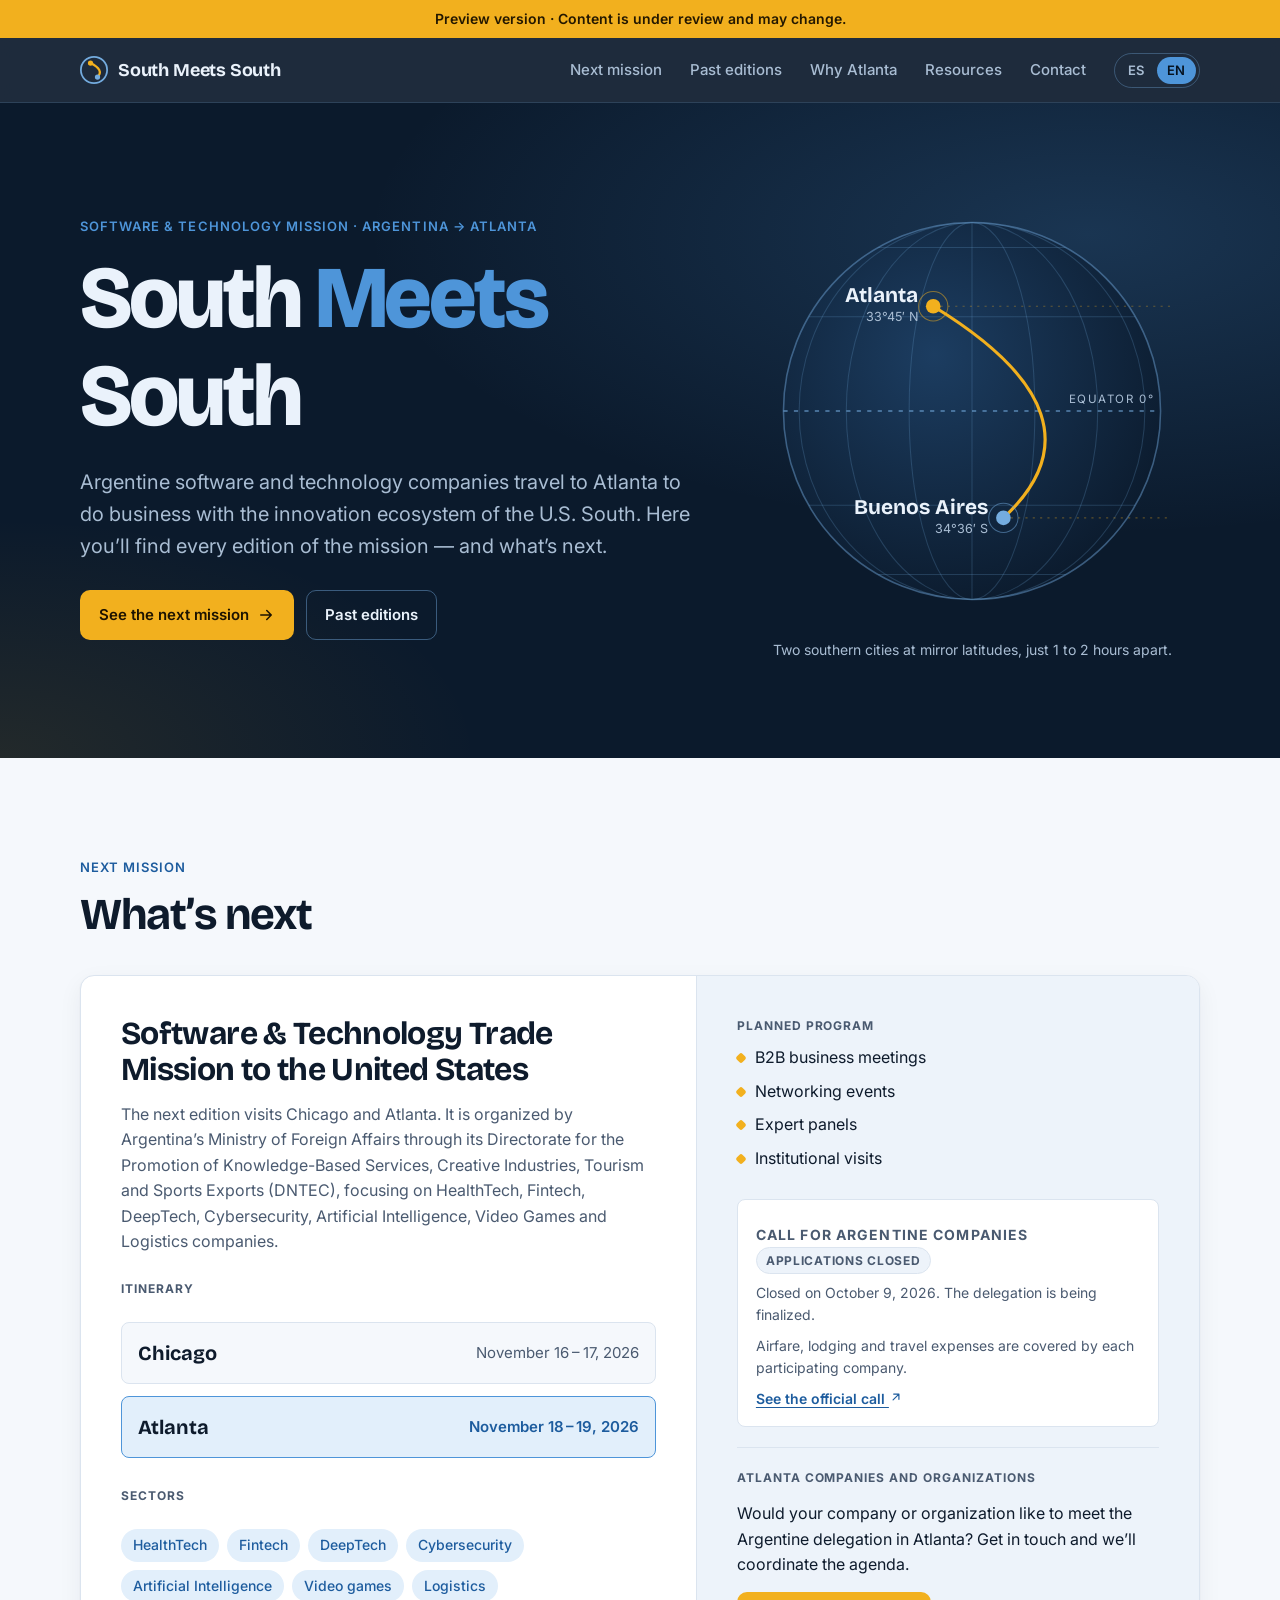
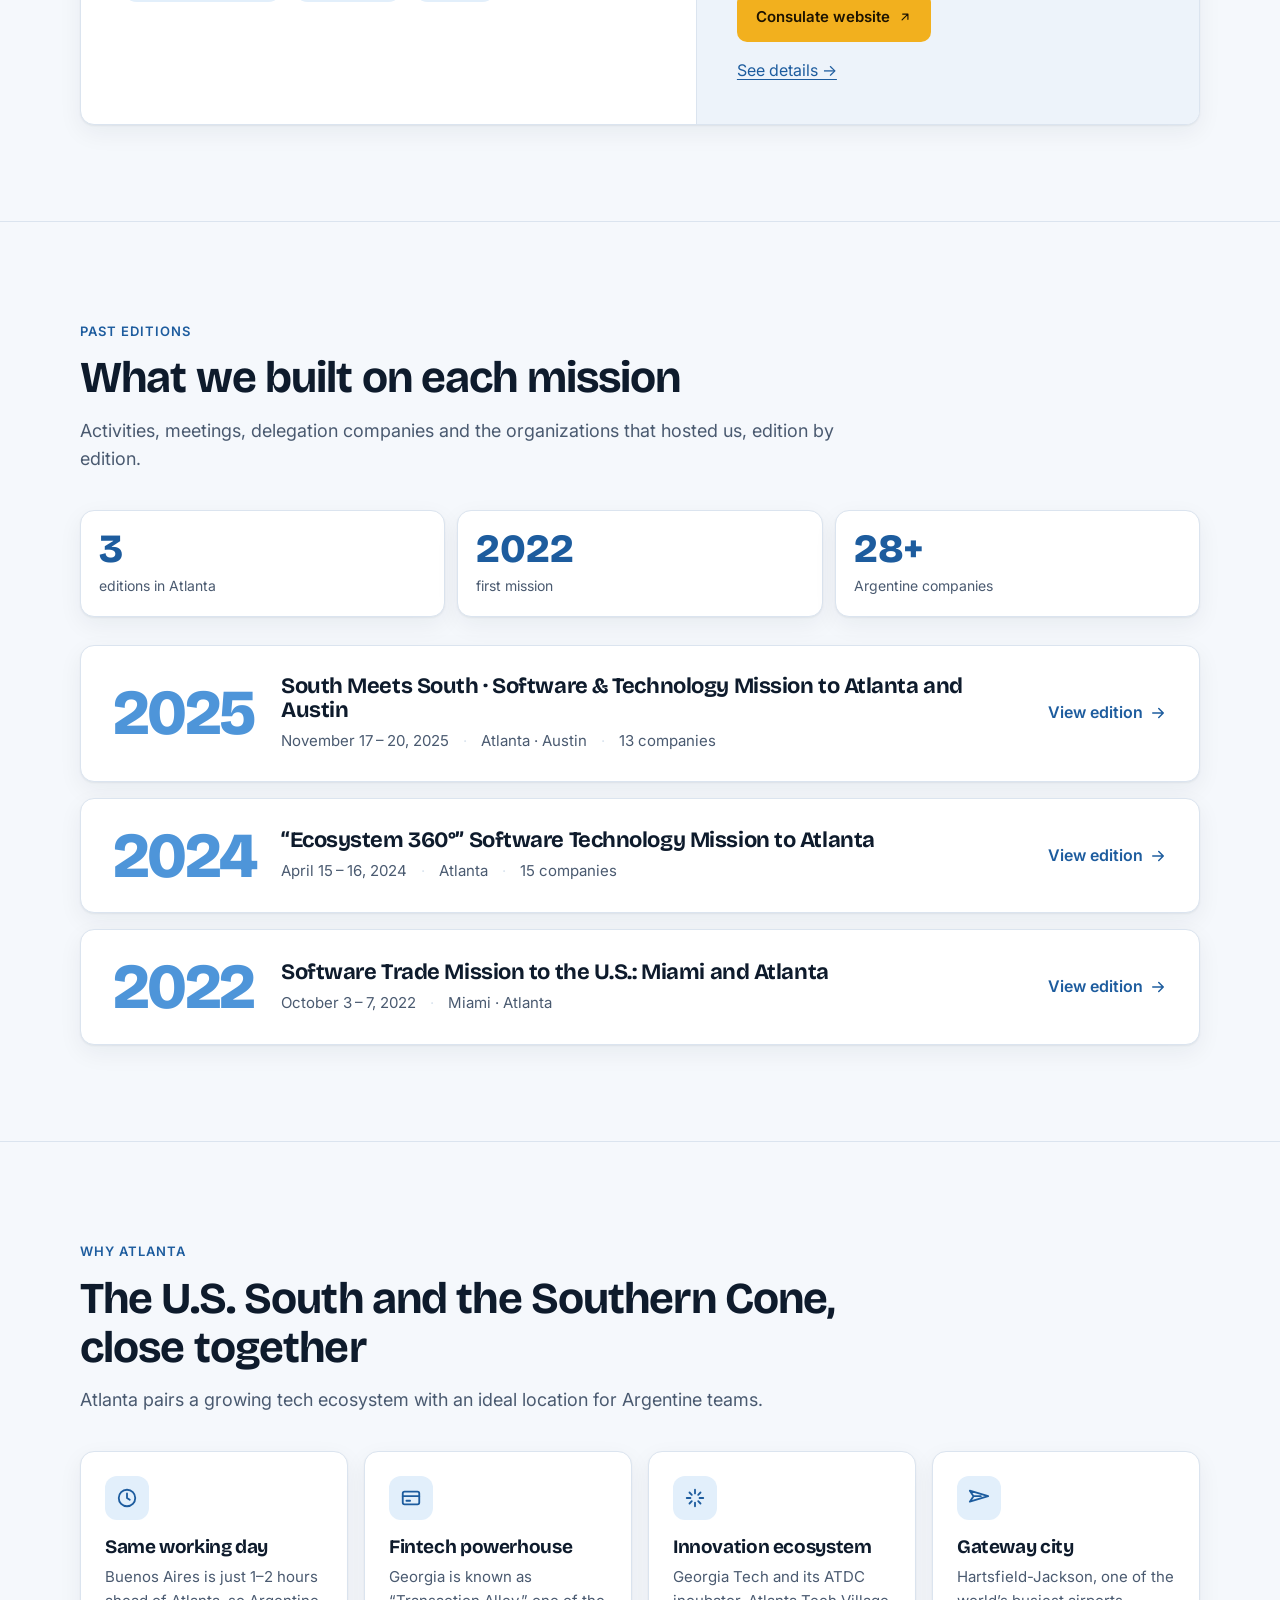
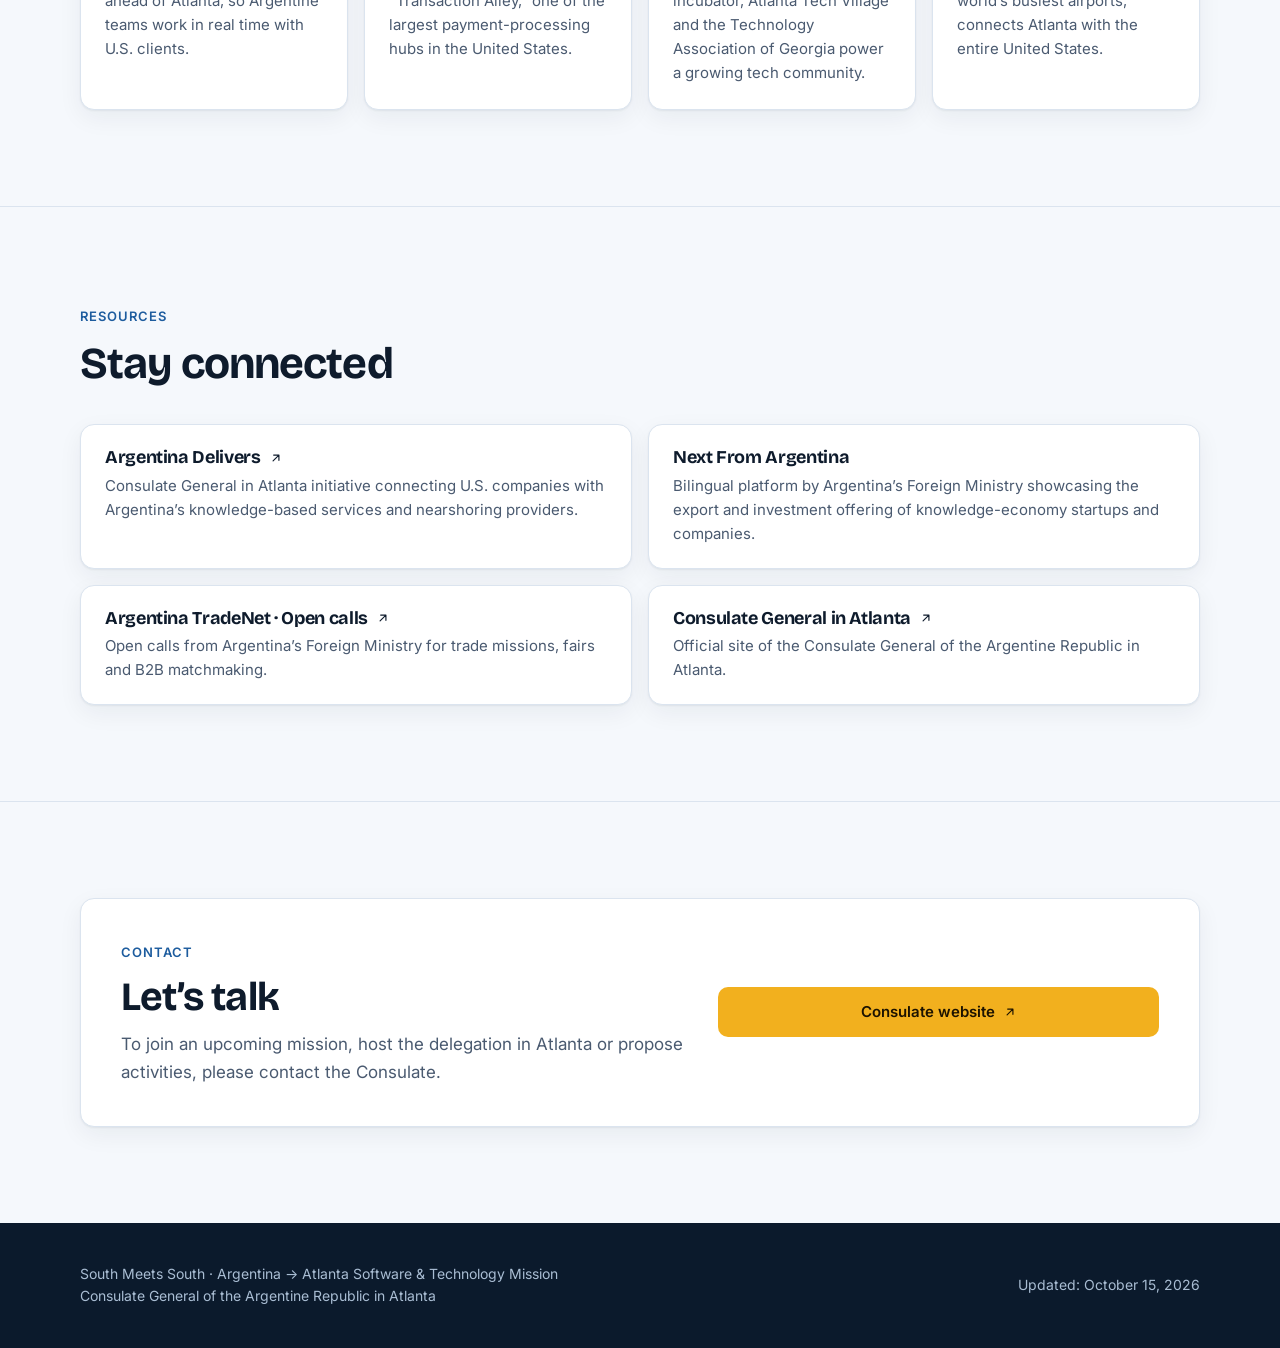
==== public/index.html @ fc09ec1c "Sitio inicial de South Meets South Sitio estático bilingüe (ES/EN) de la Misión de Software y Tecnol" ====
<!doctype html>
<html lang="es">
<head>
  <meta charset="utf-8">
  <meta name="viewport" content="width=device-width, initial-scale=1">
  <title>South Meets South · Misión de Software y Tecnología Argentina → Atlanta</title>
  <meta name="description" content="South Meets South: la misión de empresas argentinas de software y tecnología a Atlanta. Ediciones anteriores, próxima misión, empresas, anfitriones y resultados.">
  <meta name="theme-color" content="#0b1a2c">
  <meta property="og:title" content="South Meets South · Argentina → Atlanta">
  <meta property="og:description" content="Misión de empresas argentinas de software y tecnología a Atlanta: ediciones anteriores y próxima misión.">
  <meta property="og:type" content="website">
  <link rel="icon" href="img/favicon.svg" type="image/svg+xml">
  <link rel="preconnect" href="https://fonts.googleapis.com">
  <link rel="preconnect" href="https://fonts.gstatic.com" crossorigin>
  <link href="https://fonts.googleapis.com/css2?family=Bricolage+Grotesque:opsz,wght@12..96,600;12..96,700;12..96,800&family=Inter:wght@400;500;600;700&display=swap" rel="stylesheet">
  <link rel="stylesheet" href="css/styles.css">
</head>
<body data-page="home">
  <a class="skip-link" href="#main" data-i18n="skip">Ir al contenido</a>
  <div id="draft-banner" class="draft-banner" hidden></div>

  <header class="site-header">
    <div class="container header-inner">
      <a class="brand" href="index.html">
        <svg width="28" height="28" viewBox="0 0 32 32" aria-hidden="true"><circle cx="16" cy="16" r="15" fill="none" stroke="#74acdf" stroke-width="2"/><path d="M20 24 Q 28 16 12 8" fill="none" stroke="#f2b01e" stroke-width="2.5" stroke-linecap="round"/><circle cx="12" cy="8" r="3" fill="#f2b01e"/><circle cx="20" cy="24" r="3" fill="#74acdf"/></svg>
        South Meets South
      </a>
      <button class="menu-toggle" type="button" aria-expanded="false" aria-controls="main-nav"><svg width="20" height="20" viewBox="0 0 24 24" fill="none" stroke="currentColor" stroke-width="2" stroke-linecap="round" aria-hidden="true"><path d="M4 7h16M4 12h16M4 17h16"/></svg><span class="visually-hidden" data-i18n="menu">Menú</span></button>
      <nav id="main-nav" class="main-nav" aria-label="Principal">
        <ul>
          <li><a data-home-anchor="proxima" href="#proxima" data-i18n="nav_next">Próxima misión</a></li>
          <li><a data-home-anchor="ediciones" href="#ediciones" data-i18n="nav_editions">Ediciones</a></li>
          <li><a data-home-anchor="atlanta" href="#atlanta" data-i18n="nav_why">Por qué Atlanta</a></li>
          <li><a data-home-anchor="recursos" href="#recursos" data-i18n="nav_resources">Recursos</a></li>
          <li><a data-home-anchor="contacto" href="#contacto" data-i18n="nav_contact">Contacto</a></li>
        </ul>
      </nav>
      <div class="lang-switch" role="group" aria-label="Idioma / Language">
        <button type="button" data-lang="es" aria-pressed="true">ES</button>
        <button type="button" data-lang="en" aria-pressed="false">EN</button>
      </div>
    </div>
  </header>

  <main id="main">
    <section id="hero" class="hero"></section>

    <section id="proxima" class="section">
      <div class="container">
        <div class="section-head">
          <span class="eyebrow" data-i18n="next_eyebrow">Próxima misión</span>
          <h2 data-i18n="next_title">Lo que viene</h2>
        </div>
        <div id="proxima-body"></div>
      </div>
    </section>

    <section id="ediciones" class="section">
      <div class="container">
        <div class="section-head">
          <span class="eyebrow" data-i18n="past_eyebrow">Ediciones anteriores</span>
          <h2 data-i18n="past_title">Lo que construimos en cada misión</h2>
          <p data-i18n="past_lead"></p>
        </div>
        <div id="ediciones-body"></div>
      </div>
    </section>

    <section id="atlanta" class="section">
      <div class="container">
        <div class="section-head">
          <span class="eyebrow" data-i18n="why_eyebrow">Por qué Atlanta</span>
          <h2 data-i18n="why_title"></h2>
          <p data-i18n="why_lead"></p>
        </div>
        <div id="atlanta-body"></div>
      </div>
    </section>

    <section id="recursos" class="section">
      <div class="container">
        <div class="section-head">
          <span class="eyebrow" data-i18n="resources_eyebrow">Recursos</span>
          <h2 data-i18n="resources_title"></h2>
        </div>
        <div id="recursos-body"></div>
      </div>
    </section>

    <section id="contacto" class="section">
      <div class="container" id="contacto-body"></div>
    </section>

    <noscript><div class="container" style="padding:48px 16px">Este sitio necesita JavaScript para mostrar su contenido. · This site needs JavaScript to display its content.</div></noscript>
  </main>

  <footer id="footer" class="site-footer"></footer>

  <script src="data/sitio.js"></script>
  <script src="data/ediciones.js"></script>
  <script src="js/app.js"></script>
</body>
</html>
---- public/css/styles.css ----
/* South Meets South · estilos del sitio */

:root {
  --bg: #f5f8fc;
  --surface: #ffffff;
  --surface-2: #edf3fa;
  --ink: #0e1b2c;
  --ink-2: #4a5a70;
  --line: #dbe4ef;
  --celeste: #4e95d9;
  --celeste-ink: #1d5c9e;
  --celeste-soft: #e2effb;
  --sol: #f2b01e;
  --sol-ink: #7a5000;
  --sol-soft: #fdf2d6;
  --navy: #0b1a2c;
  --navy-2: #12273f;
  --on-navy: #eaf2fb;
  --on-navy-2: #a9bdd3;
  --shadow: 0 1px 2px rgba(14, 27, 44, 0.06), 0 8px 24px rgba(14, 27, 44, 0.06);
  --radius: 14px;
  --radius-sm: 8px;
  --font-display: "Bricolage Grotesque", "Inter", system-ui, sans-serif;
  --font-body: "Inter", system-ui, -apple-system, "Segoe UI", sans-serif;
  --max: 1120px;
  --gutter: 16px;
  color-scheme: light;
}

@media (prefers-color-scheme: dark) {
  :root:not([data-theme="light"]) {
    --bg: #0a131f;
    --surface: #101c2b;
    --surface-2: #152539;
    --ink: #e9f0f8;
    --ink-2: #9db0c5;
    --line: #22364d;
    --celeste: #74acdf;
    --celeste-ink: #8fc2ef;
    --celeste-soft: #13304b;
    --sol: #f6b40e;
    --sol-ink: #f7c853;
    --sol-soft: #33290f;
    --navy: #07101b;
    --navy-2: #0e1e31;
    --shadow: 0 1px 2px rgba(0, 0, 0, 0.3), 0 8px 24px rgba(0, 0, 0, 0.25);
    color-scheme: dark;
  }
}

:root[data-theme="dark"] {
  --bg: #0a131f;
  --surface: #101c2b;
  --surface-2: #152539;
  --ink: #e9f0f8;
  --ink-2: #9db0c5;
  --line: #22364d;
  --celeste: #74acdf;
  --celeste-ink: #8fc2ef;
  --celeste-soft: #13304b;
  --sol: #f6b40e;
  --sol-ink: #f7c853;
  --sol-soft: #33290f;
  --navy: #07101b;
  --navy-2: #0e1e31;
  --shadow: 0 1px 2px rgba(0, 0, 0, 0.3), 0 8px 24px rgba(0, 0, 0, 0.25);
  color-scheme: dark;
}

@media (min-width: 720px) {
  :root { --gutter: 32px; }
}

*,
*::before,
*::after { box-sizing: border-box; }

html { scroll-behavior: smooth; scroll-padding-top: 80px; }
@media (prefers-reduced-motion: reduce) { html { scroll-behavior: auto; } }

body {
  margin: 0;
  background: var(--bg);
  color: var(--ink);
  font-family: var(--font-body);
  font-size: 16px;
  line-height: 1.6;
  -webkit-font-smoothing: antialiased;
  overflow-x: hidden;
}

img { max-width: 100%; display: block; }
a { color: var(--celeste-ink); text-underline-offset: 3px; }
a:hover { text-decoration-thickness: 2px; }
:focus-visible { outline: 3px solid var(--sol); outline-offset: 2px; border-radius: 4px; }

h1, h2, h3 {
  font-family: var(--font-display);
  line-height: 1.12;
  letter-spacing: -0.02em;
  margin: 0;
}

.container {
  width: 100%;
  max-width: calc(var(--max) + 2 * var(--gutter));
  margin: 0 auto;
  padding: 0 var(--gutter);
}

.visually-hidden {
  position: absolute !important;
  width: 1px; height: 1px;
  overflow: hidden; clip: rect(0 0 0 0);
  white-space: nowrap;
}

.skip-link {
  position: absolute; left: 8px; top: -48px;
  background: var(--sol); color: #1a1200;
  padding: 8px 12px; border-radius: 6px; z-index: 100;
  font-weight: 600;
}
.skip-link:focus { top: 8px; }

/* ───────── Aviso de borrador ───────── */
.draft-banner {
  background: var(--sol);
  color: #241800;
  font-size: 14px;
  font-weight: 600;
  text-align: center;
  padding: 8px var(--gutter);
}

.verify-tag {
  display: inline-block;
  margin-left: 8px;
  padding: 1px 8px;
  border-radius: 999px;
  border: 1px dashed var(--sol-ink);
  color: var(--sol-ink);
  background: var(--sol-soft);
  font-size: 11px;
  font-weight: 600;
  letter-spacing: 0.02em;
  text-transform: uppercase;
  vertical-align: middle;
  white-space: nowrap;
}
.is-draft .needs-verify { outline: 1px dashed var(--sol); outline-offset: 3px; }

/* ───────── Encabezado ───────── */
.site-header {
  position: sticky; top: 0; z-index: 50;
  background: color-mix(in srgb, var(--navy) 92%, transparent);
  backdrop-filter: saturate(140%) blur(10px);
  -webkit-backdrop-filter: saturate(140%) blur(10px);
  border-bottom: 1px solid rgba(116, 172, 223, 0.18);
  color: var(--on-navy);
}
.header-inner {
  display: flex; align-items: center; gap: 16px;
  min-height: 64px;
}
.brand {
  display: inline-flex; align-items: center; gap: 10px;
  color: var(--on-navy); text-decoration: none;
  font-family: var(--font-display); font-weight: 700; font-size: 18px;
  letter-spacing: -0.01em;
  white-space: nowrap;
}
.brand svg { flex: none; }
.main-nav { margin-left: auto; }
.main-nav ul { list-style: none; display: flex; gap: 4px; margin: 0; padding: 0; }
.main-nav a {
  display: block; padding: 8px 12px; border-radius: 8px;
  color: var(--on-navy-2); text-decoration: none; font-size: 15px; font-weight: 500;
}
.main-nav a:hover { color: var(--on-navy); background: rgba(116, 172, 223, 0.12); }

.lang-switch {
  display: inline-flex; padding: 3px; gap: 2px;
  border: 1px solid rgba(116, 172, 223, 0.35); border-radius: 999px;
}
.lang-switch button {
  appearance: none; border: 0; cursor: pointer;
  background: transparent; color: var(--on-navy-2);
  font: 600 13px/1 var(--font-body); letter-spacing: 0.04em;
  padding: 7px 10px; border-radius: 999px;
}
.lang-switch button[aria-pressed="true"] { background: var(--celeste); color: #06121f; }

.menu-toggle {
  display: none;
  appearance: none; border: 1px solid rgba(116, 172, 223, 0.35); background: transparent;
  color: var(--on-navy); border-radius: 8px; padding: 8px 10px; cursor: pointer;
  font: 600 14px/1 var(--font-body);
}

@media (max-width: 860px) {
  .header-inner { gap: 10px; }
  .menu-toggle { display: inline-flex; margin-left: auto; padding: 8px; }
  .main-nav {
    position: absolute; left: 0; right: 0; top: 100%;
    background: var(--navy); border-bottom: 1px solid rgba(116, 172, 223, 0.18);
    display: none;
  }
  .main-nav.open { display: block; }
  .main-nav ul { flex-direction: column; padding: 8px var(--gutter) 16px; }
  .main-nav a { padding: 12px; font-size: 16px; }
}

@media (max-width: 420px) {
  .brand { font-size: 16px; gap: 8px; }
  .brand svg { width: 24px; height: 24px; }
  .lang-switch button { padding: 7px 8px; }
}

/* ───────── Hero ───────── */
.hero {
  background:
    radial-gradient(1200px 500px at 85% 20%, rgba(78, 149, 217, 0.22), transparent 60%),
    radial-gradient(800px 400px at 0% 100%, rgba(242, 176, 30, 0.10), transparent 60%),
    var(--navy);
  color: var(--on-navy);
  padding: 56px 0 64px;
  overflow: hidden;
}
.hero-grid {
  display: grid; gap: 32px; align-items: center;
  grid-template-columns: 1fr;
}
@media (min-width: 900px) {
  .hero { padding: 88px 0 96px; }
  .hero-grid { grid-template-columns: 1.15fr 0.85fr; gap: 48px; }
}
.eyebrow {
  display: inline-block;
  font-size: 13px; font-weight: 600; letter-spacing: 0.08em; text-transform: uppercase;
  color: var(--celeste-ink);
  margin-bottom: 12px;
}
.hero .eyebrow { color: var(--celeste); }
.hero h1 {
  font-size: clamp(44px, 9vw, 88px);
  font-weight: 800;
  letter-spacing: -0.035em;
}
.hero h1 .accent { color: var(--celeste); }
.hero-lead {
  font-size: clamp(17px, 2.2vw, 20px);
  color: var(--on-navy-2);
  max-width: 34em;
  margin: 20px 0 28px;
}
.hero-actions { display: flex; flex-wrap: wrap; gap: 12px; }

.btn {
  display: inline-flex; align-items: center; gap: 8px;
  padding: 12px 18px; border-radius: 10px;
  font-weight: 600; font-size: 15px; text-decoration: none;
  border: 1px solid transparent; cursor: pointer;
  transition: transform 0.15s ease, background-color 0.15s ease;
}
.btn:hover { transform: translateY(-1px); text-decoration: none; }
.btn-primary { background: var(--sol); color: #1d1300; }
.btn-primary:hover { background: #ffc23a; }
.btn-ghost { border-color: rgba(116, 172, 223, 0.45); color: var(--on-navy); }
.btn-ghost:hover { background: rgba(116, 172, 223, 0.12); }
.btn-outline { border-color: var(--line); color: var(--ink); background: var(--surface); }
.btn-outline:hover { border-color: var(--celeste); }

.countdown {
  display: inline-flex; align-items: center; gap: 10px;
  margin-top: 28px; padding: 8px 14px 8px 10px;
  border-radius: 999px;
  background: rgba(116, 172, 223, 0.12);
  border: 1px solid rgba(116, 172, 223, 0.3);
  font-size: 14px; font-weight: 600; color: var(--on-navy);
}
.countdown .dot {
  width: 10px; height: 10px; border-radius: 50%; background: var(--sol);
  box-shadow: 0 0 0 0 rgba(242, 176, 30, 0.6);
  animation: pulse 2s infinite;
}
@keyframes pulse {
  0% { box-shadow: 0 0 0 0 rgba(242, 176, 30, 0.55); }
  70% { box-shadow: 0 0 0 10px rgba(242, 176, 30, 0); }
  100% { box-shadow: 0 0 0 0 rgba(242, 176, 30, 0); }
}

.hero-art { position: relative; max-width: 440px; width: 100%; margin: 0 auto; }
.hero-art svg { width: 100%; height: auto; display: block; }
.hero-art .route {
  stroke-dasharray: 520; stroke-dashoffset: 520;
  animation: draw 2.2s 0.3s ease-out forwards;
}
@keyframes draw { to { stroke-dashoffset: 0; } }
.hero-art figcaption {
  text-align: center; font-size: 14px; color: var(--on-navy-2); margin-top: 8px;
}
@media (prefers-reduced-motion: reduce) {
  .hero-art .route { animation: none; stroke-dashoffset: 0; }
  .countdown .dot { animation: none; }
}

/* ───────── Secciones ───────── */
.section { padding: 64px 0; }
.section + .section { border-top: 1px solid var(--line); }
@media (min-width: 900px) { .section { padding: 96px 0; } }
.section-head { max-width: 760px; margin-bottom: 36px; }
.section-head h2 { font-size: clamp(30px, 4.4vw, 44px); font-weight: 700; }
.section-head p { color: var(--ink-2); font-size: 18px; margin: 14px 0 0; }

.card {
  background: var(--surface);
  border: 1px solid var(--line);
  border-radius: var(--radius);
  box-shadow: var(--shadow);
}

.chips { display: flex; flex-wrap: wrap; gap: 8px; list-style: none; padding: 0; margin: 0; }
.chip {
  display: inline-block; padding: 5px 12px; border-radius: 999px;
  background: var(--celeste-soft); color: var(--celeste-ink);
  font-size: 14px; font-weight: 500;
}

.label {
  font-size: 12px; font-weight: 700; letter-spacing: 0.08em; text-transform: uppercase;
  color: var(--ink-2); margin: 0 0 10px;
}

/* ───────── Próxima misión ───────── */
.next {
  display: grid; gap: 0; overflow: hidden;
  grid-template-columns: 1fr;
}
@media (min-width: 900px) { .next { grid-template-columns: 1.1fr 0.9fr; } }
.next-main { padding: 28px; }
.next-side { padding: 28px; background: var(--surface-2); border-top: 1px solid var(--line); }
@media (min-width: 900px) {
  .next-main { padding: 40px; }
  .next-side { padding: 40px; border-top: 0; border-left: 1px solid var(--line); }
}
.next-main h3 { font-size: clamp(24px, 3vw, 32px); font-weight: 700; margin-bottom: 14px; }
.next-main p { color: var(--ink-2); margin: 0 0 24px; }

.legs { list-style: none; padding: 0; margin: 0 0 28px; display: grid; gap: 12px; }
.leg {
  display: flex; align-items: center; gap: 16px;
  padding: 14px 16px; border-radius: var(--radius-sm);
  border: 1px solid var(--line); background: var(--bg);
}
.leg-city { font-family: var(--font-display); font-weight: 700; font-size: 20px; }
.leg-dates { color: var(--ink-2); font-size: 15px; margin-left: auto; text-align: right; }
.leg.is-atlanta { border-color: var(--celeste); background: var(--celeste-soft); }
.leg.is-atlanta .leg-dates { color: var(--celeste-ink); font-weight: 600; }

.program { list-style: none; padding: 0; margin: 0 0 28px; display: grid; gap: 8px; }
.program li { display: flex; gap: 10px; align-items: baseline; }
.program li::before {
  content: ""; flex: none; width: 8px; height: 8px; border-radius: 2px;
  background: var(--sol); transform: translateY(-1px) rotate(45deg);
}

.call {
  border-radius: var(--radius-sm); padding: 16px 18px; margin-bottom: 20px;
  border: 1px solid var(--line); background: var(--surface);
}
.call-status { display: flex; align-items: center; gap: 8px; font-weight: 600; }
.call-status .pill {
  font-size: 12px; font-weight: 700; text-transform: uppercase; letter-spacing: 0.06em;
  padding: 3px 9px; border-radius: 999px;
}
.pill-open { background: #d9f5e3; color: #0f5a2c; }
.pill-closed { background: var(--surface-2); color: var(--ink-2); border: 1px solid var(--line); }
.call p { margin: 8px 0 0; color: var(--ink-2); font-size: 14px; }
.call a { font-size: 14px; font-weight: 600; }

.hosts-cta { border-top: 1px solid var(--line); padding-top: 20px; }
.hosts-cta p { margin: 0 0 14px; }

/* ───────── Ediciones ───────── */
.totals {
  display: grid; gap: 12px; margin-bottom: 28px;
  grid-template-columns: repeat(3, minmax(0, 1fr));
}
.total { padding: 18px; }
.total strong {
  display: block; font-family: var(--font-display); font-weight: 800;
  font-size: clamp(28px, 5vw, 40px); line-height: 1; color: var(--celeste-ink);
}
.total span { display: block; margin-top: 6px; color: var(--ink-2); font-size: 14px; }
@media (max-width: 520px) {
  .total { padding: 14px 12px; }
  .total span { font-size: 13px; }
}

.editions { list-style: none; margin: 0; padding: 0; display: grid; gap: 16px; }
.edition-card {
  display: grid; gap: 16px; align-items: center;
  grid-template-columns: 1fr;
  padding: 24px; text-decoration: none; color: inherit;
  transition: border-color 0.15s ease, transform 0.15s ease;
}
.edition-card:hover { border-color: var(--celeste); transform: translateY(-2px); text-decoration: none; }
@media (min-width: 760px) {
  .edition-card { grid-template-columns: 140px 1fr auto; gap: 28px; padding: 28px 32px; }
}
.edition-year {
  font-family: var(--font-display); font-weight: 800; line-height: 0.9;
  font-size: 64px; letter-spacing: -0.04em; color: var(--celeste);
}
.edition-card h3 { font-size: 22px; font-weight: 700; margin-bottom: 6px; }
.edition-meta { color: var(--ink-2); font-size: 15px; display: flex; flex-wrap: wrap; gap: 4px 14px; }
.edition-meta span + span::before { content: "·"; margin-right: 14px; color: var(--line); }
.edition-go {
  display: inline-flex; align-items: center; gap: 6px;
  font-weight: 600; color: var(--celeste-ink); white-space: nowrap;
}

/* ───────── Por qué Atlanta / Recursos ───────── */
.grid-4 { display: grid; gap: 16px; grid-template-columns: 1fr; }
@media (min-width: 640px) { .grid-4 { grid-template-columns: repeat(2, 1fr); } }
@media (min-width: 1000px) { .grid-4 { grid-template-columns: repeat(4, 1fr); } }
.why { padding: 24px; }
.why-icon {
  width: 44px; height: 44px; border-radius: 12px;
  display: grid; place-items: center;
  background: var(--celeste-soft); color: var(--celeste-ink);
  margin-bottom: 16px;
}
.why h3 { font-size: 19px; font-weight: 700; margin-bottom: 8px; }
.why p { margin: 0; color: var(--ink-2); font-size: 15px; }

.grid-2 { display: grid; gap: 16px; grid-template-columns: 1fr; }
@media (min-width: 760px) { .grid-2 { grid-template-columns: repeat(2, 1fr); } }
.resource { padding: 22px 24px; display: block; color: inherit; text-decoration: none; }
a.resource:hover { border-color: var(--celeste); text-decoration: none; }
.resource h3 { font-size: 18px; font-weight: 700; margin-bottom: 6px; display: flex; align-items: center; gap: 8px; }
.resource p { margin: 0; color: var(--ink-2); font-size: 15px; }

.contact { padding: 32px; display: grid; gap: 24px; grid-template-columns: 1fr; }
@media (min-width: 860px) { .contact { grid-template-columns: 1.3fr 1fr; padding: 40px; align-items: center; } }
.contact h2 { font-size: clamp(28px, 4vw, 40px); }
.contact p { color: var(--ink-2); margin: 12px 0 0; font-size: 17px; }
.contact-links { display: grid; gap: 10px; }
.contact-links .btn { justify-content: center; }

/* ───────── Pie ───────── */
.site-footer {
  background: var(--navy); color: var(--on-navy-2);
  padding: 40px 0; font-size: 14px;
}
.footer-inner { display: flex; flex-wrap: wrap; gap: 12px 24px; justify-content: space-between; align-items: center; }
.site-footer a { color: var(--on-navy); }

/* ───────── Página de edición ───────── */
.ed-hero {
  background:
    radial-gradient(900px 400px at 90% 0%, rgba(78, 149, 217, 0.22), transparent 60%),
    var(--navy);
  color: var(--on-navy);
  padding: 32px 0 48px;
}
@media (min-width: 900px) { .ed-hero { padding: 48px 0 72px; } }
.back-link { color: var(--on-navy-2); text-decoration: none; font-size: 15px; font-weight: 500; }
.back-link:hover { color: var(--on-navy); }
.ed-year {
  font-family: var(--font-display); font-weight: 800; letter-spacing: -0.05em; line-height: 0.85;
  font-size: clamp(88px, 18vw, 180px); color: var(--celeste);
  margin: 28px 0 8px;
}
.ed-hero h1 { font-size: clamp(28px, 4.6vw, 48px); font-weight: 700; max-width: 22em; }
.ed-when { display: flex; flex-wrap: wrap; gap: 8px 12px; align-items: center; margin-top: 20px; color: var(--on-navy-2); }
.ed-when .chip { background: rgba(116, 172, 223, 0.16); color: var(--on-navy); }
.status-badge {
  font-size: 12px; font-weight: 700; letter-spacing: 0.06em; text-transform: uppercase;
  padding: 4px 10px; border-radius: 999px; background: var(--sol); color: #1d1300;
}
.status-badge.done { background: rgba(116, 172, 223, 0.2); color: var(--on-navy); }

.ed-stats {
  display: grid; gap: 12px; margin-top: -28px; position: relative;
  grid-template-columns: repeat(auto-fit, minmax(180px, 1fr));
}
.ed-stat { padding: 20px 22px; }
.ed-stat strong {
  display: block; font-family: var(--font-display); font-weight: 800; font-size: 40px; line-height: 1;
  color: var(--celeste-ink);
}
.ed-stat span { display: block; margin-top: 8px; color: var(--ink-2); font-size: 15px; }

.ed-nav {
  position: sticky; top: 64px; z-index: 40;
  background: color-mix(in srgb, var(--bg) 92%, transparent);
  backdrop-filter: blur(8px); -webkit-backdrop-filter: blur(8px);
  border-bottom: 1px solid var(--line);
  margin-top: 32px;
}
.ed-nav ul {
  list-style: none; margin: 0; padding: 0;
  display: flex; gap: 4px; overflow-x: auto; scrollbar-width: none;
}
.ed-nav ul::-webkit-scrollbar { display: none; }
@media (min-width: 1000px) { .ed-nav ul { flex-wrap: wrap; overflow: visible; } }
.ed-nav a {
  display: block; padding: 14px 12px; white-space: nowrap;
  color: var(--ink-2); text-decoration: none; font-weight: 500; font-size: 15px;
  border-bottom: 2px solid transparent;
}
.ed-nav a:hover, .ed-nav a.active { color: var(--ink); border-bottom-color: var(--celeste); }

.ed-section { padding: 48px 0 8px; }
.ed-section h2 { font-size: clamp(24px, 3.4vw, 32px); font-weight: 700; margin-bottom: 20px; }
.ed-summary { font-size: 19px; line-height: 1.65; max-width: 44em; margin: 0 0 24px; }
.note { color: var(--ink-2); font-size: 15px; margin: -8px 0 18px; }
.empty {
  padding: 18px 20px; border-radius: var(--radius-sm);
  border: 1px dashed var(--line); color: var(--ink-2); background: var(--surface);
}

.agenda { list-style: none; margin: 0; padding: 0; position: relative; }
.agenda li {
  display: grid; gap: 4px 24px; grid-template-columns: 1fr;
  padding: 18px 0 18px 24px; position: relative;
  border-left: 2px solid var(--line);
}
.agenda li::before {
  content: ""; position: absolute; left: -7px; top: 24px;
  width: 12px; height: 12px; border-radius: 50%;
  background: var(--surface); border: 2px solid var(--celeste);
}
@media (min-width: 760px) {
  .agenda li { grid-template-columns: 180px 1fr; padding-left: 32px; }
}
.agenda-when { color: var(--celeste-ink); font-weight: 600; font-size: 15px; }
.agenda h3 { font-family: var(--font-body); font-size: 18px; font-weight: 600; letter-spacing: 0; line-height: 1.35; }
.agenda p { margin: 4px 0 0; color: var(--ink-2); }
.agenda .place { display: inline-flex; gap: 6px; align-items: center; margin-top: 6px; font-size: 14px; color: var(--ink-2); }

.cards { display: grid; gap: 14px; grid-template-columns: 1fr; list-style: none; margin: 0; padding: 0; }
@media (min-width: 600px) { .cards { grid-template-columns: repeat(2, 1fr); } }
@media (min-width: 960px) { .cards { grid-template-columns: repeat(3, 1fr); } }
.org { padding: 20px; display: flex; flex-direction: column; gap: 6px; }
.org h3 { font-family: var(--font-body); font-size: 17px; font-weight: 700; letter-spacing: 0; line-height: 1.3; }
.org .sector { color: var(--celeste-ink); font-size: 14px; font-weight: 600; }
.org p { margin: 0; color: var(--ink-2); font-size: 15px; }
.org .kind {
  align-self: flex-start;
  font-size: 11px; font-weight: 700; letter-spacing: 0.06em; text-transform: uppercase;
  color: var(--ink-2); background: var(--surface-2); padding: 3px 8px; border-radius: 6px;
}
.org a.web { margin-top: auto; padding-top: 6px; font-size: 14px; font-weight: 600; }

.people { list-style: none; margin: 0; padding: 0; display: grid; gap: 12px; }
.person { padding: 18px 20px; display: flex; gap: 16px; align-items: center; }
.avatar {
  flex: none; width: 44px; height: 44px; border-radius: 50%;
  display: grid; place-items: center;
  background: var(--celeste-soft); color: var(--celeste-ink);
  font-weight: 700; font-family: var(--font-display);
}
.person strong { display: block; }
.person span { color: var(--ink-2); font-size: 15px; }

.results { list-style: none; margin: 0; padding: 0; display: grid; gap: 10px; }
.results li { display: flex; gap: 12px; align-items: flex-start; font-size: 17px; }
.results svg { flex: none; margin-top: 3px; color: var(--celeste-ink); }

.gallery { display: grid; gap: 10px; grid-template-columns: repeat(auto-fill, minmax(220px, 1fr)); }
.gallery figure { margin: 0; }
.gallery img { width: 100%; aspect-ratio: 4 / 3; object-fit: cover; border-radius: var(--radius-sm); background: var(--surface-2); }
.gallery figcaption { font-size: 13px; color: var(--ink-2); margin-top: 6px; }

.press { list-style: none; margin: 0; padding: 0; display: grid; gap: 10px; }
.press a {
  display: flex; gap: 16px; align-items: center; justify-content: space-between;
  padding: 16px 20px; text-decoration: none; color: inherit;
}
.press a:hover { border-color: var(--celeste); text-decoration: none; }
.press .t { font-weight: 600; line-height: 1.4; }
.press .m { color: var(--ink-2); font-size: 14px; margin-top: 2px; }
.lang-badge {
  flex: none; font-size: 11px; font-weight: 700; letter-spacing: 0.06em;
  padding: 3px 7px; border-radius: 6px; border: 1px solid var(--line); color: var(--ink-2);
}

.organizers { display: flex; flex-wrap: wrap; gap: 10px; list-style: none; margin: 0; padding: 0; }
.organizers li { padding: 12px 16px; font-weight: 500; }
.organizers li small { display: block; color: var(--ink-2); font-weight: 400; }

.pager { display: grid; gap: 12px; grid-template-columns: 1fr 1fr; padding: 56px 0 72px; }
.pager a { padding: 18px 20px; text-decoration: none; color: inherit; }
.pager a:hover { border-color: var(--celeste); }
.pager small { display: block; color: var(--ink-2); font-size: 13px; }
.pager strong { font-family: var(--font-display); font-size: 22px; }
.pager .next-link { text-align: right; grid-column: 2; }

.not-found { padding: 96px 0; text-align: center; }
.not-found h1 { font-size: 40px; margin-bottom: 16px; }
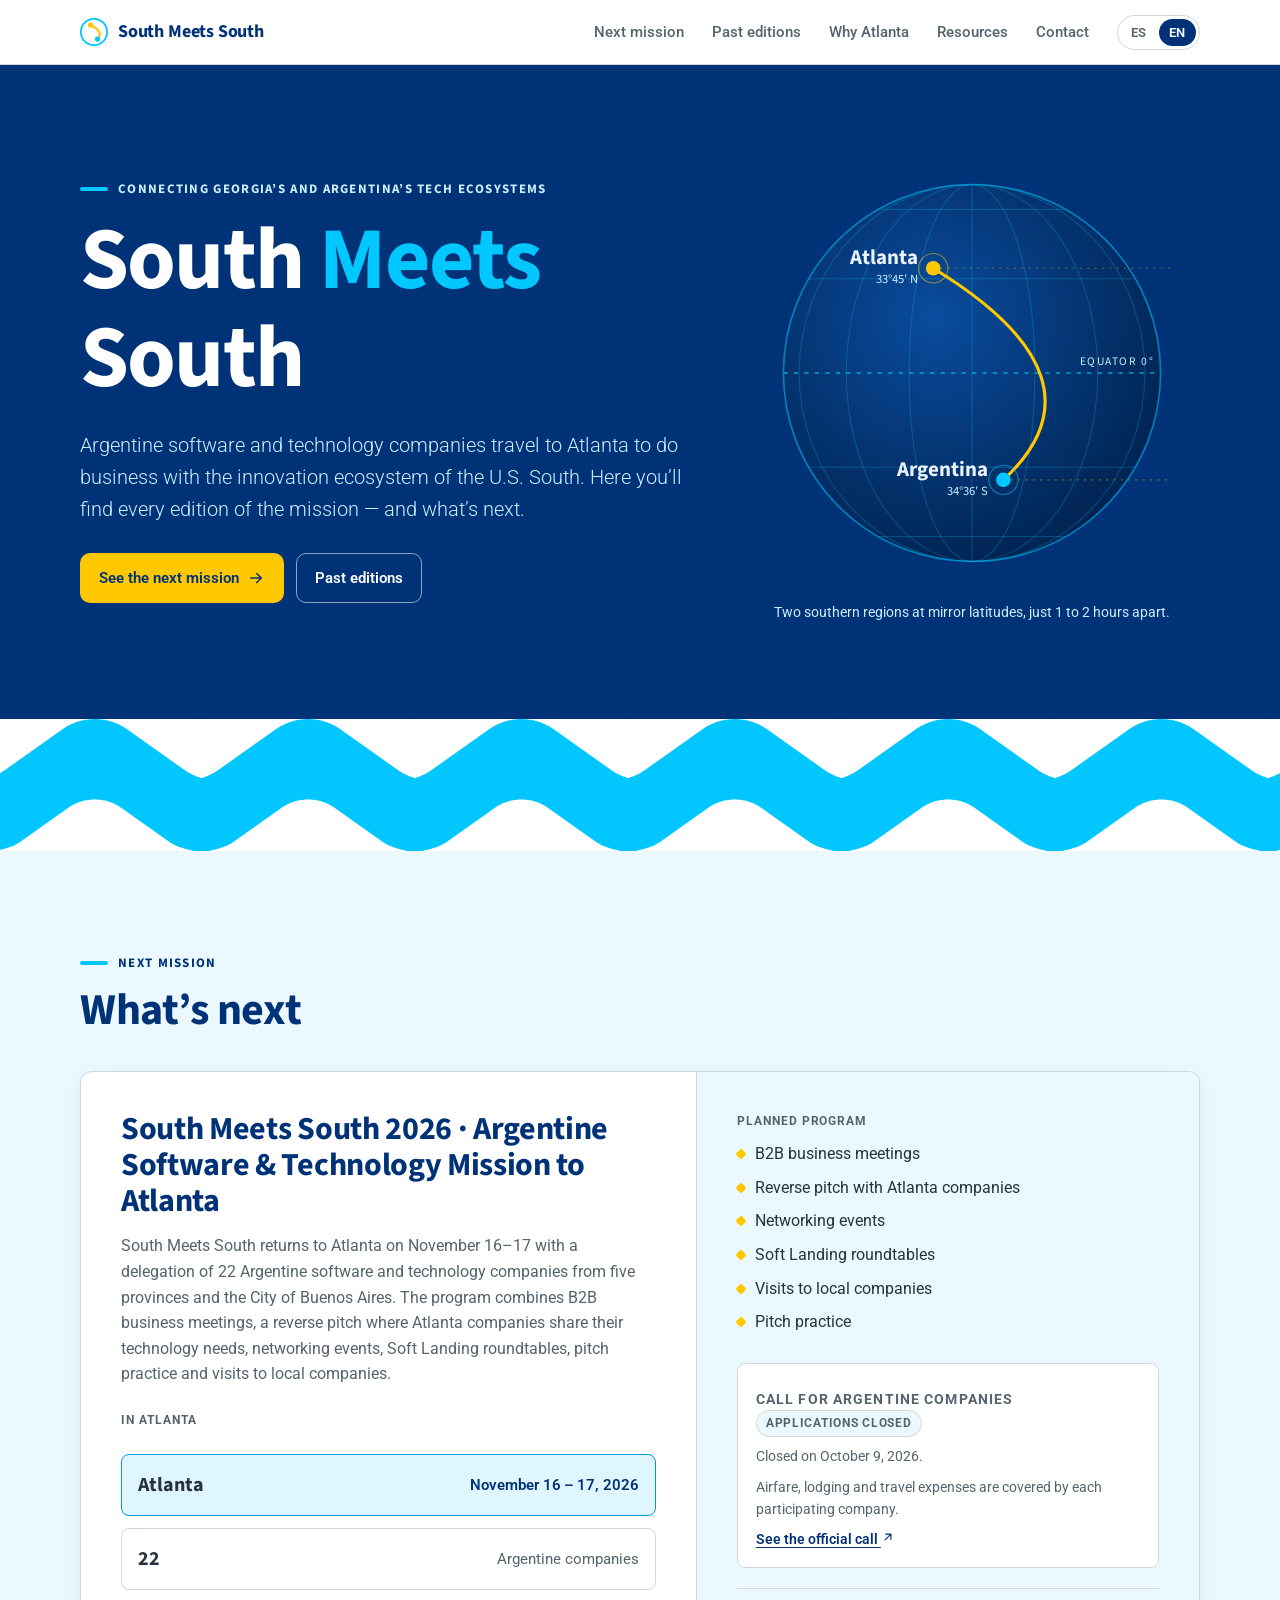
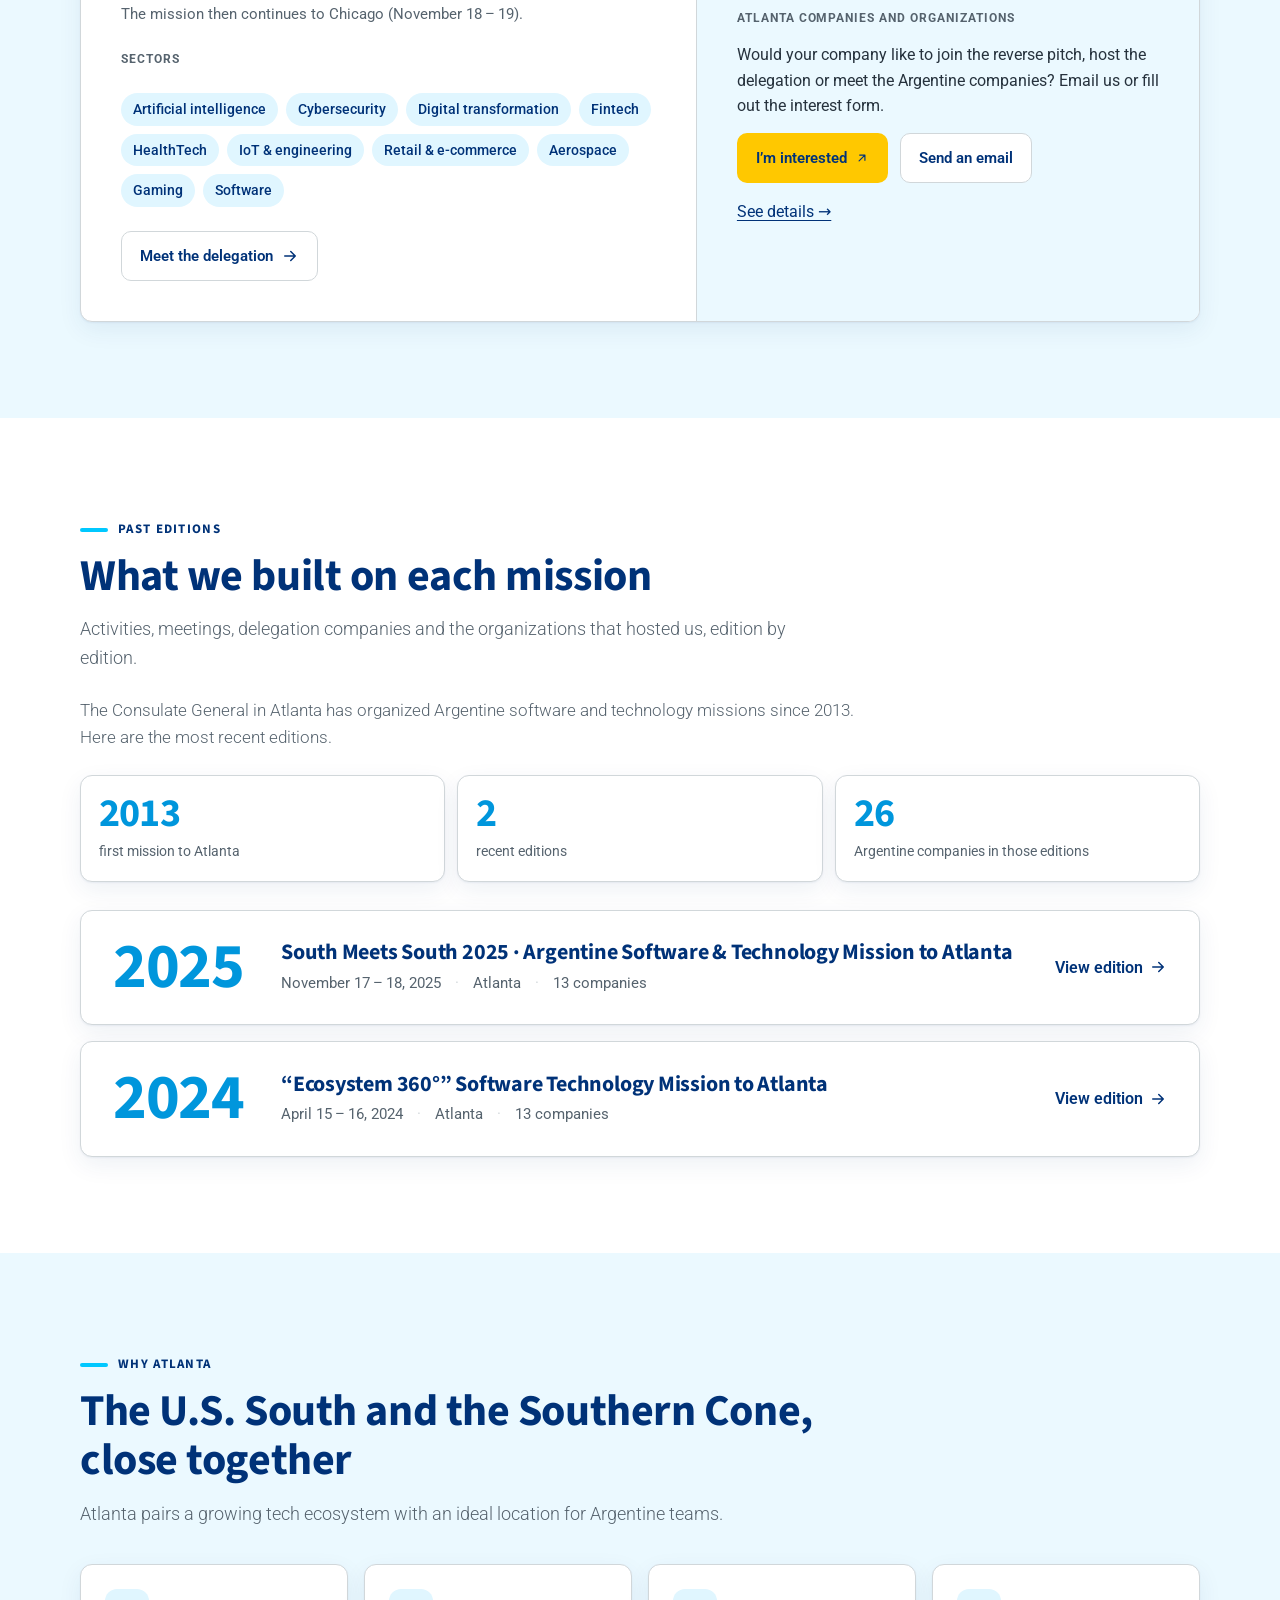
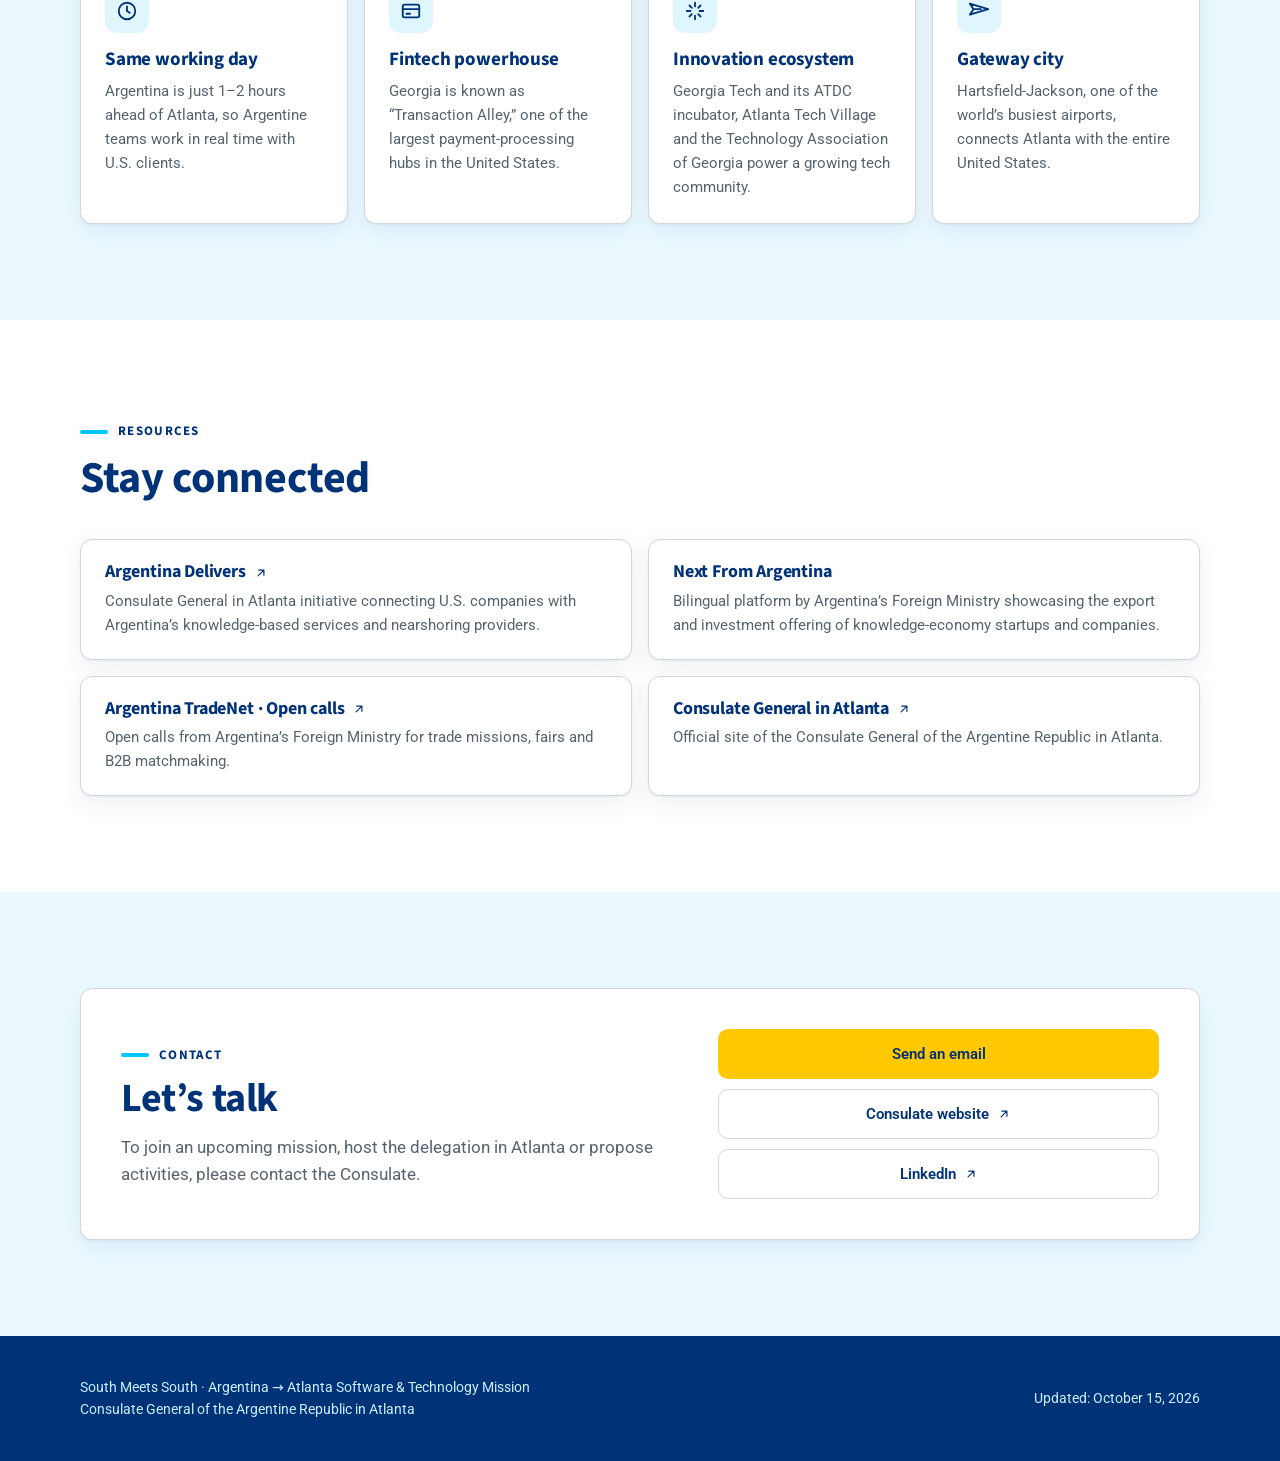
==== commit 18e7d7d1: "Versión de prueba con la estética de Marca País - Paleta del manual de Marca País 2025: Celeste, Bla" ====
--- a/public/index.html
+++ b/public/index.html
@@ -5,15 +5,16 @@
   <meta name="viewport" content="width=device-width, initial-scale=1">
   <title>South Meets South · Misión de Software y Tecnología Argentina → Atlanta</title>
   <meta name="description" content="South Meets South: la misión de empresas argentinas de software y tecnología a Atlanta. Ediciones anteriores, próxima misión, empresas, anfitriones y resultados.">
-  <meta name="theme-color" content="#0b1a2c">
+  <meta name="theme-color" content="#003278">
   <meta property="og:title" content="South Meets South · Argentina → Atlanta">
   <meta property="og:description" content="Misión de empresas argentinas de software y tecnología a Atlanta: ediciones anteriores y próxima misión.">
   <meta property="og:type" content="website">
   <link rel="icon" href="img/favicon.svg" type="image/svg+xml">
   <link rel="preconnect" href="https://fonts.googleapis.com">
   <link rel="preconnect" href="https://fonts.gstatic.com" crossorigin>
-  <link href="https://fonts.googleapis.com/css2?family=Bricolage+Grotesque:opsz,wght@12..96,600;12..96,700;12..96,800&family=Inter:wght@400;500;600;700&display=swap" rel="stylesheet">
+  <link href="https://fonts.googleapis.com/css2?family=Roboto:wght@300;400;500;700&family=Source+Sans+3:wght@300;400;600;700&display=swap" rel="stylesheet">
   <link rel="stylesheet" href="css/styles.css">
+  <link rel="stylesheet" href="css/marca-pais.css">
 </head>
 <body data-page="home">
   <a class="skip-link" href="#main" data-i18n="skip">Ir al contenido</a>
--- a/public/css/styles.css
+++ b/public/css/styles.css
@@ -380,6 +380,7 @@
 .call a { font-size: 14px; font-weight: 600; }
 
 .hosts-cta { border-top: 1px solid var(--line); padding-top: 20px; }
+.legs-note { color: var(--ink-2); font-size: 15px; margin: -16px 0 24px !important; }
 .hosts-cta p { margin: 0 0 14px; }
 
 /* ───────── Ediciones ───────── */
@@ -476,6 +477,12 @@
 .ed-hero h1 { font-size: clamp(28px, 4.6vw, 48px); font-weight: 700; max-width: 22em; }
 .ed-when { display: flex; flex-wrap: wrap; gap: 8px 12px; align-items: center; margin-top: 20px; color: var(--on-navy-2); }
 .ed-when .chip { background: rgba(116, 172, 223, 0.16); color: var(--on-navy); }
+.ed-other { margin: 14px 0 0; color: var(--on-navy-2); font-size: 15px; }
+.internal-note {
+  margin: 24px 0 0; padding: 12px 16px; border-radius: var(--radius-sm);
+  border: 1px dashed var(--sol-ink); background: var(--sol-soft); color: var(--sol-ink); font-size: 14px;
+}
+.context { font-size: 17px; color: var(--ink-2); max-width: 46em; margin: -12px 0 24px; }
 .status-badge {
   font-size: 12px; font-weight: 700; letter-spacing: 0.06em; text-transform: uppercase;
   padding: 4px 10px; border-radius: 999px; background: var(--sol); color: #1d1300;
@@ -553,9 +560,32 @@
   font-size: 11px; font-weight: 700; letter-spacing: 0.06em; text-transform: uppercase;
   color: var(--ink-2); background: var(--surface-2); padding: 3px 8px; border-radius: 6px;
 }
-.org a.web { margin-top: auto; padding-top: 6px; font-size: 14px; font-weight: 600; }
-
-.people { list-style: none; margin: 0; padding: 0; display: grid; gap: 12px; }
+.org .org-actions { margin-top: auto; padding-top: 8px; display: flex; flex-wrap: wrap; align-items: center; gap: 10px 18px; }
+.org a.web { font-size: 14px; font-weight: 600; }
+.more-info {
+  font: inherit; font-size: 14px; font-weight: 600; line-height: 1;
+  color: var(--celeste-ink); background: var(--celeste-soft);
+  border: 1px solid transparent; border-radius: 999px; padding: 8px 14px; cursor: pointer;
+}
+.more-info:hover { border-color: var(--celeste); }
+.more-info:focus-visible { outline: 2px solid var(--celeste); outline-offset: 2px; }
+.org .prov { display: inline-flex; gap: 5px; align-items: center; color: var(--ink-2); font-size: 13px; }
+.org .logo {
+  height: 96px; margin-bottom: 8px; padding: 12px 20px;
+  display: flex; align-items: center; justify-content: center;
+  background: #ffffff; border: 1px solid var(--line); border-radius: var(--radius-sm);
+}
+/* Tope de ancho para que los logos horizontales no dominen frente a los cuadrados. */
+.org .logo img { display: block; max-width: min(100%, 220px); max-height: 100%; width: auto; height: auto; object-fit: contain; }
+.org .logo.dark { background: #121c2a; border-color: #121c2a; }
+.org .logo.none {
+  background: var(--surface-2); color: var(--ink-2);
+  font-family: var(--font-display); font-size: 26px; font-weight: 700; letter-spacing: 0.04em;
+}
+
+.people { list-style: none; margin: 0; padding: 0; display: grid; gap: 12px; grid-template-columns: 1fr; }
+@media (min-width: 640px) { .people { grid-template-columns: repeat(2, 1fr); } }
+@media (min-width: 1000px) { .people { grid-template-columns: repeat(3, 1fr); } }
 .person { padding: 18px 20px; display: flex; gap: 16px; align-items: center; }
 .avatar {
   flex: none; width: 44px; height: 44px; border-radius: 50%;
@@ -591,6 +621,20 @@
 .organizers { display: flex; flex-wrap: wrap; gap: 10px; list-style: none; margin: 0; padding: 0; }
 .organizers li { padding: 12px 16px; font-weight: 500; }
 .organizers li small { display: block; color: var(--ink-2); font-weight: 400; }
+.organizers li.with-logo { display: flex; flex-direction: column; justify-content: center; gap: 10px; padding: 20px 24px; }
+.org-mark { display: block; }
+.org-mark img { display: block; height: 80px; width: auto; max-width: 100%; }
+.org-mark img.on-dark { display: none; }
+@media (prefers-color-scheme: dark) {
+  :root:not([data-theme="light"]) .org-mark img.on-light { display: none; }
+  :root:not([data-theme="light"]) .org-mark img.on-dark { display: block; }
+}
+:root[data-theme="dark"] .org-mark img.on-light { display: none; }
+:root[data-theme="dark"] .org-mark img.on-dark { display: block; }
+@media (max-width: 560px) {
+  .organizers li.with-logo { flex: 1 1 100%; }
+  .org-mark img { height: auto; max-height: 68px; }
+}
 
 .pager { display: grid; gap: 12px; grid-template-columns: 1fr 1fr; padding: 56px 0 72px; }
 .pager a { padding: 18px 20px; text-decoration: none; color: inherit; }
@@ -601,3 +645,51 @@
 
 .not-found { padding: 96px 0; text-align: center; }
 .not-found h1 { font-size: 40px; margin-bottom: 16px; }
+
+/* Ficha de empresa («Más información»), en un <dialog> */
+html:has(dialog.ficha[open]) { overflow: hidden; }
+dialog.ficha {
+  width: min(760px, calc(100vw - 24px)); max-height: calc(100dvh - 32px);
+  padding: 0; border: 1px solid var(--line); border-radius: var(--radius);
+  background: var(--surface); color: var(--ink);
+  box-shadow: 0 24px 60px rgba(0, 0, 0, 0.35);
+  overflow: auto; overscroll-behavior: contain;
+}
+dialog.ficha::backdrop { background: rgba(7, 16, 27, 0.6); }
+.ficha-close {
+  position: sticky; top: 10px; float: right; margin: 10px 10px 0 0; z-index: 1;
+  display: grid; place-items: center; width: 40px; height: 40px; border-radius: 50%;
+  border: 1px solid var(--line); background: var(--surface); color: var(--ink); cursor: pointer;
+}
+.ficha-close:hover { background: var(--surface-2); }
+.ficha-close:focus-visible { outline: 2px solid var(--celeste); outline-offset: 2px; }
+.ficha-body { padding: 28px 28px 24px; }
+.ficha-head { display: flex; gap: 18px; align-items: center; padding-right: 36px; }
+.ficha-head .logo {
+  flex: none; width: 150px; height: 76px; padding: 10px 14px;
+  display: flex; align-items: center; justify-content: center;
+  background: #ffffff; border: 1px solid var(--line); border-radius: var(--radius-sm);
+}
+.ficha-head .logo img { display: block; max-width: 100%; max-height: 100%; width: auto; height: auto; }
+.ficha-head .logo.dark { background: #121c2a; border-color: #121c2a; }
+.ficha-head .logo.none { background: var(--surface-2); color: var(--ink-2); font-family: var(--font-display); font-size: 24px; font-weight: 700; }
+.ficha-head h2 { font-size: 24px; line-height: 1.2; margin: 0 0 4px; }
+.ficha-head .sector { display: block; color: var(--celeste-ink); font-size: 14px; font-weight: 600; }
+.ficha-head .prov { display: inline-flex; gap: 5px; align-items: center; margin-top: 2px; color: var(--ink-2); font-size: 13px; }
+.ficha-block { margin-top: 22px; }
+.ficha-block h3 {
+  margin: 0 0 8px; font-family: var(--font-body); font-size: 13px; font-weight: 700;
+  letter-spacing: 0.08em; text-transform: uppercase; color: var(--ink-2);
+}
+.ficha-block p { margin: 0; }
+.ficha-list { display: grid; gap: 4px; margin: 0; padding-left: 20px; }
+.ficha-foot {
+  display: flex; flex-wrap: wrap; gap: 12px 18px; align-items: center; justify-content: space-between;
+  margin-top: 26px; padding-top: 18px; border-top: 1px solid var(--line);
+}
+@media (max-width: 560px) {
+  dialog.ficha { width: calc(100vw - 16px); max-height: calc(100dvh - 16px); }
+  .ficha-body { padding: 20px 18px; }
+  .ficha-head { flex-direction: column; align-items: flex-start; gap: 12px; }
+  .ficha-head .logo { width: 130px; height: 66px; }
+}
--- a/public/css/marca-pais.css
+++ b/public/css/marca-pais.css
@@ -0,0 +1,191 @@
+/* South Meets South · versión Marca País (provisional)
+   Paleta, tipografía y reglas de diseño del «Manual de uso de la Marca País Argentina» (2025).
+   Se carga después de styles.css y solo redefine tokens y algunos componentes.
+
+   Paleta principal: MPA Celeste #00C8FF · MPA Blanco #FFFFFF · MPA Azul #0096DC ·
+   MPA Amarillo #FFC800 (solo para acentuar y llamar a la acción) · MPA Azul oscuro #003278.
+   Complementarios (menos del 30% de la pieza): MPA Plata 01 #D1D7DA · 02 #B6C0C6 · 03 #9DA9B1.
+   Tipografía: Source Sans Pro (hoy «Source Sans 3») para títulos y textos cortos; Roboto para el cuerpo.
+   Tramas: solo las del manual (7.2), nunca más del 50% de la pieza y con módulos de al menos
+   1/14 del ancho. Para texto chico se usan Azul oscuro y gris, que cumplen el contraste mínimo. */
+
+:root {
+  --mpa-celeste: #00c8ff;
+  --mpa-azul: #0096dc;
+  --mpa-azul-oscuro: #003278;
+  --mpa-amarillo: #ffc800;
+  --mpa-plata-1: #d1d7da;
+  --mpa-plata-2: #b6c0c6;
+  --mpa-plata-3: #9da9b1;
+
+  --bg: #ffffff;
+  --surface: #ffffff;
+  --surface-2: #ebf9ff;
+  --ink: #26323d;
+  --ink-2: #56636e;
+  --heading: var(--mpa-azul-oscuro);
+  --line: var(--mpa-plata-1);
+  --celeste: var(--mpa-azul);
+  --celeste-ink: var(--mpa-azul-oscuro);
+  --celeste-soft: #e0f6ff;
+  --sol: var(--mpa-amarillo);
+  --sol-ink: #6b5000;
+  --sol-soft: #fff4cc;
+  --navy: var(--mpa-azul-oscuro);
+  --navy-2: #00285f;
+  --on-navy: #ffffff;
+  --on-navy-2: #cdeffd;
+  --shadow: 0 1px 2px rgba(0, 50, 120, 0.06), 0 8px 24px rgba(0, 50, 120, 0.07);
+  --radius: 12px;
+  --font-display: "Source Sans 3", "Source Sans Pro", system-ui, sans-serif;
+  --font-body: "Roboto", system-ui, -apple-system, "Segoe UI", sans-serif;
+  --trama-periodo: calc(100vw / 6); /* dos módulos: cada módulo mide 1/12 del ancho */
+  --trama-alto: calc(var(--trama-periodo) * 1.8848); /* proporción del mosaico: 660 × 1244 */
+}
+
+@media (prefers-color-scheme: dark) {
+  :root:not([data-theme="light"]) {
+    --bg: #00142e;
+    --surface: #001e42;
+    --surface-2: #002753;
+    --ink: #e8f3fa;
+    --ink-2: #a9c1d6;
+    --heading: #ffffff;
+    --line: #12406f;
+    --celeste: var(--mpa-celeste);
+    --celeste-ink: #7fe0ff;
+    --celeste-soft: #003562;
+    --sol-ink: #ffd84d;
+    --sol-soft: #3a3000;
+    --navy: #001a3d;
+    --navy-2: #00244f;
+    --on-navy-2: #b9dcf0;
+    --shadow: 0 1px 2px rgba(0, 0, 0, 0.3), 0 8px 24px rgba(0, 0, 0, 0.25);
+  }
+}
+:root[data-theme="dark"] {
+  --bg: #00142e;
+  --surface: #001e42;
+  --surface-2: #002753;
+  --ink: #e8f3fa;
+  --ink-2: #a9c1d6;
+  --heading: #ffffff;
+  --line: #12406f;
+  --celeste: var(--mpa-celeste);
+  --celeste-ink: #7fe0ff;
+  --celeste-soft: #003562;
+  --sol-ink: #ffd84d;
+  --sol-soft: #3a3000;
+  --navy: #001a3d;
+  --navy-2: #00244f;
+  --on-navy-2: #b9dcf0;
+  --shadow: 0 1px 2px rgba(0, 0, 0, 0.3), 0 8px 24px rgba(0, 0, 0, 0.25);
+}
+
+/* ───────── Tipografía ───────── */
+body { font-weight: 400; }
+h1, h2, h3 { color: var(--heading); letter-spacing: -0.01em; font-weight: 700; }
+.hero h1, .ed-hero h1, .site-footer h2 { color: var(--on-navy); }
+.hero h1 { font-weight: 700; letter-spacing: -0.02em; }
+.section-head h2 { font-weight: 700; }
+.section-head p, .context, .hero-lead { font-weight: 300; }
+.eyebrow {
+  display: inline-flex; align-items: center; gap: 10px;
+  font-family: var(--font-display); font-weight: 700; letter-spacing: 0.1em;
+  color: var(--heading);
+}
+.eyebrow::before { content: ""; width: 28px; height: 4px; border-radius: 2px; background: var(--mpa-celeste); }
+.hero .eyebrow { color: var(--on-navy-2); }
+.ed-year, .ed-stat strong, .total strong, .edition-year { font-weight: 700; letter-spacing: -0.02em; }
+.edition-year, .total strong { color: var(--mpa-azul); }
+.ed-year { color: var(--mpa-celeste); }
+a { color: var(--celeste-ink); }
+
+/* ───────── Encabezado: blanco, como pide el manual para la etapa de presentación ───────── */
+.site-header {
+  background: color-mix(in srgb, var(--surface) 94%, transparent);
+  border-bottom: 1px solid var(--line);
+  color: var(--heading);
+}
+.brand { color: var(--heading); font-family: var(--font-display); font-weight: 700; }
+.brand svg [stroke="#74acdf"] { stroke: var(--mpa-celeste); }
+.brand svg [fill="#74acdf"] { fill: var(--mpa-celeste); }
+.brand svg [stroke="#f2b01e"] { stroke: var(--mpa-amarillo); }
+.brand svg [fill="#f2b01e"] { fill: var(--mpa-amarillo); }
+.main-nav a { color: var(--ink-2); }
+.main-nav a:hover { color: var(--heading); background: var(--celeste-soft); }
+.lang-switch { border-color: var(--line); }
+.lang-switch button { color: var(--ink-2); }
+.lang-switch button[aria-pressed="true"] { background: var(--mpa-azul-oscuro); color: #ffffff; }
+.menu-toggle { border-color: var(--line); color: var(--heading); }
+@media (max-width: 860px) {
+  .main-nav { background: var(--surface); border-bottom: 1px solid var(--line); }
+}
+@media (prefers-color-scheme: dark) {
+  :root:not([data-theme="light"]) .lang-switch button[aria-pressed="true"] { background: var(--mpa-celeste); color: #001a3d; }
+}
+:root[data-theme="dark"] .lang-switch button[aria-pressed="true"] { background: var(--mpa-celeste); color: #001a3d; }
+
+/* ───────── Hero de la portada y de cada edición: Azul oscuro y trama de ondas ───────── */
+.hero, .ed-hero { background: var(--navy); }
+.hero { padding-bottom: 0; }
+.ed-hero { padding-bottom: 0; }
+.hero::after, .ed-hero::after {
+  content: ""; display: block;
+  /* Una fila completa de la onda celeste (del 82% al 115% del alto del mosaico; las otras filas no se ven) */
+  height: calc(var(--trama-alto) * 0.328);
+  background-color: var(--bg);
+  background-image: url("../img/marca-pais/trama-ondas.png");
+  background-repeat: repeat;
+  background-size: var(--trama-periodo) var(--trama-alto);
+  background-position: center calc(var(--trama-alto) * -0.82);
+}
+.hero::after { margin-top: 64px; }
+.ed-hero::after { margin-top: 48px; }
+@media (min-width: 900px) {
+  .hero::after { margin-top: 96px; }
+  .ed-hero::after { margin-top: 72px; }
+}
+.hero h1 .accent { color: var(--mpa-celeste); }
+.btn-primary { background: var(--mpa-amarillo); color: var(--mpa-azul-oscuro); }
+.btn-primary:hover { background: #ffd633; }
+.btn-ghost { border-color: rgba(255, 255, 255, 0.55); color: #ffffff; }
+.btn-ghost:hover { background: rgba(0, 200, 255, 0.14); }
+.btn-outline { color: var(--heading); }
+.btn-outline:hover { border-color: var(--mpa-azul); }
+.countdown { background: rgba(0, 200, 255, 0.12); border-color: rgba(0, 200, 255, 0.4); }
+.skip-link, .status-badge { color: var(--mpa-azul-oscuro); }
+.ed-when .chip { background: rgba(0, 200, 255, 0.16); color: #ffffff; }
+.status-badge.done { background: rgba(0, 200, 255, 0.2); color: #ffffff; }
+
+/* Gráfico de latitudes con la paleta MPA */
+.hero-art #globe stop:first-child { stop-color: #0a4c9e; }
+.hero-art #globe stop:last-child { stop-color: #00224f; }
+.hero-art [stroke="rgba(116,172,223,.45)"] { stroke: rgba(0, 200, 255, 0.55); }
+.hero-art [stroke="rgba(116,172,223,.22)"] { stroke: rgba(0, 200, 255, 0.25); }
+.hero-art [stroke="rgba(116,172,223,.7)"] { stroke: rgba(0, 200, 255, 0.75); }
+.hero-art [stroke="rgba(116,172,223,.5)"] { stroke: rgba(0, 200, 255, 0.55); }
+.hero-art [stroke="rgba(242,176,30,.35)"] { stroke: rgba(255, 200, 0, 0.4); }
+.hero-art [stroke="rgba(242,176,30,.5)"] { stroke: rgba(255, 200, 0, 0.55); }
+.hero-art [stroke="#f2b01e"] { stroke: var(--mpa-amarillo); }
+.hero-art [fill="#f2b01e"] { fill: var(--mpa-amarillo); }
+.hero-art [fill="#74acdf"] { fill: var(--mpa-celeste); }
+.hero-art [fill="#a9bdd3"] { fill: #cdeffd; }
+.hero-art text { font-family: var(--font-display); }
+
+/* ───────── Componentes ───────── */
+.section + .section { border-top: 0; }
+.section:nth-of-type(even) { background: var(--surface-2); }
+.card { border-color: var(--line); }
+a.card:hover, .org.card:hover, a.resource:hover { border-color: var(--mpa-azul); }
+.chip { color: var(--heading); font-weight: 500; }
+.ed-stat strong { color: var(--mpa-azul); }
+.org .sector { color: var(--mpa-azul-oscuro); }
+.more-info { color: var(--heading); }
+.more-info:hover { border-color: var(--mpa-azul); }
+@media (prefers-color-scheme: dark) {
+  :root:not([data-theme="light"]) .ed-stat strong,
+  :root:not([data-theme="light"]) .org .sector { color: var(--mpa-celeste); }
+}
+:root[data-theme="dark"] .ed-stat strong,
+:root[data-theme="dark"] .org .sector { color: var(--mpa-celeste); }
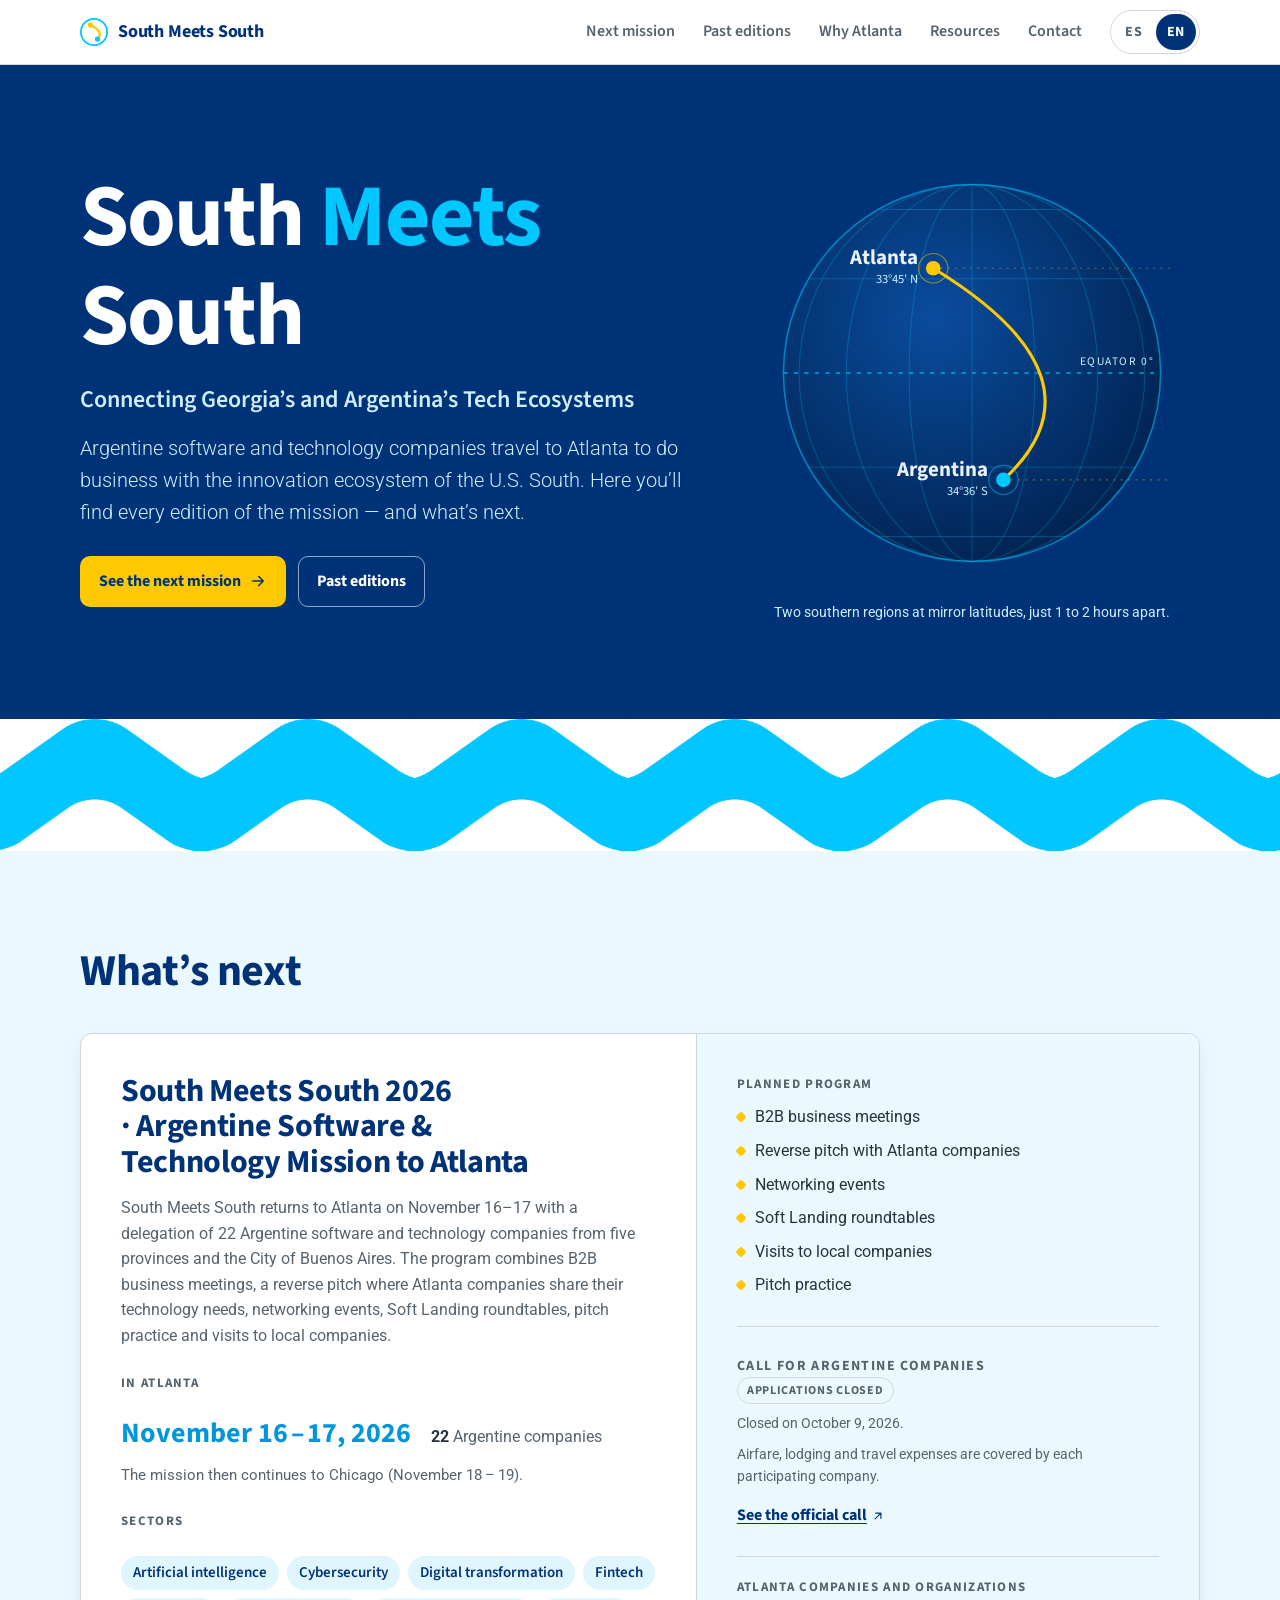
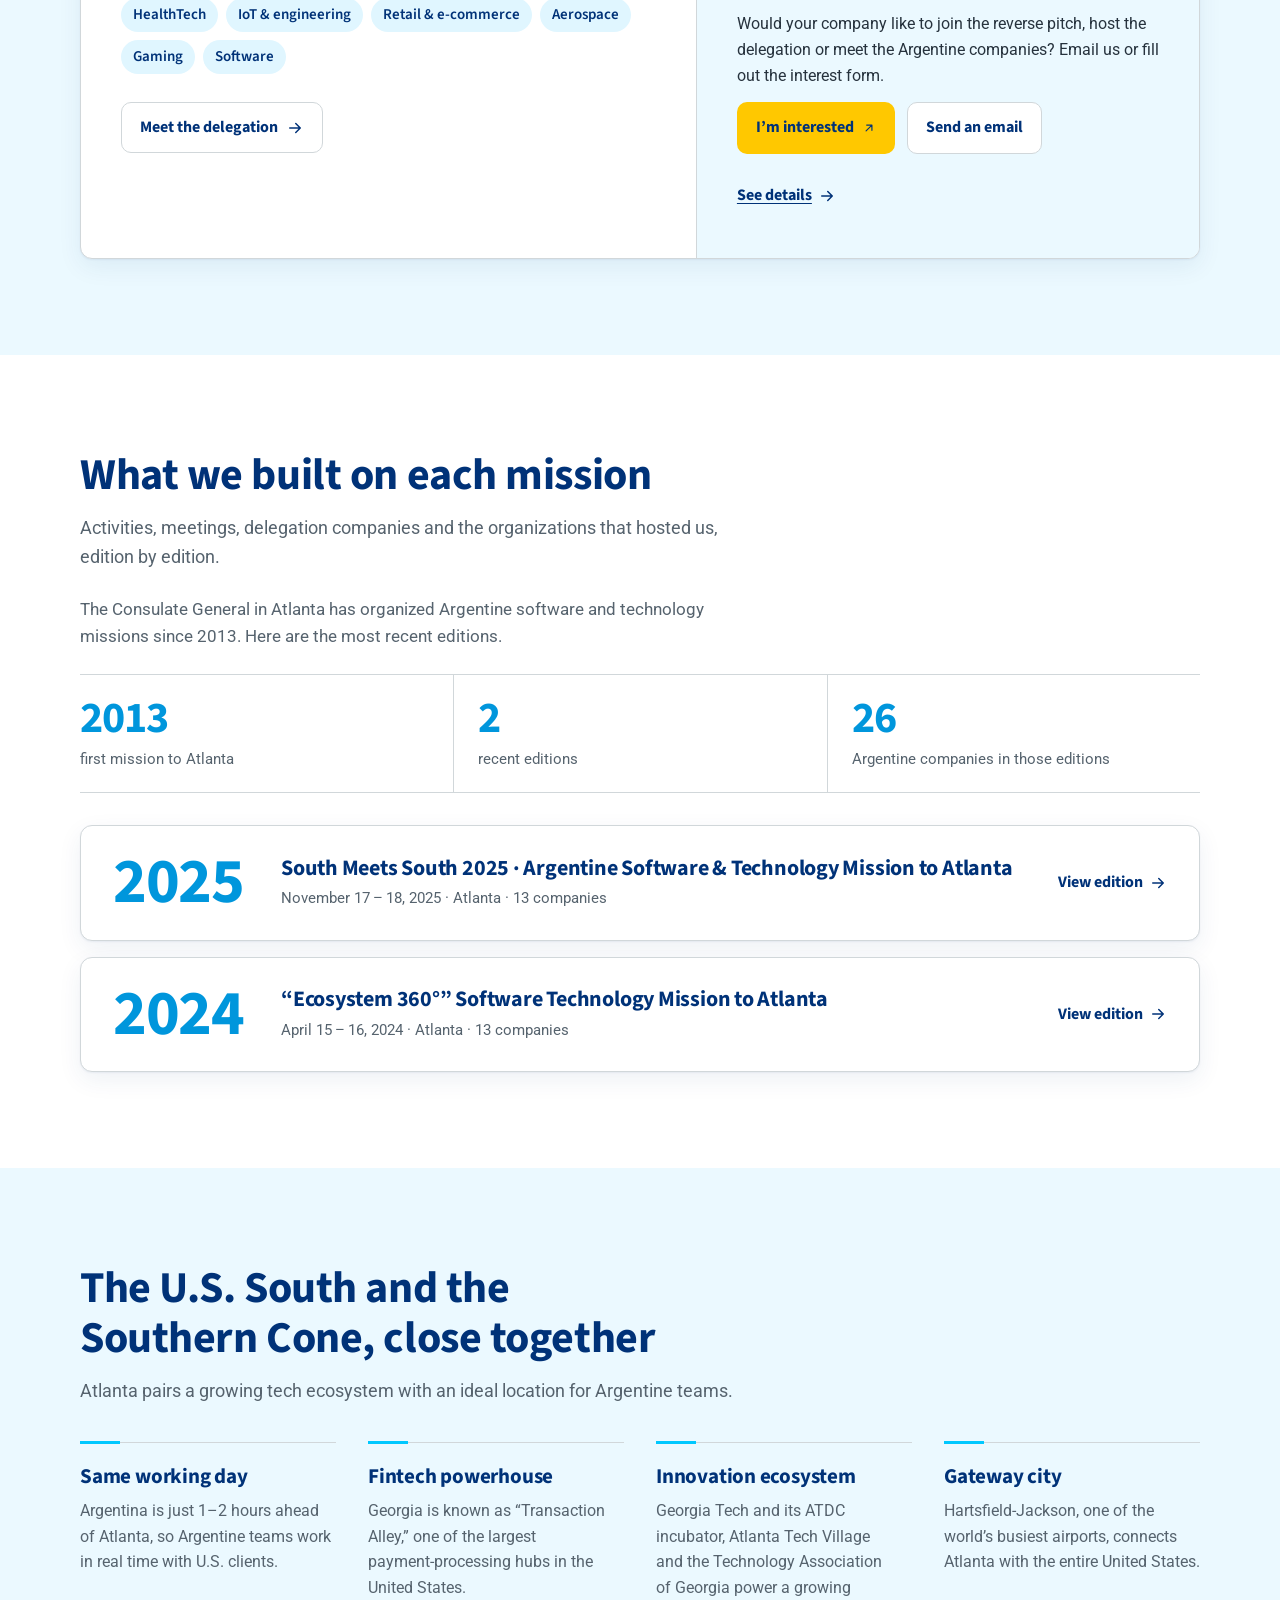
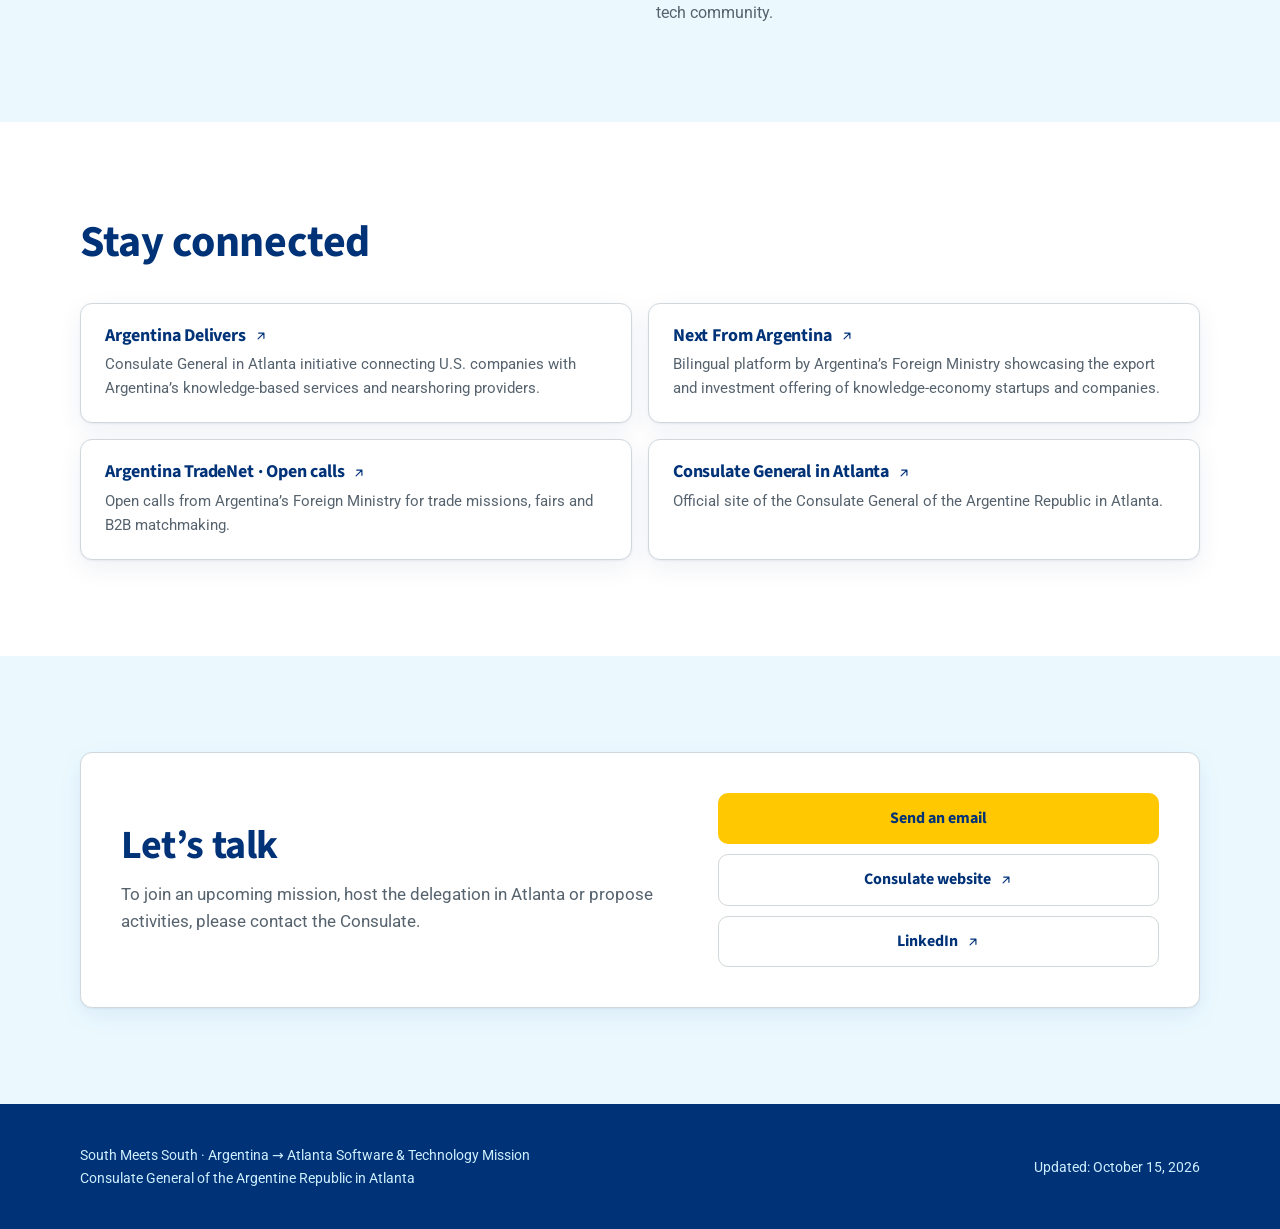
==== commit b4ee5a71: "Auditoría de diseño: accesibilidad, cifras y Marca País (versión provisional) - Foco del teclado vis" ====
--- a/public/index.html
+++ b/public/index.html
@@ -12,7 +12,7 @@
   <link rel="icon" href="img/favicon.svg" type="image/svg+xml">
   <link rel="preconnect" href="https://fonts.googleapis.com">
   <link rel="preconnect" href="https://fonts.gstatic.com" crossorigin>
-  <link href="https://fonts.googleapis.com/css2?family=Roboto:wght@300;400;500;700&family=Source+Sans+3:wght@300;400;600;700&display=swap" rel="stylesheet">
+  <link href="https://fonts.googleapis.com/css2?family=Roboto:wght@300;400;700&family=Source+Sans+3:wght@400;600;700&display=swap" rel="stylesheet">
   <link rel="stylesheet" href="css/styles.css">
   <link rel="stylesheet" href="css/marca-pais.css">
 </head>
@@ -49,7 +49,6 @@
     <section id="proxima" class="section">
       <div class="container">
         <div class="section-head">
-          <span class="eyebrow" data-i18n="next_eyebrow">Próxima misión</span>
           <h2 data-i18n="next_title">Lo que viene</h2>
         </div>
         <div id="proxima-body"></div>
@@ -59,7 +58,6 @@
     <section id="ediciones" class="section">
       <div class="container">
         <div class="section-head">
-          <span class="eyebrow" data-i18n="past_eyebrow">Ediciones anteriores</span>
           <h2 data-i18n="past_title">Lo que construimos en cada misión</h2>
           <p data-i18n="past_lead"></p>
         </div>
@@ -70,7 +68,6 @@
     <section id="atlanta" class="section">
       <div class="container">
         <div class="section-head">
-          <span class="eyebrow" data-i18n="why_eyebrow">Por qué Atlanta</span>
           <h2 data-i18n="why_title"></h2>
           <p data-i18n="why_lead"></p>
         </div>
@@ -81,7 +78,6 @@
     <section id="recursos" class="section">
       <div class="container">
         <div class="section-head">
-          <span class="eyebrow" data-i18n="resources_eyebrow">Recursos</span>
           <h2 data-i18n="resources_title"></h2>
         </div>
         <div id="recursos-body"></div>
--- a/public/css/styles.css
+++ b/public/css/styles.css
@@ -24,6 +24,7 @@
   --font-body: "Inter", system-ui, -apple-system, "Segoe UI", sans-serif;
   --max: 1120px;
   --gutter: 16px;
+  --focus: var(--celeste-ink);
   color-scheme: light;
 }
 
@@ -76,6 +77,8 @@
 *::after { box-sizing: border-box; }
 
 html { scroll-behavior: smooth; scroll-padding-top: 80px; }
+/* En la página de edición, el menú de secciones también queda fijo arriba. */
+html:has(body[data-page="edicion"]) { scroll-padding-top: 128px; }
 @media (prefers-reduced-motion: reduce) { html { scroll-behavior: auto; } }
 
 body {
@@ -92,14 +95,18 @@
 img { max-width: 100%; display: block; }
 a { color: var(--celeste-ink); text-underline-offset: 3px; }
 a:hover { text-decoration-thickness: 2px; }
-:focus-visible { outline: 3px solid var(--sol); outline-offset: 2px; border-radius: 4px; }
+:focus-visible { outline: 3px solid var(--focus); outline-offset: 2px; border-radius: 4px; }
+.hero, .ed-hero, .site-footer, dialog.lightbox { --focus: var(--sol); }
+::selection { background: color-mix(in srgb, var(--celeste) 32%, transparent); }
 
 h1, h2, h3 {
   font-family: var(--font-display);
   line-height: 1.12;
   letter-spacing: -0.02em;
   margin: 0;
-}
+  text-wrap: balance;
+}
+p { text-wrap: pretty; }
 
 .container {
   width: 100%;
@@ -141,7 +148,7 @@
   border: 1px dashed var(--sol-ink);
   color: var(--sol-ink);
   background: var(--sol-soft);
-  font-size: 11px;
+  font-size: 12px;
   font-weight: 600;
   letter-spacing: 0.02em;
   text-transform: uppercase;
@@ -187,7 +194,7 @@
   appearance: none; border: 0; cursor: pointer;
   background: transparent; color: var(--on-navy-2);
   font: 600 13px/1 var(--font-body); letter-spacing: 0.04em;
-  padding: 7px 10px; border-radius: 999px;
+  min-width: 40px; min-height: 36px; padding: 0 10px; border-radius: 999px;
 }
 .lang-switch button[aria-pressed="true"] { background: var(--celeste); color: #06121f; }
 
@@ -200,7 +207,8 @@
 
 @media (max-width: 860px) {
   .header-inner { gap: 10px; }
-  .menu-toggle { display: inline-flex; margin-left: auto; padding: 8px; }
+  .menu-toggle { display: inline-grid; place-items: center; margin-left: auto; width: 44px; height: 44px; padding: 0; }
+  .lang-switch button { min-width: 44px; min-height: 38px; }
   .main-nav {
     position: absolute; left: 0; right: 0; top: 100%;
     background: var(--navy); border-bottom: 1px solid rgba(116, 172, 223, 0.18);
@@ -214,7 +222,9 @@
 @media (max-width: 420px) {
   .brand { font-size: 16px; gap: 8px; }
   .brand svg { width: 24px; height: 24px; }
-  .lang-switch button { padding: 7px 8px; }
+}
+@media (max-width: 359px) {
+  .lang-switch button { min-width: 36px; padding: 0 6px; }
 }
 
 /* ───────── Hero ───────── */
@@ -235,24 +245,22 @@
   .hero { padding: 88px 0 96px; }
   .hero-grid { grid-template-columns: 1.15fr 0.85fr; gap: 48px; }
 }
-.eyebrow {
-  display: inline-block;
-  font-size: 13px; font-weight: 600; letter-spacing: 0.08em; text-transform: uppercase;
-  color: var(--celeste-ink);
-  margin-bottom: 12px;
-}
-.hero .eyebrow { color: var(--celeste); }
 .hero h1 {
   font-size: clamp(44px, 9vw, 88px);
   font-weight: 800;
   letter-spacing: -0.035em;
 }
 .hero h1 .accent { color: var(--celeste); }
+.hero-tagline {
+  margin: 18px 0 0; max-width: 26em;
+  font-family: var(--font-display); font-weight: 600; line-height: 1.3;
+  font-size: clamp(19px, 2.4vw, 24px); color: var(--on-navy);
+}
 .hero-lead {
   font-size: clamp(17px, 2.2vw, 20px);
   color: var(--on-navy-2);
   max-width: 34em;
-  margin: 20px 0 28px;
+  margin: 16px 0 28px;
 }
 .hero-actions { display: flex; flex-wrap: wrap; gap: 12px; }
 
@@ -273,22 +281,13 @@
 
 .countdown {
   display: inline-flex; align-items: center; gap: 10px;
-  margin-top: 28px; padding: 8px 14px 8px 10px;
+  margin: 28px 0 0; padding: 8px 14px 8px 10px;
   border-radius: 999px;
   background: rgba(116, 172, 223, 0.12);
   border: 1px solid rgba(116, 172, 223, 0.3);
   font-size: 14px; font-weight: 600; color: var(--on-navy);
 }
-.countdown .dot {
-  width: 10px; height: 10px; border-radius: 50%; background: var(--sol);
-  box-shadow: 0 0 0 0 rgba(242, 176, 30, 0.6);
-  animation: pulse 2s infinite;
-}
-@keyframes pulse {
-  0% { box-shadow: 0 0 0 0 rgba(242, 176, 30, 0.55); }
-  70% { box-shadow: 0 0 0 10px rgba(242, 176, 30, 0); }
-  100% { box-shadow: 0 0 0 0 rgba(242, 176, 30, 0); }
-}
+.countdown .dot { flex: none; width: 8px; height: 8px; border-radius: 50%; background: var(--sol); }
 
 .hero-art { position: relative; max-width: 440px; width: 100%; margin: 0 auto; }
 .hero-art svg { width: 100%; height: auto; display: block; }
@@ -302,7 +301,6 @@
 }
 @media (prefers-reduced-motion: reduce) {
   .hero-art .route { animation: none; stroke-dashoffset: 0; }
-  .countdown .dot { animation: none; }
 }
 
 /* ───────── Secciones ───────── */
@@ -311,7 +309,7 @@
 @media (min-width: 900px) { .section { padding: 96px 0; } }
 .section-head { max-width: 760px; margin-bottom: 36px; }
 .section-head h2 { font-size: clamp(30px, 4.4vw, 44px); font-weight: 700; }
-.section-head p { color: var(--ink-2); font-size: 18px; margin: 14px 0 0; }
+.section-head p { color: var(--ink-2); font-size: 18px; margin: 14px 0 0; max-width: 68ch; }
 
 .card {
   background: var(--surface);
@@ -347,16 +345,13 @@
 .next-main h3 { font-size: clamp(24px, 3vw, 32px); font-weight: 700; margin-bottom: 14px; }
 .next-main p { color: var(--ink-2); margin: 0 0 24px; }
 
-.legs { list-style: none; padding: 0; margin: 0 0 28px; display: grid; gap: 12px; }
-.leg {
-  display: flex; align-items: center; gap: 16px;
-  padding: 14px 16px; border-radius: var(--radius-sm);
-  border: 1px solid var(--line); background: var(--bg);
-}
-.leg-city { font-family: var(--font-display); font-weight: 700; font-size: 20px; }
-.leg-dates { color: var(--ink-2); font-size: 15px; margin-left: auto; text-align: right; }
-.leg.is-atlanta { border-color: var(--celeste); background: var(--celeste-soft); }
-.leg.is-atlanta .leg-dates { color: var(--celeste-ink); font-weight: 600; }
+.next-when { display: flex; flex-wrap: wrap; align-items: baseline; gap: 6px 20px; margin: 0 0 12px; }
+.next-dates { font-family: var(--font-display); font-weight: 700; font-size: clamp(22px, 2.6vw, 28px); line-height: 1.2; color: var(--celeste-ink); }
+.next-count { color: var(--ink-2); font-size: 16px; }
+.next-count strong { color: var(--ink); }
+.next-main .next-actions { margin: 28px 0 0; }
+.next-more { margin: 20px 0 0; }
+.link-arrow { display: inline-flex; align-items: center; gap: 6px; min-height: 44px; font-weight: 600; }
 
 .program { list-style: none; padding: 0; margin: 0 0 28px; display: grid; gap: 8px; }
 .program li { display: flex; gap: 10px; align-items: baseline; }
@@ -365,10 +360,7 @@
   background: var(--sol); transform: translateY(-1px) rotate(45deg);
 }
 
-.call {
-  border-radius: var(--radius-sm); padding: 16px 18px; margin-bottom: 20px;
-  border: 1px solid var(--line); background: var(--surface);
-}
+.call { border-top: 1px solid var(--line); padding-top: 20px; margin-bottom: 20px; }
 .call-status { display: flex; align-items: center; gap: 8px; font-weight: 600; }
 .call-status .pill {
   font-size: 12px; font-weight: 700; text-transform: uppercase; letter-spacing: 0.06em;
@@ -377,26 +369,29 @@
 .pill-open { background: #d9f5e3; color: #0f5a2c; }
 .pill-closed { background: var(--surface-2); color: var(--ink-2); border: 1px solid var(--line); }
 .call p { margin: 8px 0 0; color: var(--ink-2); font-size: 14px; }
-.call a { font-size: 14px; font-weight: 600; }
+.call a { display: inline-flex; align-items: center; gap: 4px; min-height: 40px; font-size: 15px; font-weight: 600; }
 
 .hosts-cta { border-top: 1px solid var(--line); padding-top: 20px; }
-.legs-note { color: var(--ink-2); font-size: 15px; margin: -16px 0 24px !important; }
+.next-main .legs-note { color: var(--ink-2); font-size: 15px; margin: 0 0 24px; }
 .hosts-cta p { margin: 0 0 14px; }
 
 /* ───────── Ediciones ───────── */
-.totals {
-  display: grid; gap: 12px; margin-bottom: 28px;
-  grid-template-columns: repeat(3, minmax(0, 1fr));
-}
-.total { padding: 18px; }
-.total strong {
-  display: block; font-family: var(--font-display); font-weight: 800;
-  font-size: clamp(28px, 5vw, 40px); line-height: 1; color: var(--celeste-ink);
-}
-.total span { display: block; margin-top: 6px; color: var(--ink-2); font-size: 14px; }
-@media (max-width: 520px) {
-  .total { padding: 14px 12px; }
-  .total span { font-size: 13px; }
+.stats {
+  display: grid; grid-template-columns: repeat(auto-fit, minmax(160px, 1fr));
+  margin: 0 0 32px; border-block: 1px solid var(--line);
+}
+.stat { display: flex; flex-direction: column-reverse; justify-content: flex-end; gap: 8px; padding: 22px 24px 22px 0; }
+.stat + .stat { border-left: 1px solid var(--line); padding-left: 24px; }
+.stat dd {
+  margin: 0; font-family: var(--font-display); font-weight: 700; line-height: 1;
+  font-size: clamp(34px, 4.4vw, 44px); color: var(--celeste-ink); font-variant-numeric: lining-nums;
+}
+.stat dt { color: var(--ink-2); font-size: 15px; line-height: 1.4; }
+@media (max-width: 560px) {
+  .stats { grid-template-columns: 1fr; }
+  .stat { flex-direction: row-reverse; justify-content: flex-end; align-items: baseline; gap: 16px; padding: 14px 0; }
+  .stat + .stat { border-left: 0; border-top: 1px solid var(--line); padding-left: 0; }
+  .stat dd { min-width: 96px; font-size: 32px; }
 }
 
 .editions { list-style: none; margin: 0; padding: 0; display: grid; gap: 16px; }
@@ -415,26 +410,20 @@
   font-size: 64px; letter-spacing: -0.04em; color: var(--celeste);
 }
 .edition-card h3 { font-size: 22px; font-weight: 700; margin-bottom: 6px; }
-.edition-meta { color: var(--ink-2); font-size: 15px; display: flex; flex-wrap: wrap; gap: 4px 14px; }
-.edition-meta span + span::before { content: "·"; margin-right: 14px; color: var(--line); }
+.edition-meta { color: var(--ink-2); font-size: 15px; margin: 0; }
 .edition-go {
   display: inline-flex; align-items: center; gap: 6px;
   font-weight: 600; color: var(--celeste-ink); white-space: nowrap;
 }
 
 /* ───────── Por qué Atlanta / Recursos ───────── */
-.grid-4 { display: grid; gap: 16px; grid-template-columns: 1fr; }
-@media (min-width: 640px) { .grid-4 { grid-template-columns: repeat(2, 1fr); } }
-@media (min-width: 1000px) { .grid-4 { grid-template-columns: repeat(4, 1fr); } }
-.why { padding: 24px; }
-.why-icon {
-  width: 44px; height: 44px; border-radius: 12px;
-  display: grid; place-items: center;
-  background: var(--celeste-soft); color: var(--celeste-ink);
-  margin-bottom: 16px;
-}
-.why h3 { font-size: 19px; font-weight: 700; margin-bottom: 8px; }
-.why p { margin: 0; color: var(--ink-2); font-size: 15px; }
+.why-list { list-style: none; margin: 0; padding: 0; display: grid; gap: 36px 32px; grid-template-columns: 1fr; }
+@media (min-width: 640px) { .why-list { grid-template-columns: repeat(2, 1fr); } }
+@media (min-width: 1000px) { .why-list { grid-template-columns: repeat(4, 1fr); } }
+.why { position: relative; padding-top: 22px; border-top: 1px solid var(--line); }
+.why::before { content: ""; position: absolute; top: -2px; left: 0; width: 40px; height: 3px; background: var(--celeste); }
+.why h3 { font-size: 21px; font-weight: 700; margin-bottom: 10px; }
+.why p { margin: 0; color: var(--ink-2); font-size: 16px; }
 
 .grid-2 { display: grid; gap: 16px; grid-template-columns: 1fr; }
 @media (min-width: 760px) { .grid-2 { grid-template-columns: repeat(2, 1fr); } }
@@ -467,7 +456,7 @@
   padding: 32px 0 48px;
 }
 @media (min-width: 900px) { .ed-hero { padding: 48px 0 72px; } }
-.back-link { color: var(--on-navy-2); text-decoration: none; font-size: 15px; font-weight: 500; }
+.back-link { display: inline-flex; align-items: center; gap: 6px; min-height: 44px; color: var(--on-navy-2); text-decoration: none; font-size: 15px; font-weight: 500; }
 .back-link:hover { color: var(--on-navy); }
 .ed-year {
   font-family: var(--font-display); font-weight: 800; letter-spacing: -0.05em; line-height: 0.85;
@@ -482,23 +471,15 @@
   margin: 24px 0 0; padding: 12px 16px; border-radius: var(--radius-sm);
   border: 1px dashed var(--sol-ink); background: var(--sol-soft); color: var(--sol-ink); font-size: 14px;
 }
-.context { font-size: 17px; color: var(--ink-2); max-width: 46em; margin: -12px 0 24px; }
+.context { font-size: 17px; color: var(--ink-2); max-width: 68ch; margin: -12px 0 24px; }
 .status-badge {
   font-size: 12px; font-weight: 700; letter-spacing: 0.06em; text-transform: uppercase;
   padding: 4px 10px; border-radius: 999px; background: var(--sol); color: #1d1300;
 }
 .status-badge.done { background: rgba(116, 172, 223, 0.2); color: var(--on-navy); }
 
-.ed-stats {
-  display: grid; gap: 12px; margin-top: -28px; position: relative;
-  grid-template-columns: repeat(auto-fit, minmax(180px, 1fr));
-}
-.ed-stat { padding: 20px 22px; }
-.ed-stat strong {
-  display: block; font-family: var(--font-display); font-weight: 800; font-size: 40px; line-height: 1;
-  color: var(--celeste-ink);
-}
-.ed-stat span { display: block; margin-top: 8px; color: var(--ink-2); font-size: 15px; }
+.ed-stats { padding-top: 40px; }
+.ed-stats .stats { margin: 0; }
 
 .ed-nav {
   position: sticky; top: 64px; z-index: 40;
@@ -512,6 +493,10 @@
   display: flex; gap: 4px; overflow-x: auto; scrollbar-width: none;
 }
 .ed-nav ul::-webkit-scrollbar { display: none; }
+/* En pantallas angostas el menú se desliza: el borde se desvanece para indicar que hay más. */
+@media (max-width: 999px) {
+  .ed-nav ul { padding-right: 32px; -webkit-mask-image: linear-gradient(to right, #000 calc(100% - 40px), transparent); mask-image: linear-gradient(to right, #000 calc(100% - 40px), transparent); }
+}
 @media (min-width: 1000px) { .ed-nav ul { flex-wrap: wrap; overflow: visible; } }
 .ed-nav a {
   display: block; padding: 14px 12px; white-space: nowrap;
@@ -522,7 +507,7 @@
 
 .ed-section { padding: 48px 0 8px; }
 .ed-section h2 { font-size: clamp(24px, 3.4vw, 32px); font-weight: 700; margin-bottom: 20px; }
-.ed-summary { font-size: 19px; line-height: 1.65; max-width: 44em; margin: 0 0 24px; }
+.ed-summary { font-size: 19px; line-height: 1.65; max-width: 68ch; margin: 0 0 24px; }
 .note { color: var(--ink-2); font-size: 15px; margin: -8px 0 18px; }
 .empty {
   padding: 18px 20px; border-radius: var(--radius-sm);
@@ -545,7 +530,7 @@
 }
 .agenda-when { color: var(--celeste-ink); font-weight: 600; font-size: 15px; }
 .agenda h3 { font-family: var(--font-body); font-size: 18px; font-weight: 600; letter-spacing: 0; line-height: 1.35; }
-.agenda p { margin: 4px 0 0; color: var(--ink-2); }
+.agenda p { margin: 4px 0 0; color: var(--ink-2); max-width: 68ch; }
 .agenda .place { display: inline-flex; gap: 6px; align-items: center; margin-top: 6px; font-size: 14px; color: var(--ink-2); }
 
 .cards { display: grid; gap: 14px; grid-template-columns: 1fr; list-style: none; margin: 0; padding: 0; }
@@ -557,18 +542,17 @@
 .org p { margin: 0; color: var(--ink-2); font-size: 15px; }
 .org .kind {
   align-self: flex-start;
-  font-size: 11px; font-weight: 700; letter-spacing: 0.06em; text-transform: uppercase;
+  font-size: 12px; font-weight: 700; letter-spacing: 0.06em; text-transform: uppercase;
   color: var(--ink-2); background: var(--surface-2); padding: 3px 8px; border-radius: 6px;
 }
 .org .org-actions { margin-top: auto; padding-top: 8px; display: flex; flex-wrap: wrap; align-items: center; gap: 10px 18px; }
-.org a.web { font-size: 14px; font-weight: 600; }
+.org a.web { display: inline-flex; align-items: center; gap: 4px; min-height: 40px; font-size: 14px; font-weight: 600; }
 .more-info {
   font: inherit; font-size: 14px; font-weight: 600; line-height: 1;
   color: var(--celeste-ink); background: var(--celeste-soft);
-  border: 1px solid transparent; border-radius: 999px; padding: 8px 14px; cursor: pointer;
+  border: 1px solid transparent; border-radius: 999px; min-height: 40px; padding: 0 16px; cursor: pointer;
 }
 .more-info:hover { border-color: var(--celeste); }
-.more-info:focus-visible { outline: 2px solid var(--celeste); outline-offset: 2px; }
 .org .prov { display: inline-flex; gap: 5px; align-items: center; color: var(--ink-2); font-size: 13px; }
 .org .logo {
   height: 96px; margin-bottom: 8px; padding: 12px 20px;
@@ -595,8 +579,10 @@
 }
 .person strong { display: block; }
 .person span { color: var(--ink-2); font-size: 15px; }
-
-.results { list-style: none; margin: 0; padding: 0; display: grid; gap: 10px; }
+.person p { margin: 4px 0 0; color: var(--ink-2); font-size: 15px; }
+.participate { max-width: 640px; }
+
+.results { list-style: none; margin: 0; padding: 0; display: grid; gap: 10px; max-width: 72ch; }
 .results li { display: flex; gap: 12px; align-items: flex-start; font-size: 17px; }
 .results svg { flex: none; margin-top: 3px; color: var(--celeste-ink); }
 
@@ -605,8 +591,75 @@
 .gallery img { width: 100%; aspect-ratio: 4 / 3; object-fit: cover; border-radius: var(--radius-sm); background: var(--surface-2); }
 .gallery figcaption { font-size: 13px; color: var(--ink-2); margin-top: 6px; }
 
+/* Galería por momentos y visor de fotos */
+.fold h2 { margin-bottom: 0; }
+.fold-btn {
+  display: inline-flex; align-items: center; gap: 14px; padding: 0; border: 0; background: none;
+  font: inherit; color: inherit; letter-spacing: inherit; cursor: pointer; text-align: left;
+}
+.fold-body { margin-top: 20px; }
+.chev {
+  display: inline-grid; place-items: center; flex: none; width: 34px; height: 34px; border-radius: 50%;
+  border: 1px solid var(--line); color: var(--ink-2); transition: transform 0.2s ease, border-color 0.15s ease, color 0.15s ease;
+}
+.fold-btn[aria-expanded="true"] .chev, .gallery-group[open] > summary .chev { transform: rotate(180deg); }
+.fold-btn:hover .chev, .gallery-group > summary:hover .chev { border-color: var(--celeste); color: var(--celeste-ink); }
+.fold-btn:focus-visible, .gallery-group > summary:focus-visible { outline-offset: 4px; border-radius: 6px; }
+.gallery-groups { border-bottom: 1px solid var(--line); }
+.gallery-group { border-top: 1px solid var(--line); }
+.gallery-group > summary {
+  display: flex; align-items: center; justify-content: space-between; gap: 16px;
+  padding: 14px 0; list-style: none; cursor: pointer;
+}
+.gallery-group > summary::-webkit-details-marker { display: none; }
+.gallery-group > summary h3 { font-size: 18px; font-weight: 600; margin: 0; }
+.gallery-group > summary .chev { width: 30px; height: 30px; }
+.gallery-group .gallery.photos { padding-bottom: 20px; }
+.gallery.photos { list-style: none; margin: 0; padding: 0; grid-template-columns: repeat(auto-fill, minmax(220px, 1fr)); }
+.gallery .photo {
+  display: block; width: 100%; padding: 0; border: 0; background: none; cursor: zoom-in;
+  border-radius: var(--radius-sm); overflow: hidden;
+}
+.gallery .photo img { width: 100%; height: auto; aspect-ratio: 4 / 3; object-fit: cover; border-radius: 0; transition: transform 0.25s ease; }
+.gallery .photo:hover img { transform: scale(1.03); }
+.gallery-credit { margin: 20px 0 0; font-size: 14px; color: var(--ink-2); }
+@media (max-width: 560px) {
+  .gallery.photos { grid-template-columns: repeat(2, minmax(0, 1fr)); gap: 8px; }
+  .gallery-group > summary h3 { font-size: 16px; }
+}
+
+html:has(dialog.lightbox[open]) { overflow: hidden; }
+dialog.lightbox {
+  width: 100vw; height: 100dvh; max-width: none; max-height: none; margin: 0; padding: 0; border: 0;
+  background: rgba(3, 10, 20, 0.94); color: #ffffff; overflow: hidden;
+}
+dialog.lightbox::backdrop { background: rgba(3, 10, 20, 0.94); }
+.lightbox figure {
+  height: 100%; margin: 0; padding: 56px 72px 20px;
+  display: flex; flex-direction: column; align-items: center; justify-content: center; gap: 12px;
+}
+.lightbox img { max-width: 100%; max-height: calc(100dvh - 150px); width: auto; height: auto; border-radius: 6px; }
+.lightbox figcaption { max-width: 900px; text-align: center; font-size: 15px; line-height: 1.5; }
+.lightbox .lb-count { display: block; margin-top: 4px; font-size: 13px; color: #b9cbe0; }
+.lb-btn {
+  position: absolute; display: grid; place-items: center; width: 48px; height: 48px; border-radius: 50%;
+  border: 1px solid rgba(255, 255, 255, 0.3); background: rgba(255, 255, 255, 0.08); color: #ffffff; cursor: pointer;
+}
+.lb-btn:hover { background: rgba(255, 255, 255, 0.18); }
+.lb-btn:focus-visible { outline: 3px solid #ffffff; outline-offset: 2px; }
+.lb-prev { left: 14px; top: 50%; transform: translateY(-50%); }
+.lb-next { right: 14px; top: 50%; transform: translateY(-50%); }
+.lb-close { right: 14px; top: 14px; width: 44px; height: 44px; }
+@media (max-width: 560px) {
+  .lightbox figure { padding: 64px 12px 84px; }
+  .lightbox img { max-height: calc(100dvh - 200px); }
+  .lb-prev, .lb-next { top: auto; bottom: 18px; transform: none; }
+  .lb-prev { left: calc(50% - 60px); }
+  .lb-next { right: calc(50% - 60px); }
+}
+
 .press { list-style: none; margin: 0; padding: 0; display: grid; gap: 10px; }
-.press a {
+.press .card {
   display: flex; gap: 16px; align-items: center; justify-content: space-between;
   padding: 16px 20px; text-decoration: none; color: inherit;
 }
@@ -614,7 +667,7 @@
 .press .t { font-weight: 600; line-height: 1.4; }
 .press .m { color: var(--ink-2); font-size: 14px; margin-top: 2px; }
 .lang-badge {
-  flex: none; font-size: 11px; font-weight: 700; letter-spacing: 0.06em;
+  flex: none; font-size: 12px; font-weight: 700; letter-spacing: 0.06em;
   padding: 3px 7px; border-radius: 6px; border: 1px solid var(--line); color: var(--ink-2);
 }
 
@@ -623,7 +676,8 @@
 .organizers li small { display: block; color: var(--ink-2); font-weight: 400; }
 .organizers li.with-logo { display: flex; flex-direction: column; justify-content: center; gap: 10px; padding: 20px 24px; }
 .org-mark { display: block; }
-.org-mark img { display: block; height: 80px; width: auto; max-width: 100%; }
+/* aspect-ratio reserva el lugar del logo mientras carga (los logos miden unos 3,2–3,9 : 1). */
+.org-mark img { display: block; height: 80px; width: auto; max-width: 100%; aspect-ratio: auto 16 / 5; }
 .org-mark img.on-dark { display: none; }
 @media (prefers-color-scheme: dark) {
   :root:not([data-theme="light"]) .org-mark img.on-light { display: none; }
@@ -639,7 +693,9 @@
 .pager { display: grid; gap: 12px; grid-template-columns: 1fr 1fr; padding: 56px 0 72px; }
 .pager a { padding: 18px 20px; text-decoration: none; color: inherit; }
 .pager a:hover { border-color: var(--celeste); }
-.pager small { display: block; color: var(--ink-2); font-size: 13px; }
+.pager small { display: flex; align-items: center; gap: 4px; color: var(--ink-2); font-size: 13px; }
+.pager .next-link small { justify-content: flex-end; }
+.pager small svg { width: 14px; height: 14px; }
 .pager strong { font-family: var(--font-display); font-size: 22px; }
 .pager .next-link { text-align: right; grid-column: 2; }
 
@@ -662,7 +718,6 @@
   border: 1px solid var(--line); background: var(--surface); color: var(--ink); cursor: pointer;
 }
 .ficha-close:hover { background: var(--surface-2); }
-.ficha-close:focus-visible { outline: 2px solid var(--celeste); outline-offset: 2px; }
 .ficha-body { padding: 28px 28px 24px; }
 .ficha-head { display: flex; gap: 18px; align-items: center; padding-right: 36px; }
 .ficha-head .logo {
--- a/public/css/marca-pais.css
+++ b/public/css/marca-pais.css
@@ -41,6 +41,7 @@
   --font-body: "Roboto", system-ui, -apple-system, "Segoe UI", sans-serif;
   --trama-periodo: calc(100vw / 6); /* dos módulos: cada módulo mide 1/12 del ancho */
   --trama-alto: calc(var(--trama-periodo) * 1.8848); /* proporción del mosaico: 660 × 1244 */
+  --focus: var(--mpa-azul-oscuro);
 }
 
 @media (prefers-color-scheme: dark) {
@@ -61,6 +62,7 @@
     --navy-2: #00244f;
     --on-navy-2: #b9dcf0;
     --shadow: 0 1px 2px rgba(0, 0, 0, 0.3), 0 8px 24px rgba(0, 0, 0, 0.25);
+    --focus: var(--mpa-amarillo);
   }
 }
 :root[data-theme="dark"] {
@@ -80,7 +82,12 @@
   --navy-2: #00244f;
   --on-navy-2: #b9dcf0;
   --shadow: 0 1px 2px rgba(0, 0, 0, 0.3), 0 8px 24px rgba(0, 0, 0, 0.25);
-}
+  --focus: var(--mpa-amarillo);
+}
+
+/* Sobre Azul oscuro el foco va en Amarillo; sobre fondos claros, en Azul oscuro (el Amarillo no llega a 3:1). */
+.hero, .ed-hero, .site-footer, dialog.lightbox { --focus: var(--mpa-amarillo); }
+::selection { background: color-mix(in srgb, var(--mpa-celeste) 30%, transparent); }
 
 /* ───────── Tipografía ───────── */
 body { font-weight: 400; }
@@ -88,18 +95,35 @@
 .hero h1, .ed-hero h1, .site-footer h2 { color: var(--on-navy); }
 .hero h1 { font-weight: 700; letter-spacing: -0.02em; }
 .section-head h2 { font-weight: 700; }
-.section-head p, .context, .hero-lead { font-weight: 300; }
-.eyebrow {
-  display: inline-flex; align-items: center; gap: 10px;
-  font-family: var(--font-display); font-weight: 700; letter-spacing: 0.1em;
-  color: var(--heading);
-}
-.eyebrow::before { content: ""; width: 28px; height: 4px; border-radius: 2px; background: var(--mpa-celeste); }
-.hero .eyebrow { color: var(--on-navy-2); }
-.ed-year, .ed-stat strong, .total strong, .edition-year { font-weight: 700; letter-spacing: -0.02em; }
-.edition-year, .total strong { color: var(--mpa-azul); }
+/* El cuerpo en Roboto Regular; Light solo en la bajada del hero, grande y sobre Azul oscuro. */
+.hero-lead { font-weight: 300; }
+.hero-tagline { color: var(--on-navy-2); }
+.ed-year, .stat dd, .edition-year { font-weight: 700; letter-spacing: -0.02em; }
+.edition-year, .stat dd, .next-dates { color: var(--mpa-azul); }
 .ed-year { color: var(--mpa-celeste); }
 a { color: var(--celeste-ink); }
+
+/* Textos cortos (botones, menú, etiquetas, chips) en Source Sans 3, como pide el manual. */
+.btn, .main-nav a, .lang-switch button, .menu-toggle, .label, .chip, .status-badge, .call-status .pill,
+.org .kind, .lang-badge, .more-info, .org a.web, .ed-nav a, .back-link, .edition-go, .link-arrow,
+.countdown, .pager small, .call a, .gallery-credit, .agenda-when, .org .sector, .ficha-head .sector {
+  font-family: var(--font-display);
+}
+.btn { font-size: 16px; font-weight: 700; }
+.main-nav a { font-size: 16px; font-weight: 600; }
+.ed-nav a { font-size: 15px; font-weight: 600; }
+.back-link, .edition-go, .link-arrow, .more-info, .org a.web, .call a { font-size: 16px; font-weight: 700; }
+.lang-switch button { font-size: 14px; font-weight: 700; }
+.label { font-size: 13px; font-weight: 700; letter-spacing: 0.1em; }
+.chip { font-size: 15px; font-weight: 600; }
+.countdown { font-size: 15px; font-weight: 600; }
+.agenda-when { font-size: 16px; font-weight: 700; }
+.org .sector, .ficha-head .sector { font-size: 15px; font-weight: 700; }
+/* Títulos de tarjetas y de la agenda: también Source Sans 3. */
+.agenda h3, .org h3, .ficha-block h3 { font-family: var(--font-display); letter-spacing: 0; }
+.agenda h3 { font-size: 20px; font-weight: 700; }
+.org h3 { font-size: 19px; }
+.ficha-block h3 { font-size: 14px; letter-spacing: 0.1em; }
 
 /* ───────── Encabezado: blanco, como pide el manual para la etapa de presentación ───────── */
 .site-header {
@@ -117,6 +141,7 @@
 .lang-switch { border-color: var(--line); }
 .lang-switch button { color: var(--ink-2); }
 .lang-switch button[aria-pressed="true"] { background: var(--mpa-azul-oscuro); color: #ffffff; }
+.lang-switch button:not([aria-pressed="true"]):hover { color: var(--heading); background: var(--celeste-soft); }
 .menu-toggle { border-color: var(--line); color: var(--heading); }
 @media (max-width: 860px) {
   .main-nav { background: var(--surface); border-bottom: 1px solid var(--line); }
@@ -178,14 +203,21 @@
 .section:nth-of-type(even) { background: var(--surface-2); }
 .card { border-color: var(--line); }
 a.card:hover, .org.card:hover, a.resource:hover { border-color: var(--mpa-azul); }
-.chip { color: var(--heading); font-weight: 500; }
-.ed-stat strong { color: var(--mpa-azul); }
+.chip { color: var(--heading); }
 .org .sector { color: var(--mpa-azul-oscuro); }
+/* Inscripción abierta: Amarillo como acento de acción. Logos blancos: sobre Azul oscuro. */
+.pill-open { background: var(--mpa-amarillo); color: var(--mpa-azul-oscuro); }
+.org .logo.dark, .ficha-head .logo.dark { background: var(--mpa-azul-oscuro); border-color: var(--mpa-azul-oscuro); }
+.why::before { background: var(--mpa-celeste); }
 .more-info { color: var(--heading); }
 .more-info:hover { border-color: var(--mpa-azul); }
 @media (prefers-color-scheme: dark) {
-  :root:not([data-theme="light"]) .ed-stat strong,
+  :root:not([data-theme="light"]) .stat dd,
+  :root:not([data-theme="light"]) .next-dates,
+  :root:not([data-theme="light"]) .edition-year,
   :root:not([data-theme="light"]) .org .sector { color: var(--mpa-celeste); }
 }
-:root[data-theme="dark"] .ed-stat strong,
+:root[data-theme="dark"] .stat dd,
+:root[data-theme="dark"] .next-dates,
+:root[data-theme="dark"] .edition-year,
 :root[data-theme="dark"] .org .sector { color: var(--mpa-celeste); }
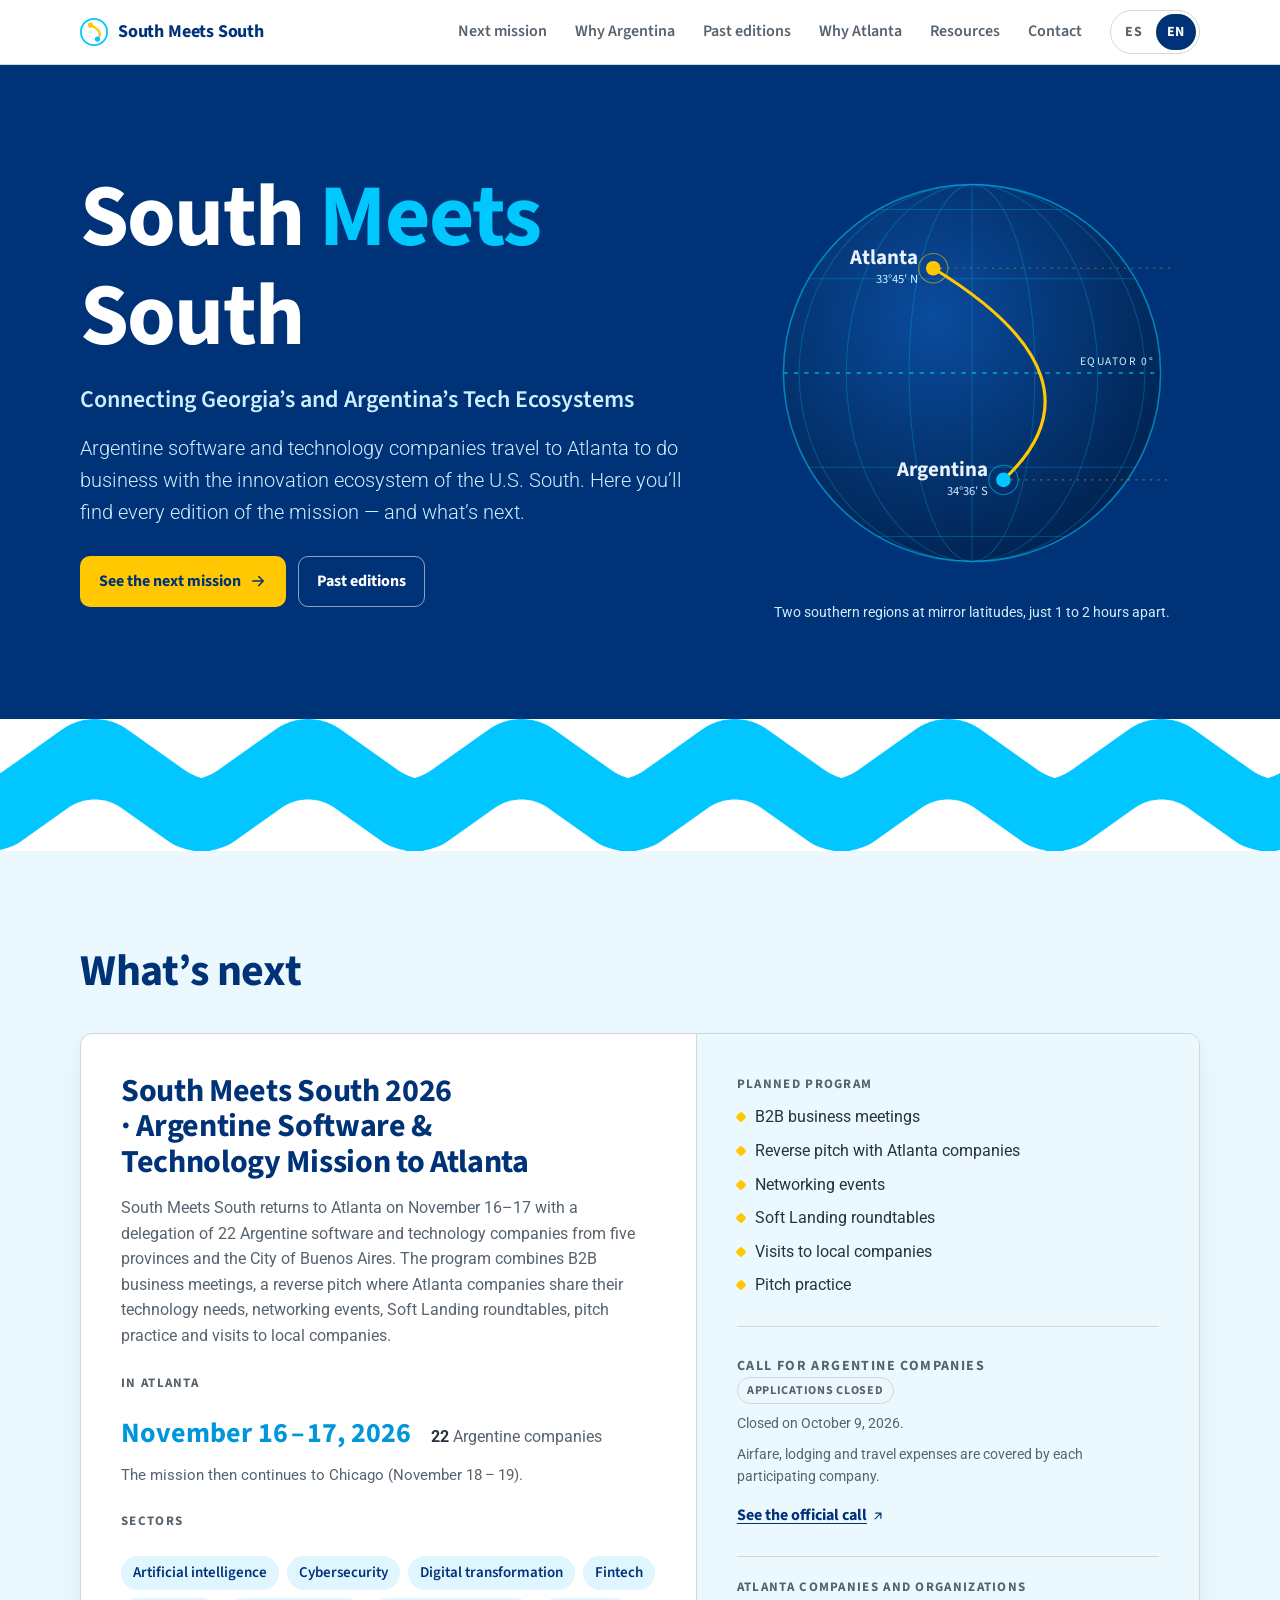
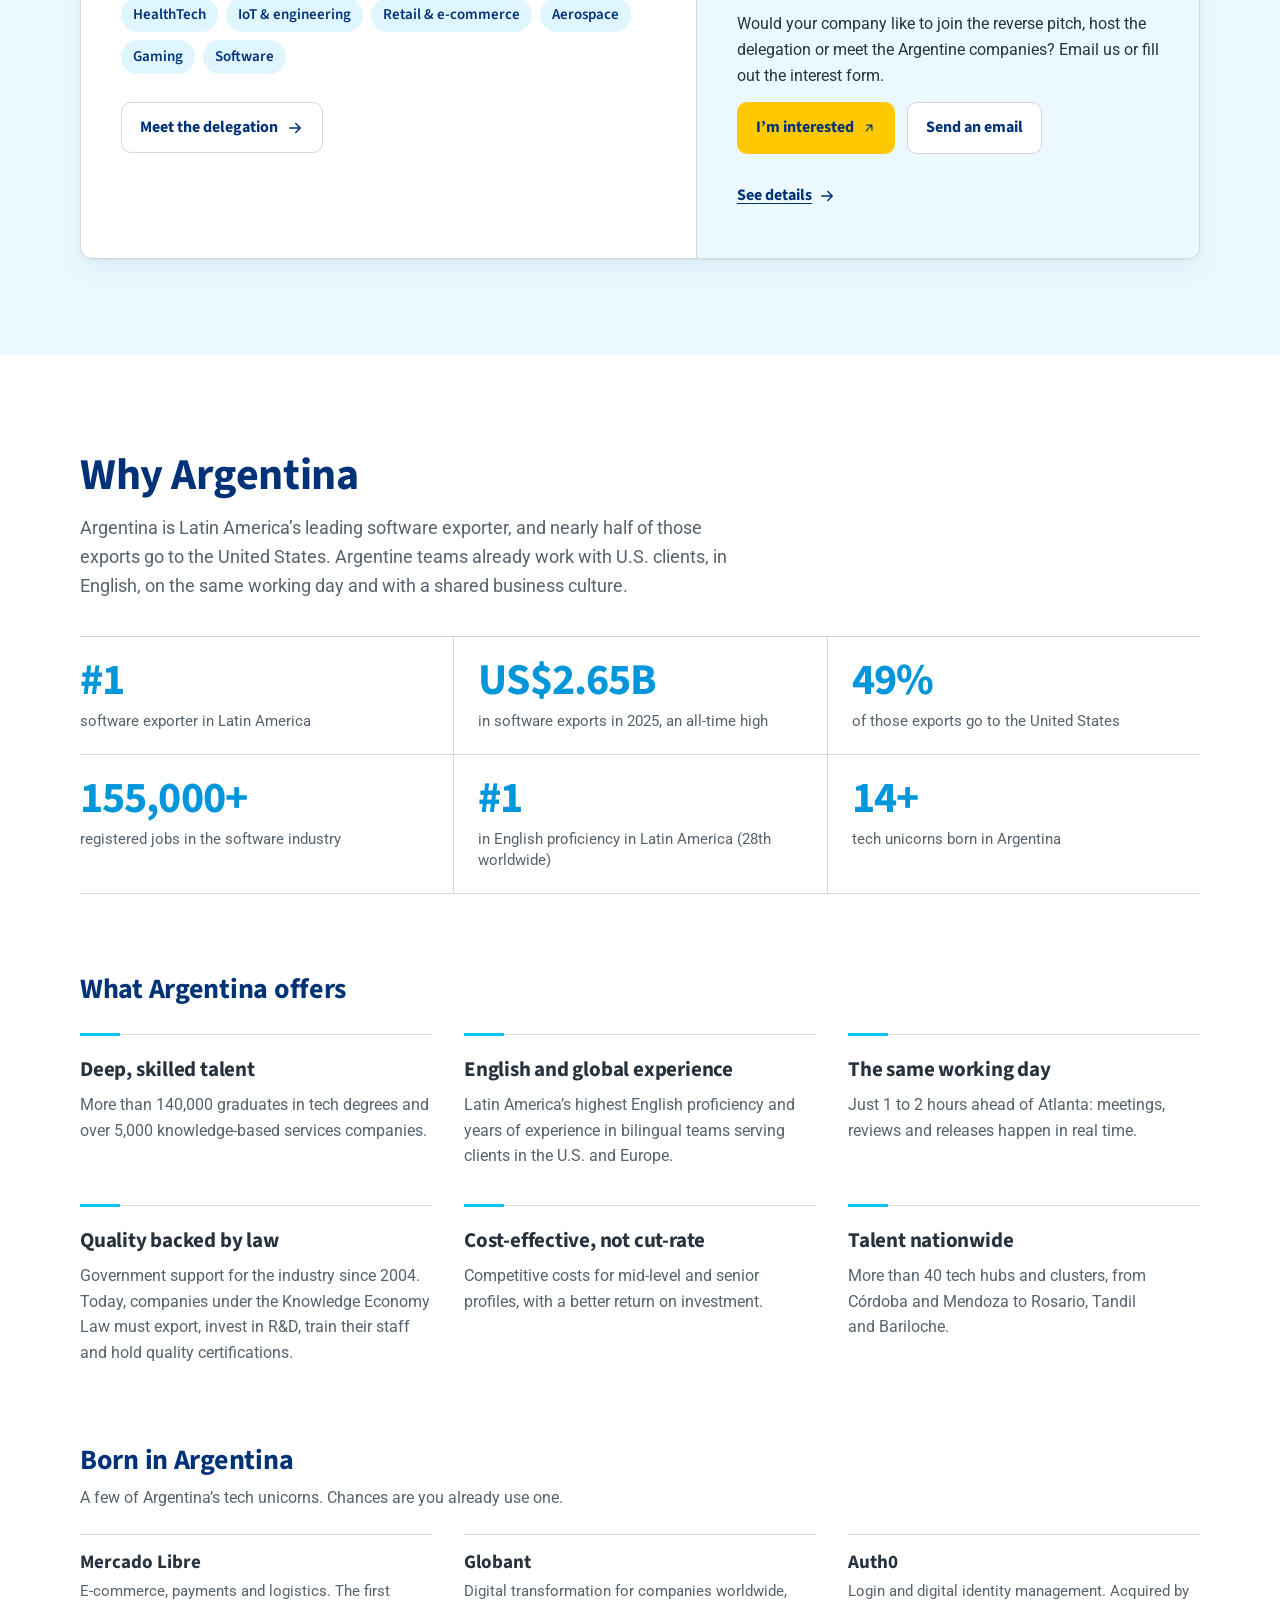
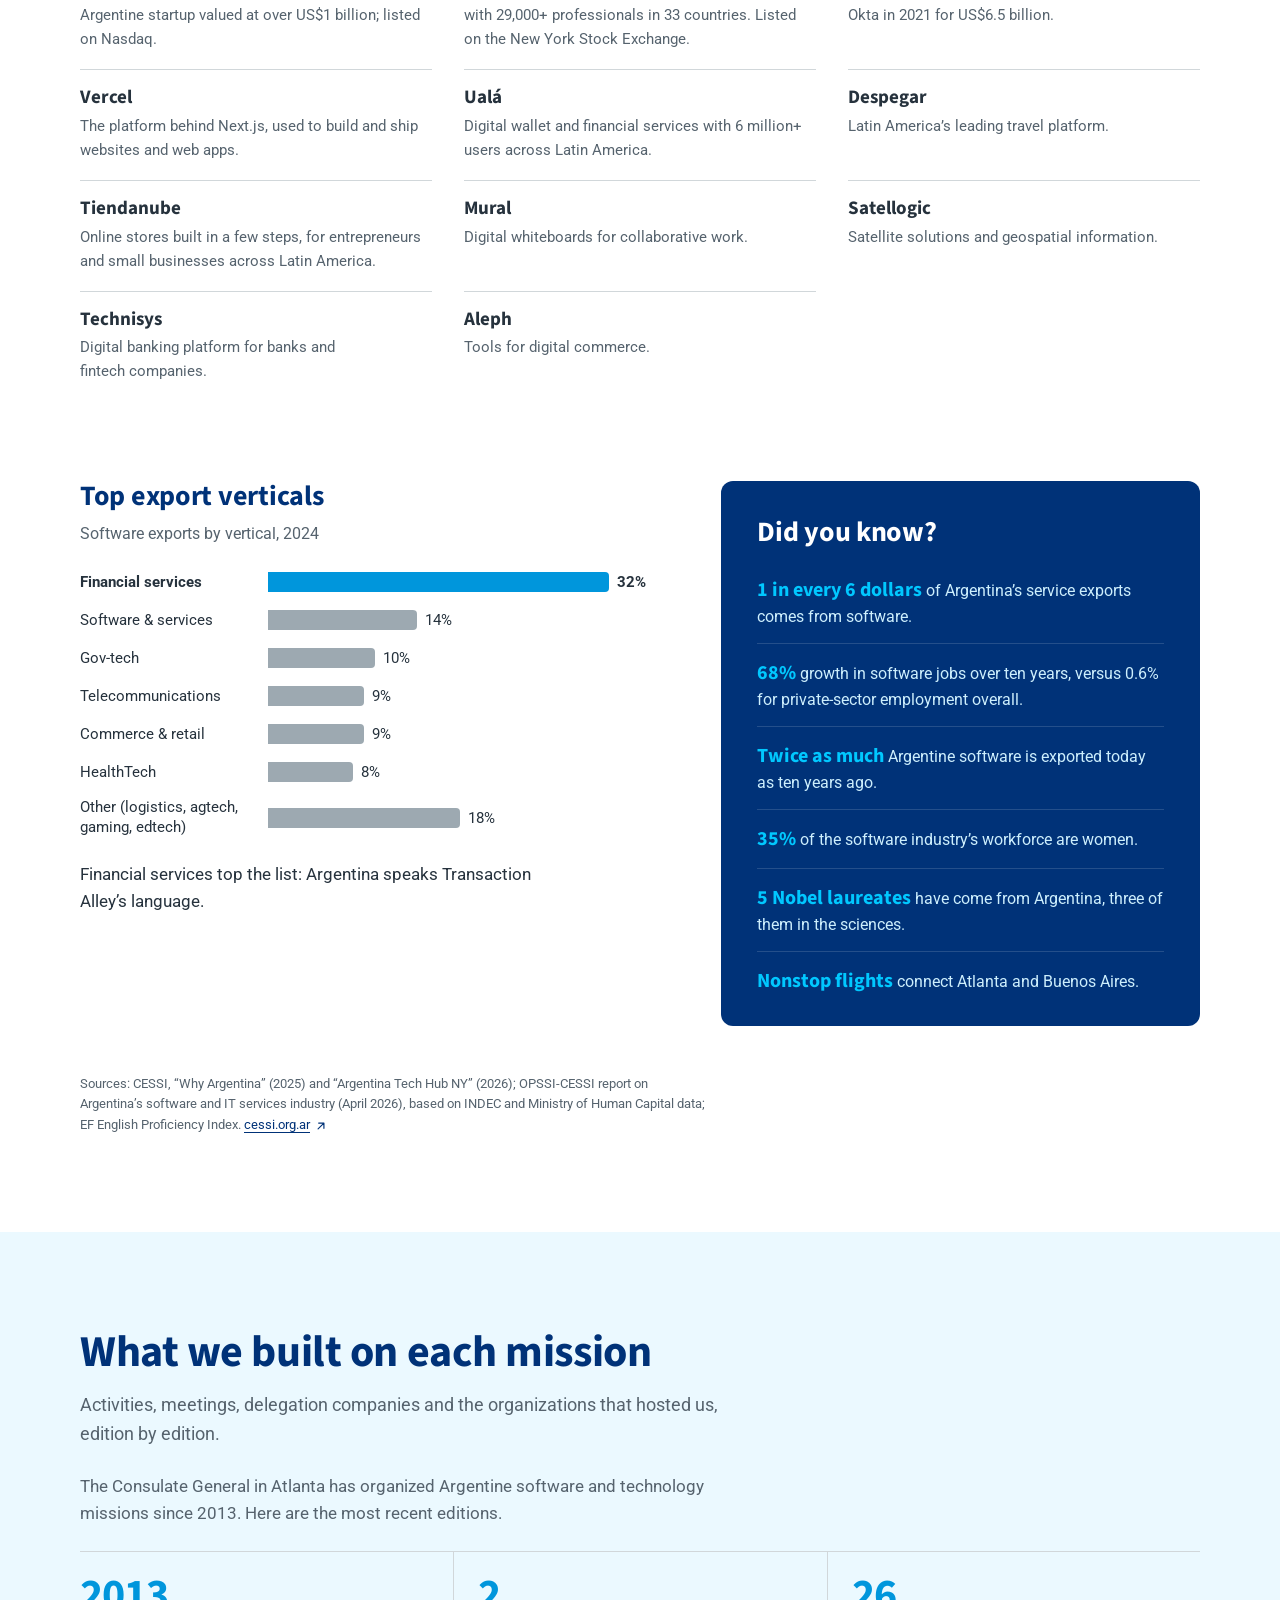
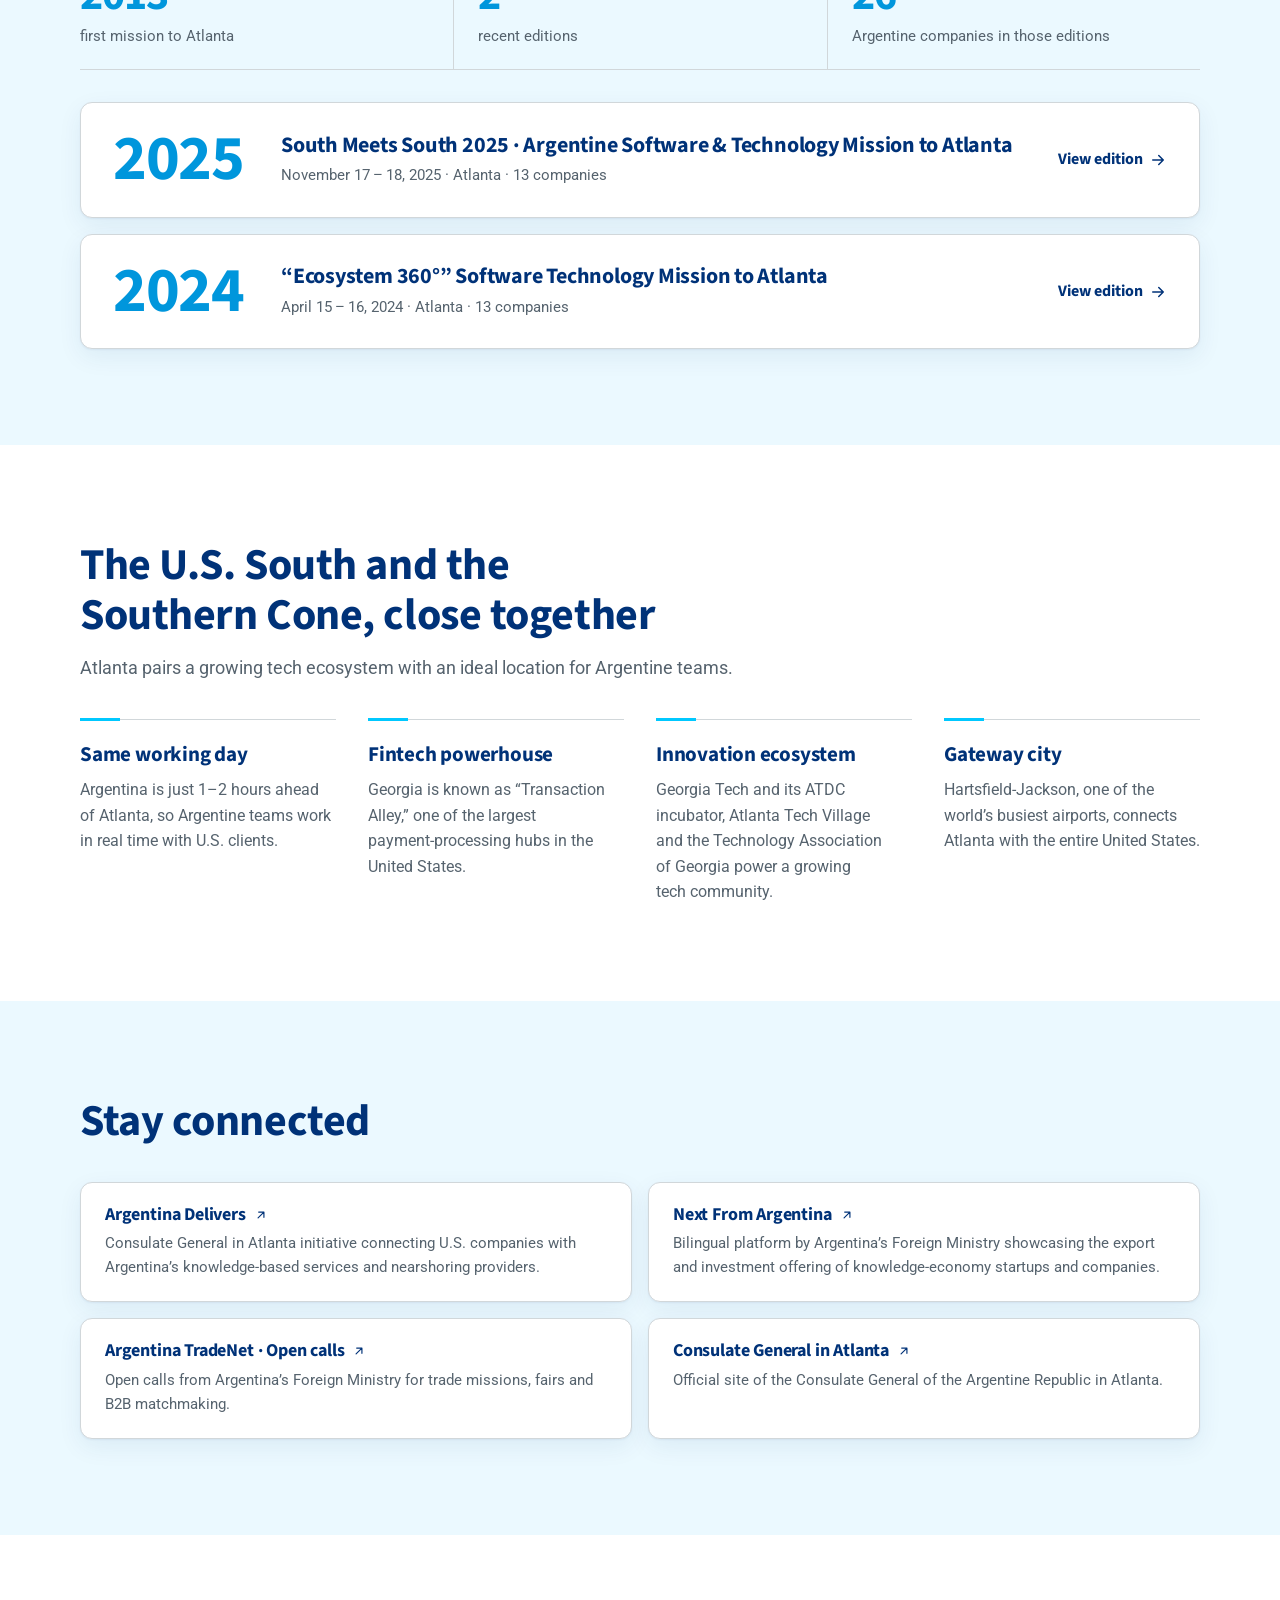
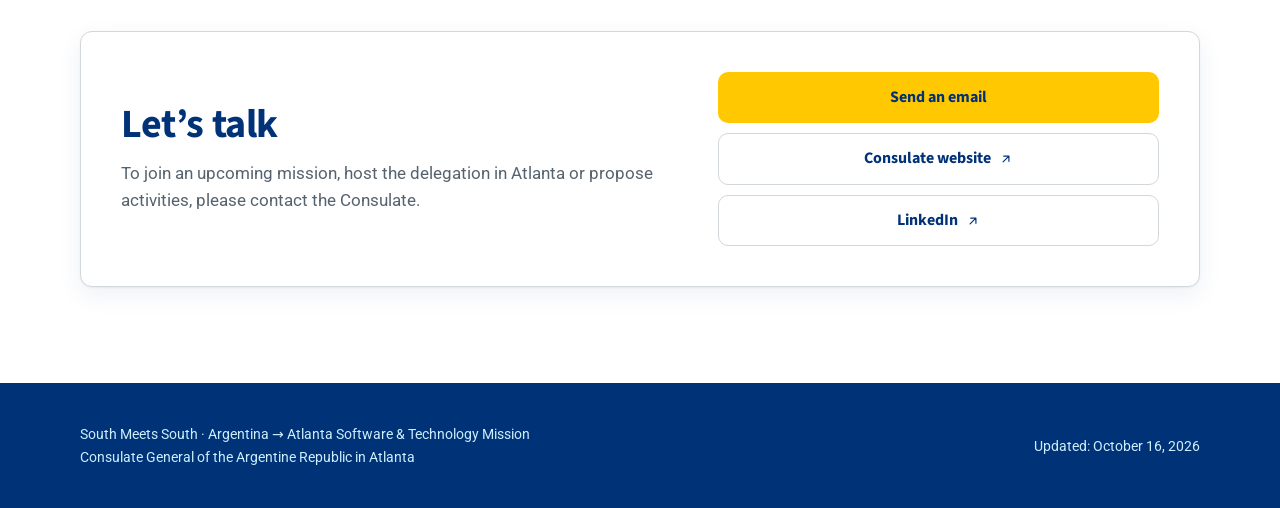
==== commit b33eab60: "Nueva sección «Por qué Argentina» en la portada (versión provisional) Sección para empresas de Atlan" ====
--- a/public/index.html
+++ b/public/index.html
@@ -30,6 +30,7 @@
       <nav id="main-nav" class="main-nav" aria-label="Principal">
         <ul>
           <li><a data-home-anchor="proxima" href="#proxima" data-i18n="nav_next">Próxima misión</a></li>
+          <li><a data-home-anchor="argentina" href="#argentina" data-i18n="nav_argentina">Por qué Argentina</a></li>
           <li><a data-home-anchor="ediciones" href="#ediciones" data-i18n="nav_editions">Ediciones</a></li>
           <li><a data-home-anchor="atlanta" href="#atlanta" data-i18n="nav_why">Por qué Atlanta</a></li>
           <li><a data-home-anchor="recursos" href="#recursos" data-i18n="nav_resources">Recursos</a></li>
@@ -53,6 +54,10 @@
         </div>
         <div id="proxima-body"></div>
       </div>
+    </section>
+
+    <section id="argentina" class="section">
+      <div class="container" id="argentina-body"></div>
     </section>
 
     <section id="ediciones" class="section">
--- a/public/css/styles.css
+++ b/public/css/styles.css
@@ -25,6 +25,10 @@
   --max: 1120px;
   --gutter: 16px;
   --focus: var(--celeste-ink);
+  /* Curvas de movimiento (también en app.js): salida fuerte, cambio en pantalla, panel tipo iOS. */
+  --ease-out: cubic-bezier(0.23, 1, 0.32, 1);
+  --ease-in-out: cubic-bezier(0.77, 0, 0.175, 1);
+  --ease-drawer: cubic-bezier(0.32, 0.72, 0, 1);
   color-scheme: light;
 }
 
@@ -205,7 +209,7 @@
   font: 600 14px/1 var(--font-body);
 }
 
-@media (max-width: 860px) {
+@media (max-width: 1100px) {
   .header-inner { gap: 10px; }
   .menu-toggle { display: inline-grid; place-items: center; margin-left: auto; width: 44px; height: 44px; padding: 0; }
   .lang-switch button { min-width: 44px; min-height: 38px; }
@@ -213,8 +217,12 @@
     position: absolute; left: 0; right: 0; top: 100%;
     background: var(--navy); border-bottom: 1px solid rgba(116, 172, 223, 0.18);
     display: none;
+    /* Se descubre hacia abajo desde el encabezado, como una persiana; se cierra por el mismo camino. */
+    clip-path: inset(0 0 100% 0);
+    transition: clip-path 150ms var(--ease-out), display 150ms allow-discrete;
   }
-  .main-nav.open { display: block; }
+  .main-nav.open { display: block; clip-path: inset(0 0 0 0); transition-duration: 200ms; }
+  @starting-style { .main-nav.open { clip-path: inset(0 0 100% 0); } }
   .main-nav ul { flex-direction: column; padding: 8px var(--gutter) 16px; }
   .main-nav a { padding: 12px; font-size: 16px; }
 }
@@ -269,9 +277,12 @@
   padding: 12px 18px; border-radius: 10px;
   font-weight: 600; font-size: 15px; text-decoration: none;
   border: 1px solid transparent; cursor: pointer;
-  transition: transform 0.15s ease, background-color 0.15s ease;
-}
-.btn:hover { transform: translateY(-1px); text-decoration: none; }
+  transition: transform 160ms var(--ease-out), background-color 150ms ease;
+}
+.btn:hover { text-decoration: none; }
+@media (hover: hover) and (pointer: fine) {
+  .btn:hover { transform: translateY(-1px); }
+}
 .btn-primary { background: var(--sol); color: #1d1300; }
 .btn-primary:hover { background: #ffc23a; }
 .btn-ghost { border-color: rgba(116, 172, 223, 0.45); color: var(--on-navy); }
@@ -391,7 +402,7 @@
   .stats { grid-template-columns: 1fr; }
   .stat { flex-direction: row-reverse; justify-content: flex-end; align-items: baseline; gap: 16px; padding: 14px 0; }
   .stat + .stat { border-left: 0; border-top: 1px solid var(--line); padding-left: 0; }
-  .stat dd { min-width: 96px; font-size: 32px; }
+  .stat dd { flex: none; min-width: 96px; font-size: 32px; }
 }
 
 .editions { list-style: none; margin: 0; padding: 0; display: grid; gap: 16px; }
@@ -399,9 +410,12 @@
   display: grid; gap: 16px; align-items: center;
   grid-template-columns: 1fr;
   padding: 24px; text-decoration: none; color: inherit;
-  transition: border-color 0.15s ease, transform 0.15s ease;
-}
-.edition-card:hover { border-color: var(--celeste); transform: translateY(-2px); text-decoration: none; }
+  transition: border-color 150ms ease, transform 160ms var(--ease-out);
+}
+.edition-card:hover { border-color: var(--celeste); text-decoration: none; }
+@media (hover: hover) and (pointer: fine) {
+  .edition-card:hover { transform: translateY(-2px); }
+}
 @media (min-width: 760px) {
   .edition-card { grid-template-columns: 140px 1fr auto; gap: 28px; padding: 28px 32px; }
 }
@@ -422,7 +436,8 @@
 @media (min-width: 1000px) { .why-list { grid-template-columns: repeat(4, 1fr); } }
 .why { position: relative; padding-top: 22px; border-top: 1px solid var(--line); }
 .why::before { content: ""; position: absolute; top: -2px; left: 0; width: 40px; height: 3px; background: var(--celeste); }
-.why h3 { font-size: 21px; font-weight: 700; margin-bottom: 10px; }
+.why h3, .why h4 { font-family: var(--font-display); font-size: 21px; font-weight: 700; line-height: 1.2; letter-spacing: -0.01em; margin: 0 0 10px; text-wrap: balance; }
+@media (min-width: 1000px) { .why-list.cols-3 { grid-template-columns: repeat(3, 1fr); } }
 .why p { margin: 0; color: var(--ink-2); font-size: 16px; }
 
 .grid-2 { display: grid; gap: 16px; grid-template-columns: 1fr; }
@@ -597,12 +612,12 @@
   display: inline-flex; align-items: center; gap: 14px; padding: 0; border: 0; background: none;
   font: inherit; color: inherit; letter-spacing: inherit; cursor: pointer; text-align: left;
 }
-.fold-body { margin-top: 20px; }
+.fold-inner { padding-top: 20px; }
 .chev {
   display: inline-grid; place-items: center; flex: none; width: 34px; height: 34px; border-radius: 50%;
-  border: 1px solid var(--line); color: var(--ink-2); transition: transform 0.2s ease, border-color 0.15s ease, color 0.15s ease;
-}
-.fold-btn[aria-expanded="true"] .chev, .gallery-group[open] > summary .chev { transform: rotate(180deg); }
+  border: 1px solid var(--line); color: var(--ink-2); transition: transform 200ms var(--ease-in-out), border-color 150ms ease, color 150ms ease;
+}
+.fold-btn[aria-expanded="true"] .chev, .gallery-group.is-open > summary .chev { transform: rotate(180deg); }
 .fold-btn:hover .chev, .gallery-group > summary:hover .chev { border-color: var(--celeste); color: var(--celeste-ink); }
 .fold-btn:focus-visible, .gallery-group > summary:focus-visible { outline-offset: 4px; border-radius: 6px; }
 .gallery-groups { border-bottom: 1px solid var(--line); }
@@ -620,8 +635,10 @@
   display: block; width: 100%; padding: 0; border: 0; background: none; cursor: zoom-in;
   border-radius: var(--radius-sm); overflow: hidden;
 }
-.gallery .photo img { width: 100%; height: auto; aspect-ratio: 4 / 3; object-fit: cover; border-radius: 0; transition: transform 0.25s ease; }
-.gallery .photo:hover img { transform: scale(1.03); }
+.gallery .photo img { width: 100%; height: auto; aspect-ratio: 4 / 3; object-fit: cover; border-radius: 0; transition: transform 250ms var(--ease-out); }
+@media (hover: hover) and (pointer: fine) {
+  .gallery .photo:hover img { transform: scale(1.03); }
+}
 .gallery-credit { margin: 20px 0 0; font-size: 14px; color: var(--ink-2); }
 @media (max-width: 560px) {
   .gallery.photos { grid-template-columns: repeat(2, minmax(0, 1fr)); gap: 8px; }
@@ -634,11 +651,22 @@
   background: rgba(3, 10, 20, 0.94); color: #ffffff; overflow: hidden;
 }
 dialog.lightbox::backdrop { background: rgba(3, 10, 20, 0.94); }
+dialog.lightbox, dialog.lightbox::backdrop {
+  transition: opacity 200ms var(--ease-out), overlay 200ms allow-discrete, display 200ms allow-discrete;
+}
+dialog.lightbox:not([open]), dialog.lightbox:not([open])::backdrop { opacity: 0; }
+@starting-style {
+  dialog.lightbox[open], dialog.lightbox[open]::backdrop { opacity: 0; }
+}
 .lightbox figure {
   height: 100%; margin: 0; padding: 56px 72px 20px;
   display: flex; flex-direction: column; align-items: center; justify-content: center; gap: 12px;
-}
-.lightbox img { max-width: 100%; max-height: calc(100dvh - 150px); width: auto; height: auto; border-radius: 6px; }
+  touch-action: pan-y pinch-zoom; /* el gesto horizontal lo maneja el visor */
+}
+.lightbox img {
+  max-width: 100%; max-height: calc(100dvh - 150px); width: auto; height: auto; border-radius: 6px;
+  user-select: none; -webkit-user-drag: none;
+}
 .lightbox figcaption { max-width: 900px; text-align: center; font-size: 15px; line-height: 1.5; }
 .lightbox .lb-count { display: block; margin-top: 4px; font-size: 13px; color: #b9cbe0; }
 .lb-btn {
@@ -710,8 +738,20 @@
   background: var(--surface); color: var(--ink);
   box-shadow: 0 24px 60px rgba(0, 0, 0, 0.35);
   overflow: auto; overscroll-behavior: contain;
-}
-dialog.ficha::backdrop { background: rgba(7, 16, 27, 0.6); }
+  transition:
+    opacity 250ms var(--ease-out), transform 250ms var(--ease-out),
+    overlay 250ms allow-discrete, display 250ms allow-discrete;
+}
+dialog.ficha::backdrop {
+  background: rgba(7, 16, 27, 0.6);
+  transition: opacity 250ms var(--ease-out), overlay 250ms allow-discrete, display 250ms allow-discrete;
+}
+dialog.ficha:not([open]) { opacity: 0; transform: scale(0.96); }
+dialog.ficha:not([open])::backdrop { opacity: 0; }
+@starting-style {
+  dialog.ficha[open] { opacity: 0; transform: scale(0.96); }
+  dialog.ficha[open]::backdrop { opacity: 0; }
+}
 .ficha-close {
   position: sticky; top: 10px; float: right; margin: 10px 10px 0 0; z-index: 1;
   display: grid; place-items: center; width: 40px; height: 40px; border-radius: 50%;
@@ -748,3 +788,109 @@
   .ficha-head { flex-direction: column; align-items: flex-start; gap: 12px; }
   .ficha-head .logo { width: 130px; height: 66px; }
 }
+
+/* ───────── Por qué Argentina ───────── */
+/* Cifras en tres columnas (dos en tableta, renglones en el celular). */
+.stats.stats-3 { grid-template-columns: repeat(2, minmax(0, 1fr)); }
+.stats.stats-3 .stat + .stat { border-left: 0; padding-left: 0; }
+.stats.stats-3 .stat:nth-child(n + 3) { border-top: 1px solid var(--line); }
+.stats.stats-3 .stat:nth-child(2n) { border-left: 1px solid var(--line); padding-left: 24px; }
+@media (min-width: 900px) {
+  .stats.stats-3 { grid-template-columns: repeat(3, minmax(0, 1fr)); }
+  .stats.stats-3 .stat:nth-child(n) { border-left: 0; padding-left: 0; border-top: 0; }
+  .stats.stats-3 .stat:nth-child(n + 4) { border-top: 1px solid var(--line); }
+  .stats.stats-3 .stat:not(:nth-child(3n + 1)) { border-left: 1px solid var(--line); padding-left: 24px; }
+}
+@media (max-width: 560px) {
+  .stats.stats-3 { grid-template-columns: 1fr; }
+  .stats.stats-3 .stat:nth-child(n) { border-left: 0; padding-left: 0; }
+  .stats.stats-3 .stat + .stat { border-top: 1px solid var(--line); }
+  /* Valores largos («USD 2.651 M»): el número arriba y el texto debajo. */
+  .stats.stats-3 .stat { flex-direction: column-reverse; align-items: flex-start; gap: 6px; }
+}
+
+.ar-block { margin-top: 64px; }
+@media (min-width: 900px) { .ar-block { margin-top: 80px; } }
+.ar-title { font-size: clamp(22px, 2.6vw, 28px); font-weight: 700; margin: 0 0 8px; }
+.ar-note { color: var(--ink-2); margin: 0 0 24px; max-width: 68ch; }
+.ar-block > .ar-title + .why-list { margin-top: 28px; }
+
+/* Empresas nacidas en la Argentina: lista en columnas, sin tarjetas. */
+.ar-companies { list-style: none; margin: 0; padding: 0; display: grid; gap: 0 32px; grid-template-columns: 1fr; }
+@media (min-width: 640px) { .ar-companies { grid-template-columns: repeat(2, 1fr); } }
+@media (min-width: 1000px) { .ar-companies { grid-template-columns: repeat(3, 1fr); } }
+.ar-companies li { padding: 16px 0 18px; border-top: 1px solid var(--line); }
+.ar-companies strong { display: block; font-family: var(--font-display); font-size: 19px; font-weight: 700; line-height: 1.25; color: var(--ink); }
+.ar-companies p { margin: 4px 0 0; color: var(--ink-2); font-size: 15px; }
+
+/* Exportaciones por vertical y datos que sorprenden, lado a lado. */
+.ar-split { display: grid; gap: 48px; grid-template-columns: 1fr; align-items: start; }
+@media (min-width: 900px) { .ar-split { grid-template-columns: minmax(0, 1.1fr) minmax(0, 0.9fr); gap: 56px; } }
+
+/* Barras: 20 px de alto, extremo redondeado, valor escrito en la punta. */
+.bars { list-style: none; margin: 0; padding: 0; display: grid; gap: 14px; }
+.bars li { display: grid; grid-template-columns: minmax(0, 11em) minmax(0, 1fr); gap: 12px; align-items: center; }
+.bar-label { font-size: 15px; line-height: 1.3; color: var(--ink); }
+.bar-track { display: flex; align-items: center; gap: 8px; min-height: 20px; }
+/* --f: fracción del valor máximo; 3.5em quedan libres para el número. */
+.bar { flex: none; display: block; height: 20px; width: calc((100% - 3.5em) * var(--f, 0)); min-width: 4px; border-radius: 0 4px 4px 0; background: var(--bar, #9da9b1); }
+.bars li.is-accent .bar { background: var(--bar-accent, var(--celeste)); }
+.bars li.is-accent .bar-label, .bars li.is-accent .bar-value { font-weight: 700; }
+.bar-value { flex: none; font-size: 15px; color: var(--ink); }
+@media (max-width: 560px) {
+  .bars li { grid-template-columns: 1fr; gap: 6px; }
+}
+.ar-punch { margin: 24px 0 0; font-size: 17px; color: var(--ink); max-width: 52ch; }
+
+.ar-facts { background: var(--navy); color: var(--on-navy-2); border-radius: var(--radius); padding: 28px 28px 12px; }
+@media (min-width: 900px) { .ar-facts { padding: 36px 36px 16px; } }
+.ar-facts .ar-title { color: var(--on-navy); margin-bottom: 12px; }
+.ar-facts ul { list-style: none; margin: 0; padding: 0; }
+.ar-facts li { padding: 14px 0; border-top: 1px solid rgba(255, 255, 255, 0.14); font-size: 16px; line-height: 1.5; }
+.ar-facts li:first-child { border-top: 0; }
+.ar-facts strong { font-family: var(--font-display); font-size: 20px; font-weight: 700; color: var(--celeste); }
+
+.ar-sources { margin: 48px 0 0; font-size: 13px; color: var(--ink-2); max-width: 90ch; }
+.ar-sources a { display: inline-flex; align-items: center; gap: 4px; white-space: nowrap; }
+
+/* ───────── Respuesta al presionar ───────── */
+/* :active es un toque real también en el celular; reemplaza el gris que pinta el navegador. */
+.btn, .more-info, .lb-btn, .ficha-close, .menu-toggle, .lang-switch button, .gallery .photo,
+.edition-card, a.resource, .pager a, .press a.card {
+  -webkit-tap-highlight-color: transparent;
+}
+.more-info, .lb-btn, .ficha-close, .menu-toggle, .lang-switch button, .gallery .photo,
+a.resource, .pager a, .press a.card {
+  transition-property: transform, background-color, border-color, color;
+  transition-duration: 160ms, 150ms, 150ms, 150ms;
+  transition-timing-function: var(--ease-out), ease, ease, ease;
+}
+.btn:active, .more-info:active, .lb-btn:active, .ficha-close:active, .menu-toggle:active,
+.lang-switch button:active, .gallery .photo:active { transform: scale(0.97); }
+.lb-prev:active, .lb-next:active { transform: translateY(-50%) scale(0.97); }
+/* Las tarjetas grandes se hunden menos: a ese ancho, 0,97 se notaría demasiado. */
+.edition-card:active, a.resource:active, .pager a:active, .press a.card:active { transform: scale(0.98); }
+@media (max-width: 560px) {
+  .lb-prev:active, .lb-next:active { transform: scale(0.97); }
+}
+
+/* ───────── Movimiento reducido: menos y más suave, no cero ───────── */
+@media (prefers-reduced-motion: reduce) {
+  /* Sin cambios de tamaño ni de posición: quedan los cambios de color y los fundidos. */
+  .btn:active, .more-info:active, .lb-btn:active, .ficha-close:active, .menu-toggle:active,
+  .lang-switch button:active, .gallery .photo:active, .edition-card:active, a.resource:active,
+  .pager a:active, .press a.card:active, .btn:hover, .edition-card:hover, .gallery .photo:hover img { transform: none; }
+  .lb-prev:active, .lb-next:active { transform: translateY(-50%); }
+  dialog.ficha:not([open]) { transform: none; }
+  @starting-style { dialog.ficha[open] { transform: none; } }
+  .chev { transition-property: border-color, color; }
+}
+@media (prefers-reduced-motion: reduce) and (max-width: 560px) {
+  .lb-prev:active, .lb-next:active { transform: none; }
+}
+@media (prefers-reduced-motion: reduce) and (max-width: 1100px) {
+  /* El menú aparece con un fundido en lugar de descubrirse. */
+  .main-nav { clip-path: none; opacity: 0; transition-property: opacity, display; }
+  .main-nav.open { clip-path: none; opacity: 1; }
+  @starting-style { .main-nav.open { clip-path: none; opacity: 0; } }
+}
--- a/public/css/marca-pais.css
+++ b/public/css/marca-pais.css
@@ -143,7 +143,7 @@
 .lang-switch button[aria-pressed="true"] { background: var(--mpa-azul-oscuro); color: #ffffff; }
 .lang-switch button:not([aria-pressed="true"]):hover { color: var(--heading); background: var(--celeste-soft); }
 .menu-toggle { border-color: var(--line); color: var(--heading); }
-@media (max-width: 860px) {
+@media (max-width: 1100px) {
   .main-nav { background: var(--surface); border-bottom: 1px solid var(--line); }
 }
 @media (prefers-color-scheme: dark) {
@@ -205,9 +205,9 @@
 a.card:hover, .org.card:hover, a.resource:hover { border-color: var(--mpa-azul); }
 .chip { color: var(--heading); }
 .org .sector { color: var(--mpa-azul-oscuro); }
-/* Inscripción abierta: Amarillo como acento de acción. Logos blancos: sobre Azul oscuro. */
+/* Inscripción abierta: Amarillo como acento de acción.
+   Los logos de las empresas no se tocan: son diseños propios y conservan su fondo (styles.css). */
 .pill-open { background: var(--mpa-amarillo); color: var(--mpa-azul-oscuro); }
-.org .logo.dark, .ficha-head .logo.dark { background: var(--mpa-azul-oscuro); border-color: var(--mpa-azul-oscuro); }
 .why::before { background: var(--mpa-celeste); }
 .more-info { color: var(--heading); }
 .more-info:hover { border-color: var(--mpa-azul); }
@@ -221,3 +221,12 @@
 :root[data-theme="dark"] .next-dates,
 :root[data-theme="dark"] .edition-year,
 :root[data-theme="dark"] .org .sector { color: var(--mpa-celeste); }
+
+/* «Por qué Argentina»: barras en Plata y la vertical destacada en Azul (Celeste en modo oscuro). */
+:root { --bar: var(--mpa-plata-3); --bar-accent: var(--mpa-azul); }
+.ar-facts strong { color: var(--mpa-celeste); }
+@media (prefers-color-scheme: dark) {
+  :root:not([data-theme="light"]) { --bar: #5e7590; --bar-accent: var(--mpa-celeste); }
+}
+:root[data-theme="dark"] { --bar: #5e7590; --bar-accent: var(--mpa-celeste); }
+
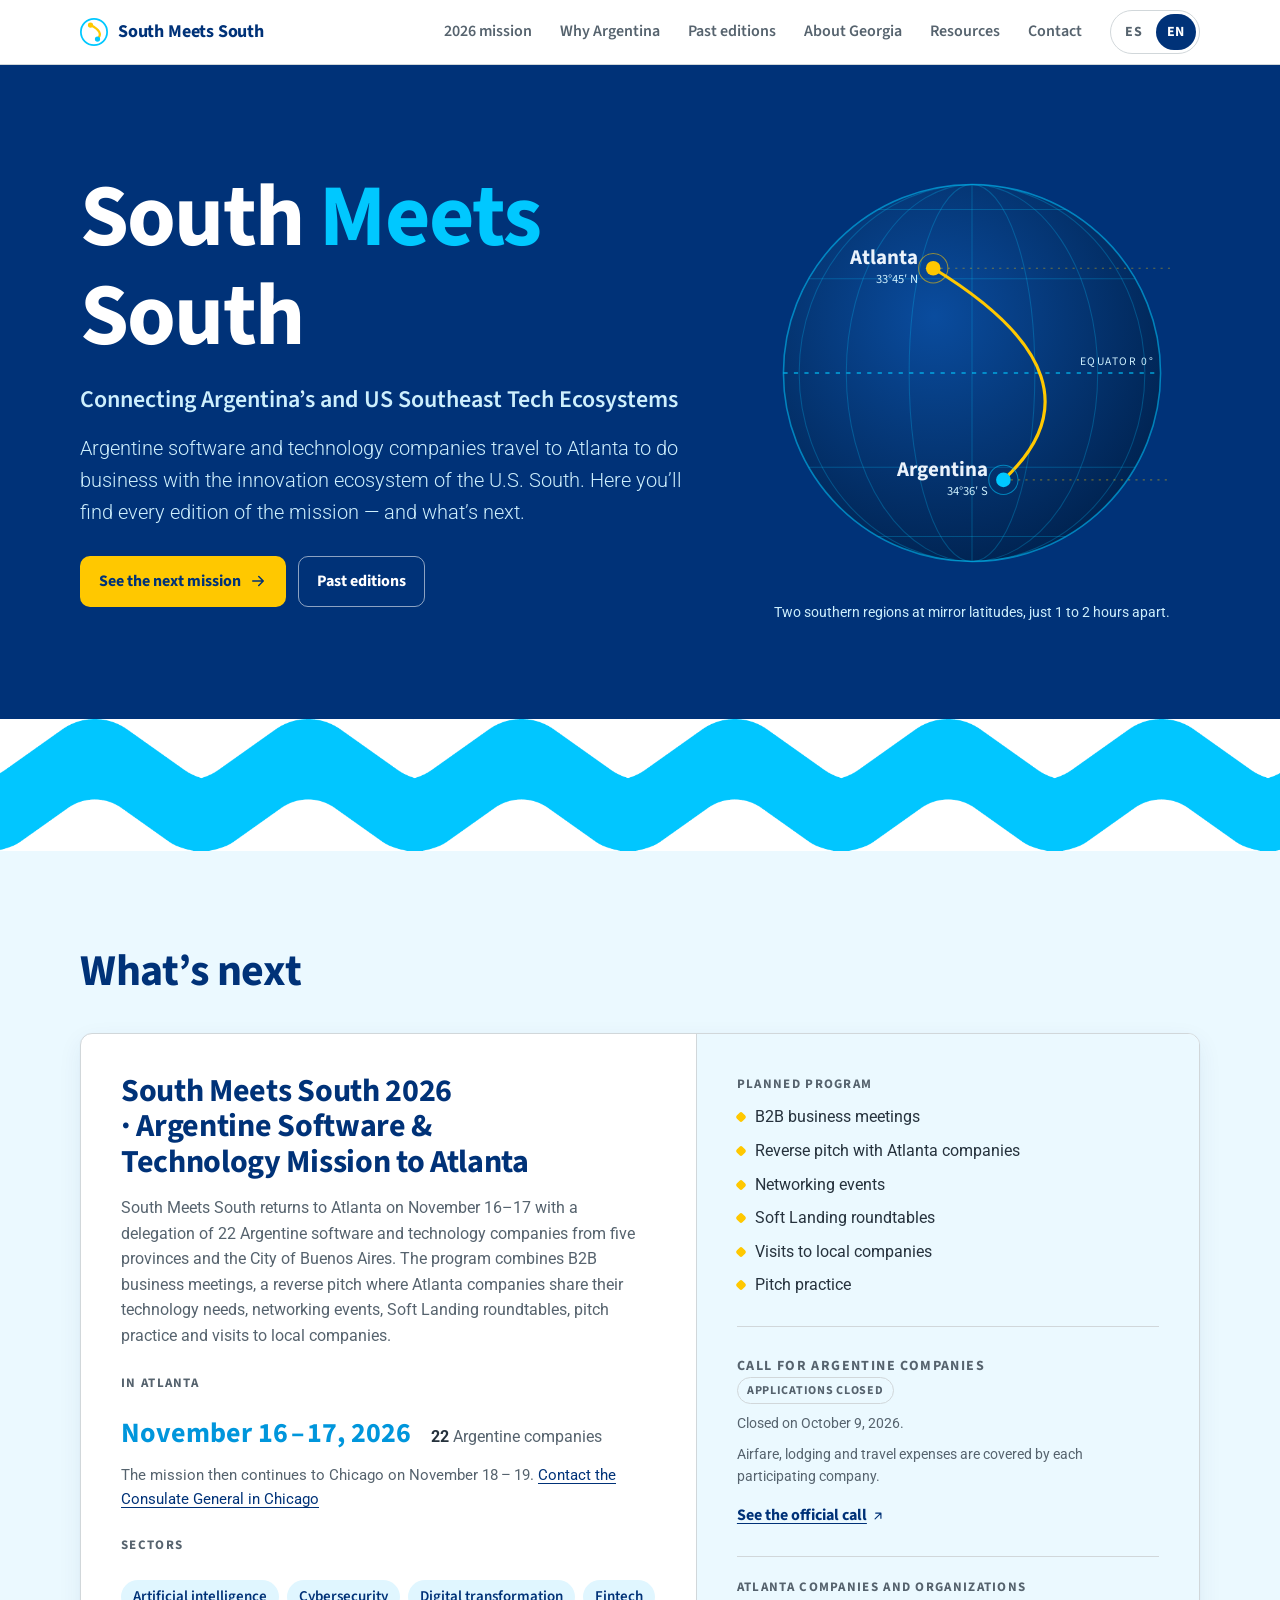
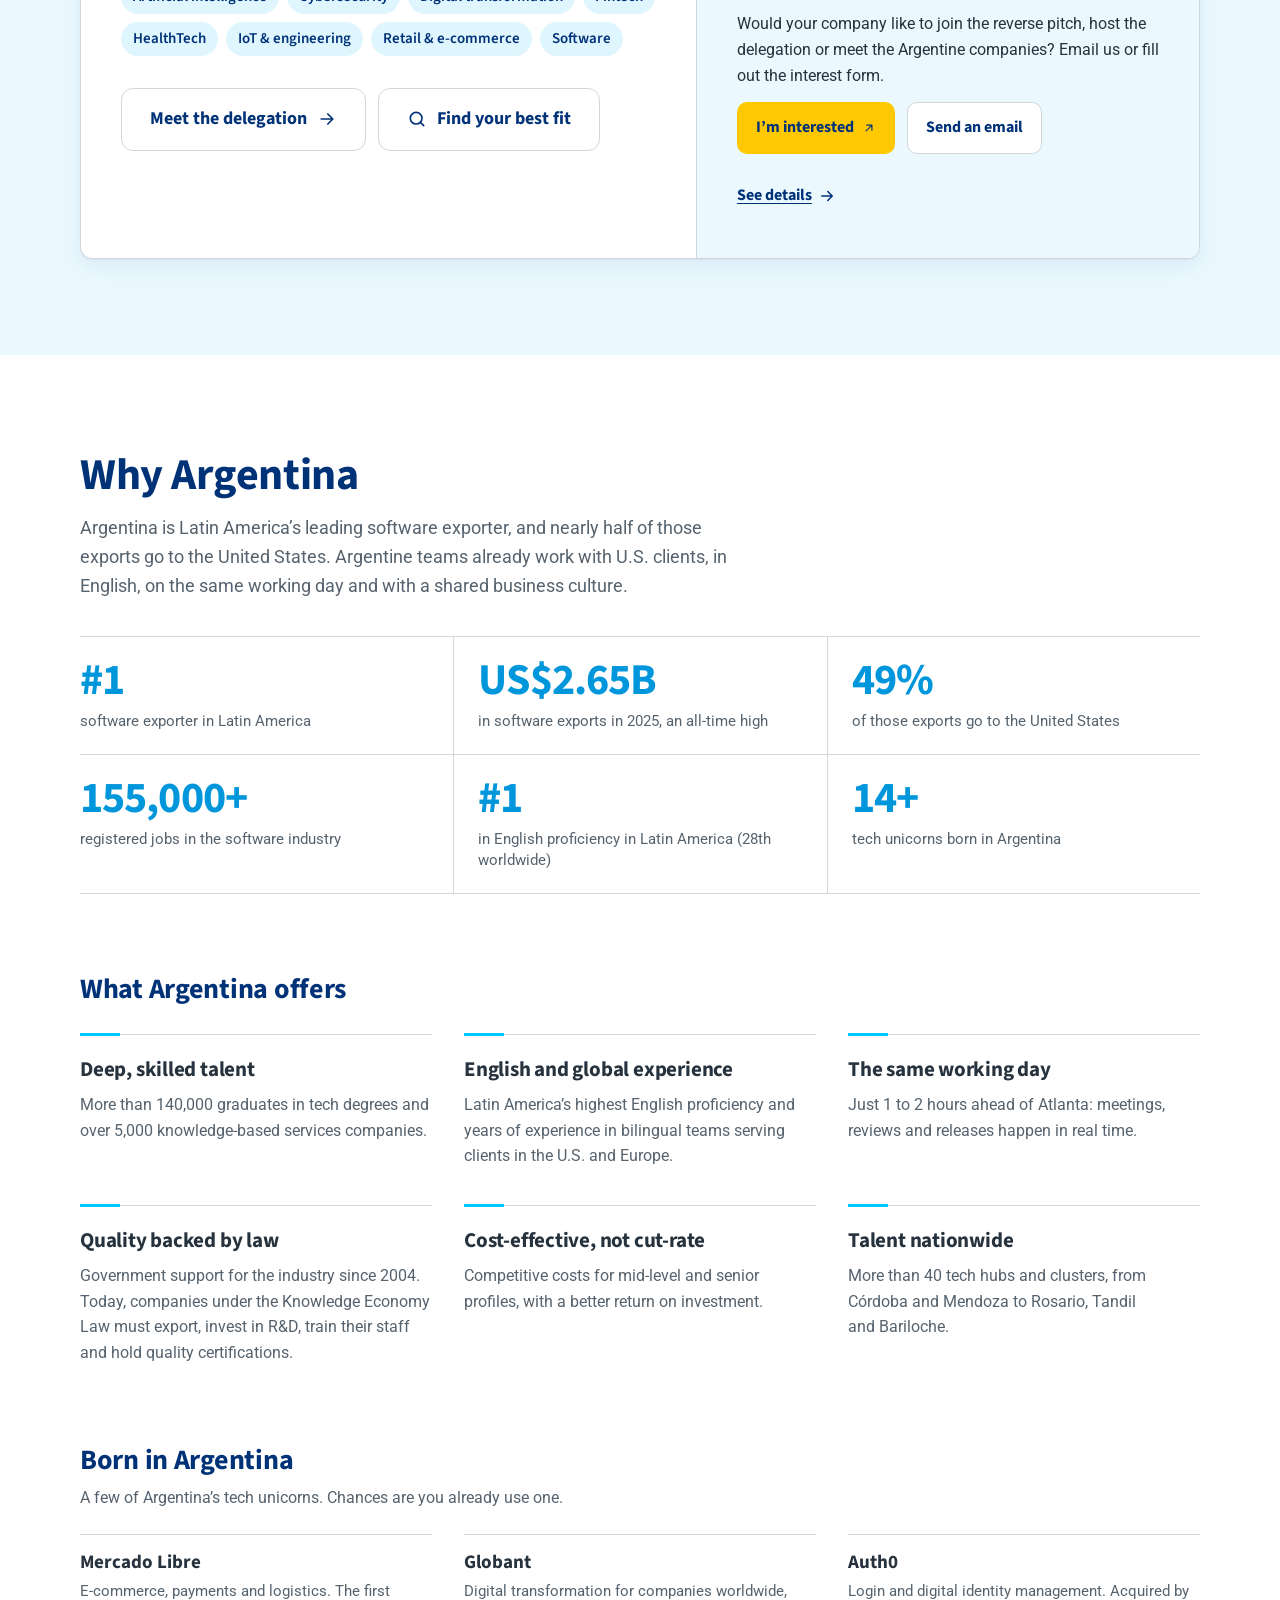
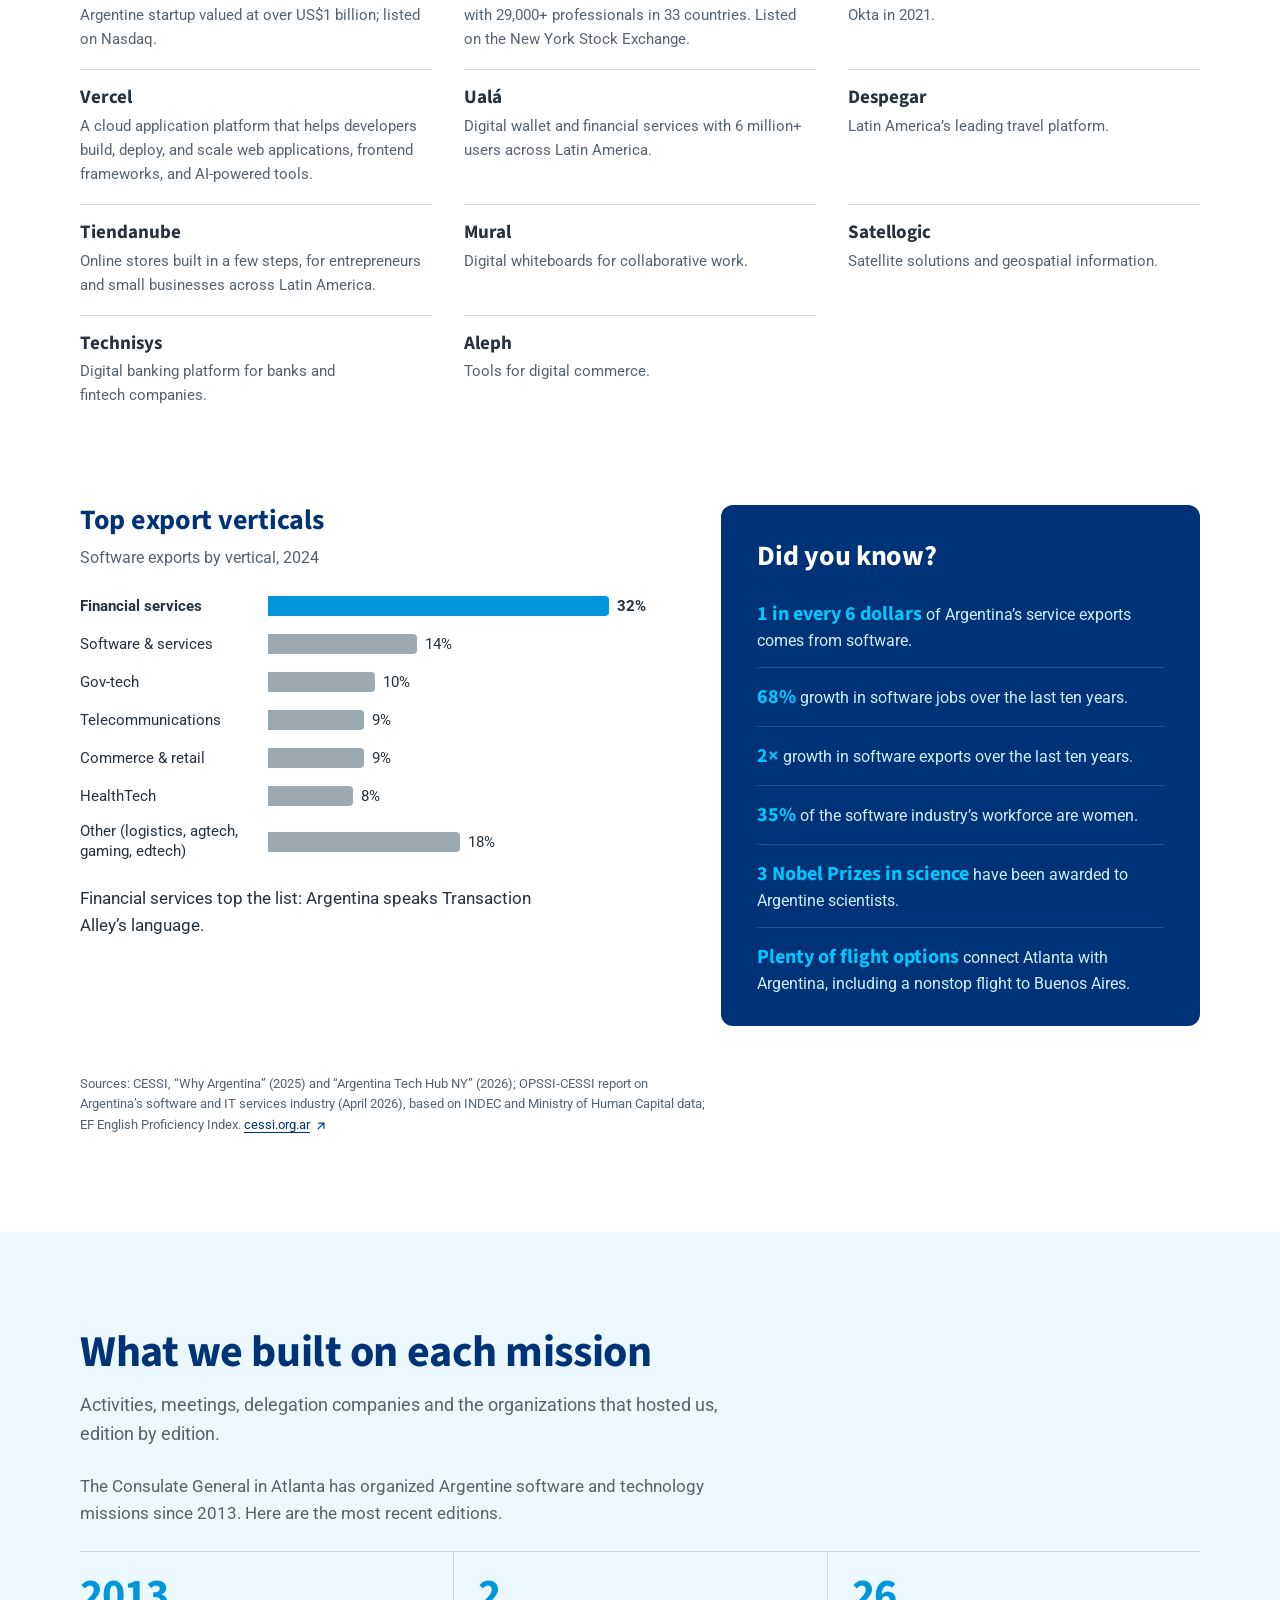
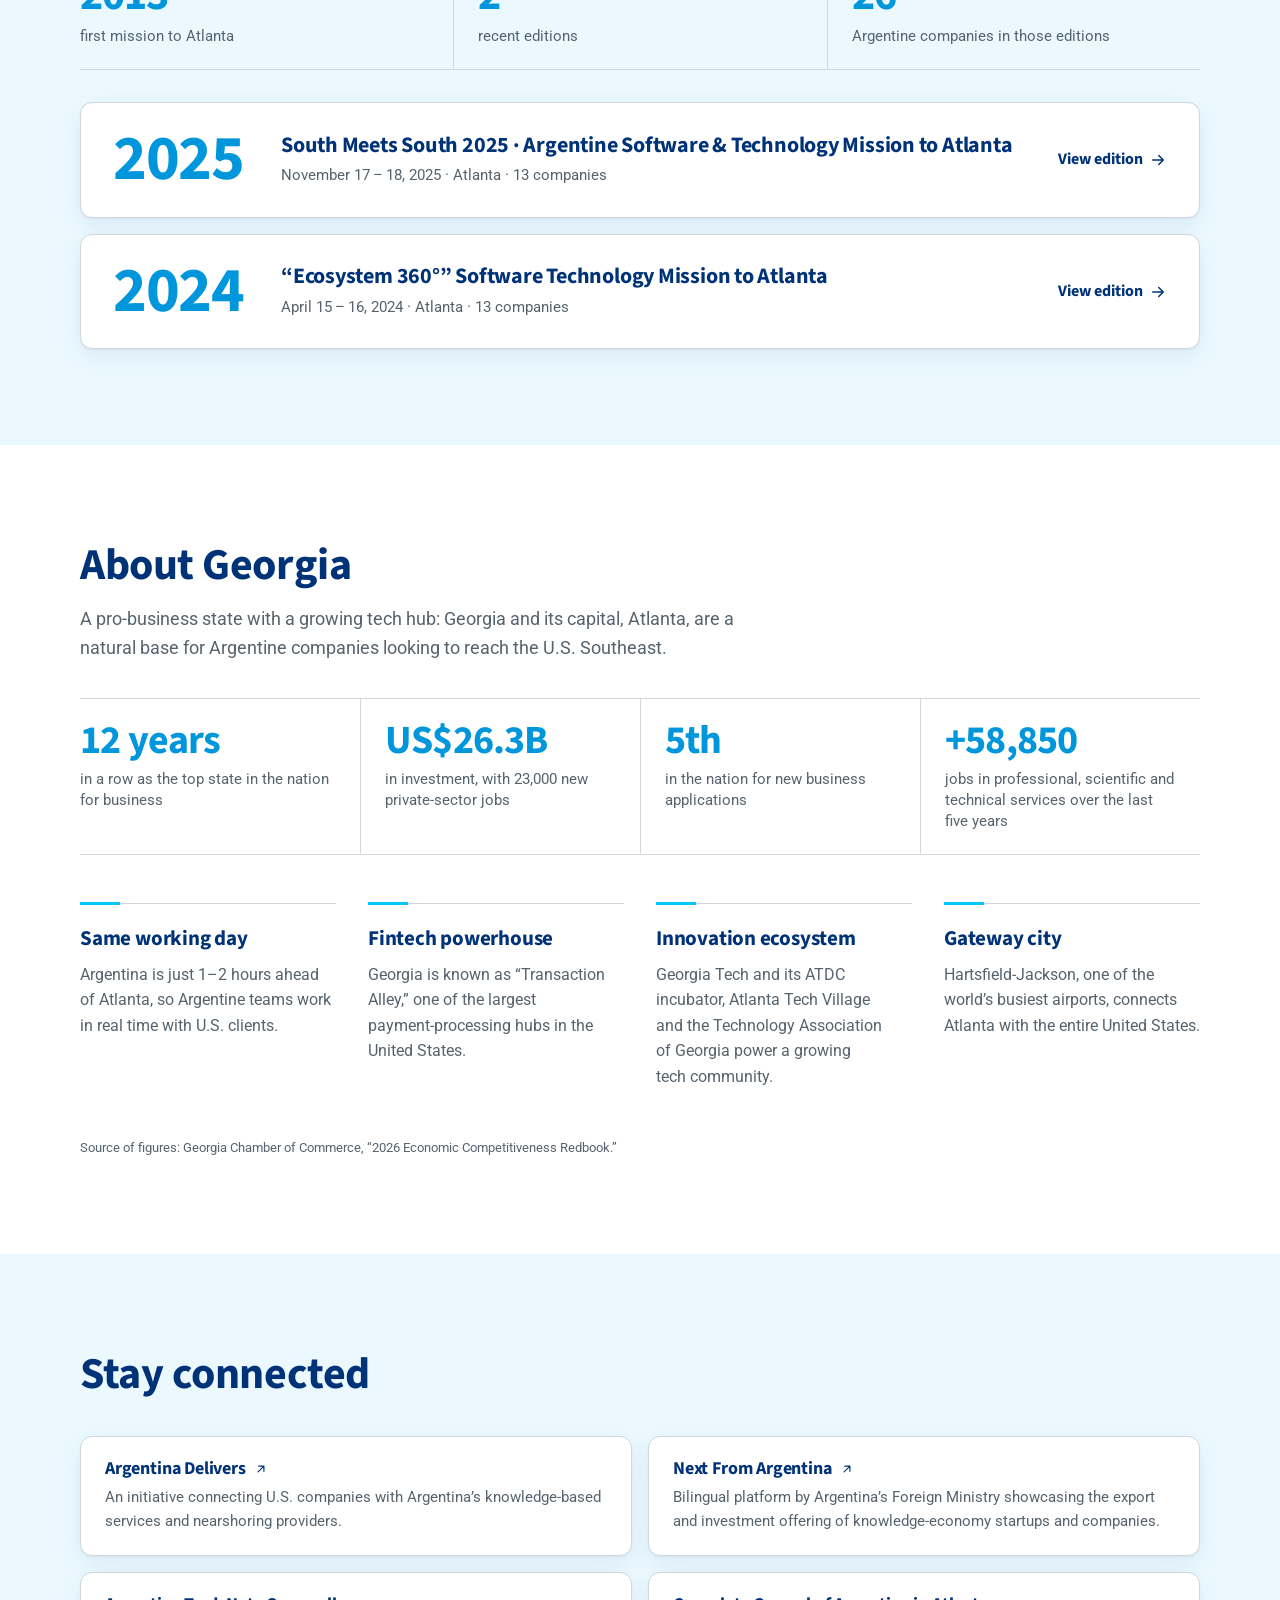
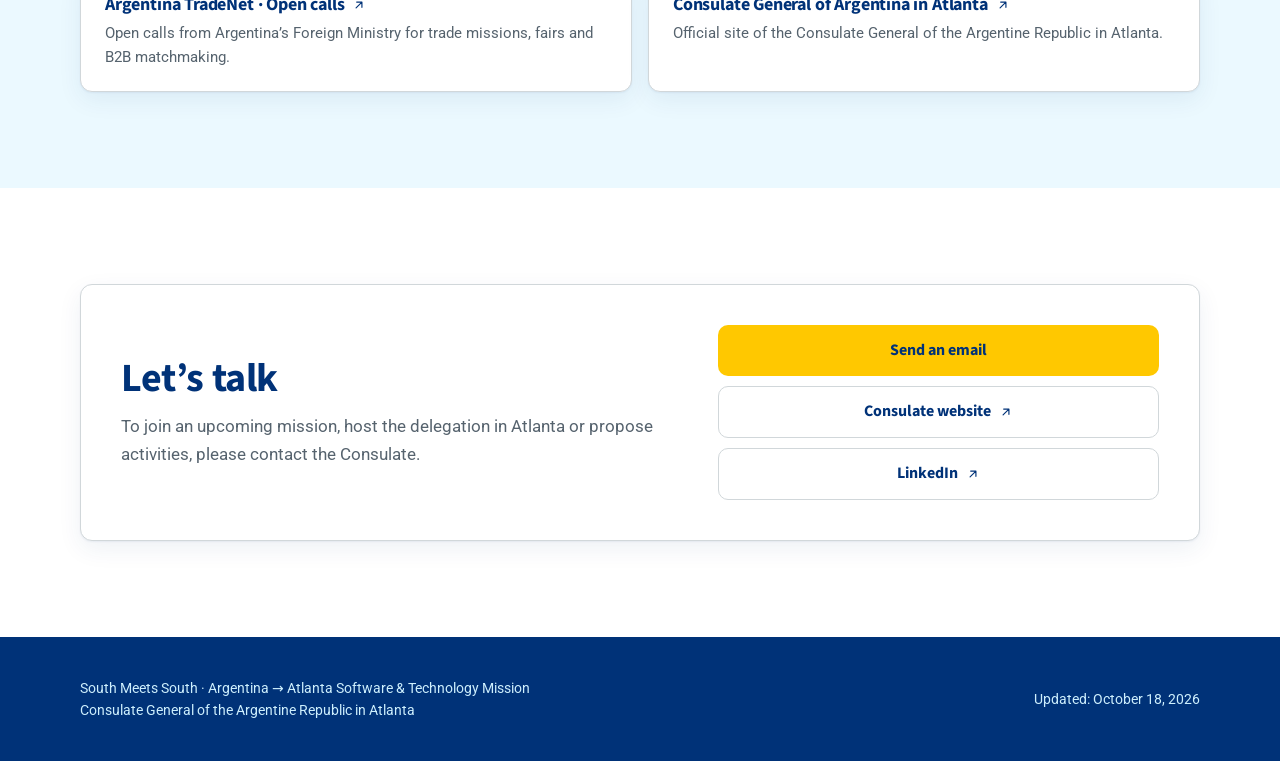
==== commit 7cea0ad4: "Menú «Ediciones anteriores» y textos de Recursos - Menú en español: «Ediciones» pasa a «Ediciones an" ====
--- a/public/index.html
+++ b/public/index.html
@@ -31,7 +31,7 @@
         <ul>
           <li><a data-home-anchor="proxima" href="#proxima" data-i18n="nav_next">Próxima misión</a></li>
           <li><a data-home-anchor="argentina" href="#argentina" data-i18n="nav_argentina">Por qué Argentina</a></li>
-          <li><a data-home-anchor="ediciones" href="#ediciones" data-i18n="nav_editions">Ediciones</a></li>
+          <li><a data-home-anchor="ediciones" href="#ediciones" data-i18n="nav_editions">Ediciones anteriores</a></li>
           <li><a data-home-anchor="atlanta" href="#atlanta" data-i18n="nav_why">Por qué Atlanta</a></li>
           <li><a data-home-anchor="recursos" href="#recursos" data-i18n="nav_resources">Recursos</a></li>
           <li><a data-home-anchor="contacto" href="#contacto" data-i18n="nav_contact">Contacto</a></li>
--- a/public/css/styles.css
+++ b/public/css/styles.css
@@ -360,7 +360,9 @@
 .next-dates { font-family: var(--font-display); font-weight: 700; font-size: clamp(22px, 2.6vw, 28px); line-height: 1.2; color: var(--celeste-ink); }
 .next-count { color: var(--ink-2); font-size: 16px; }
 .next-count strong { color: var(--ink); }
-.next-main .next-actions { margin: 28px 0 0; }
+.next-main .next-actions { margin: 32px 0 0; display: flex; flex-wrap: wrap; gap: 12px; }
+.next-main .next-actions .btn { padding: 16px 28px; font-size: 18px; gap: 10px; border-radius: 12px; }
+.next-main .next-actions .btn svg { width: 20px; height: 20px; }
 .next-more { margin: 20px 0 0; }
 .link-arrow { display: inline-flex; align-items: center; gap: 6px; min-height: 44px; font-weight: 600; }
 
@@ -482,6 +484,7 @@
 .ed-when { display: flex; flex-wrap: wrap; gap: 8px 12px; align-items: center; margin-top: 20px; color: var(--on-navy-2); }
 .ed-when .chip { background: rgba(116, 172, 223, 0.16); color: var(--on-navy); }
 .ed-other { margin: 14px 0 0; color: var(--on-navy-2); font-size: 15px; }
+.ed-other a { color: var(--on-navy); }
 .internal-note {
   margin: 24px 0 0; padding: 12px 16px; border-radius: var(--radius-sm);
   border: 1px dashed var(--sol-ink); background: var(--sol-soft); color: var(--sol-ink); font-size: 14px;
@@ -568,7 +571,61 @@
   border: 1px solid transparent; border-radius: 999px; min-height: 40px; padding: 0 16px; cursor: pointer;
 }
 .more-info:hover { border-color: var(--celeste); }
-.org .prov { display: inline-flex; gap: 5px; align-items: center; color: var(--ink-2); font-size: 13px; }
+
+/* ───────── Buscador de la delegación ───────── */
+/* Panel liso arriba de la lista: no es una tarjeta, así las empresas no quedan dentro de otra. */
+.finder { margin: 0 0 24px; padding-top: 24px; border-top: 1px solid var(--line); }
+.finder h3 { font-size: clamp(22px, 2.6vw, 28px); font-weight: 700; margin: 0 0 6px; }
+.finder-lead { margin: 0 0 20px; color: var(--ink-2); max-width: 62ch; }
+.finder-search label, .finder-label {
+  display: block; margin: 0 0 8px; font-family: var(--font-display); font-size: 16px; font-weight: 700; color: var(--ink);
+}
+.finder-input { position: relative; display: block; max-width: 560px; }
+.finder-input svg { position: absolute; left: 14px; top: 50%; transform: translateY(-50%); color: var(--ink-2); pointer-events: none; }
+.finder-input input {
+  width: 100%; min-height: 48px; padding: 10px 14px 10px 42px;
+  font: inherit; font-size: 16px; color: var(--ink);
+  background: var(--surface); border: 1px solid var(--line); border-radius: 10px;
+}
+.finder-input input::placeholder { color: var(--ink-2); opacity: 1; }
+.finder-input input:hover { border-color: var(--celeste); }
+.finder-group { margin-top: 22px; }
+.finder-opts { display: flex; flex-wrap: wrap; gap: 8px; }
+.opt {
+  display: inline-flex; align-items: center; gap: 6px; min-height: 40px; padding: 8px 14px;
+  font-family: var(--font-display); font-size: 15px; font-weight: 600; line-height: 1.2; text-align: left;
+  color: var(--ink); background: var(--surface); border: 1px solid var(--line); border-radius: 999px; cursor: pointer;
+}
+.opt:hover { border-color: var(--celeste); }
+.opt .tick { display: none; flex: none; }
+.opt[aria-pressed="true"] { color: #ffffff; background: var(--navy); border-color: var(--navy); }
+.opt[aria-pressed="true"] .tick { display: block; }
+.finder-status {
+  display: flex; flex-wrap: wrap; align-items: center; gap: 4px 16px;
+  margin-top: 22px; padding-top: 16px; border-top: 1px solid var(--line);
+}
+.finder-status p { margin: 0; font-weight: 600; color: var(--ink); }
+.finder-clear {
+  min-height: 40px; padding: 0; font: inherit; font-weight: 600; color: var(--celeste-ink);
+  background: none; border: 0; text-decoration: underline; text-underline-offset: 3px; cursor: pointer;
+}
+.cards > li[hidden], .finder-empty[hidden] { display: none; }
+.finder-empty { margin: 8px 0 0; color: var(--ink-2); }
+/* Por qué coincide cada empresa. */
+.org p.fit { display: flex; gap: 6px; align-items: flex-start; margin: 4px 0 2px; font-size: 14px; color: var(--ink); }
+.org p.fit .tick { flex: none; margin-top: 2px; color: var(--celeste-ink); }
+.org p.fit strong { color: var(--celeste-ink); }
+.org p.fit[hidden] { display: none; }
+/* En el celular, cada grupo ocupa dos filas que se deslizan de costado, de borde a borde. */
+@media (max-width: 560px) {
+  .finder-opts {
+    display: grid; grid-auto-flow: column; grid-template-rows: repeat(2, auto); justify-content: start;
+    gap: 8px; overflow-x: auto; overscroll-behavior-x: contain; scrollbar-width: none;
+    margin-inline: calc(-1 * var(--gutter)); padding: 2px var(--gutter) 6px; scroll-padding-inline: var(--gutter);
+  }
+  .finder-opts::-webkit-scrollbar { display: none; }
+  .opt { min-height: 44px; white-space: nowrap; }
+}
 .org .logo {
   height: 96px; margin-bottom: 8px; padding: 12px 20px;
   display: flex; align-items: center; justify-content: center;
@@ -688,8 +745,25 @@
 
 .press { list-style: none; margin: 0; padding: 0; display: grid; gap: 10px; }
 .press .card {
-  display: flex; gap: 16px; align-items: center; justify-content: space-between;
-  padding: 16px 20px; text-decoration: none; color: inherit;
+  display: flex; gap: 18px; align-items: center;
+  padding: 12px 20px 12px 12px; text-decoration: none; color: inherit;
+}
+.press-text { flex: 1; min-width: 0; }
+/* Miniatura de la página enlazada, 16:9. */
+.press-thumb {
+  flex: none; display: block; width: 136px; height: auto; aspect-ratio: 16 / 9; object-fit: cover;
+  border-radius: var(--radius-sm); background: var(--surface-2);
+}
+/* Borde fino: los logos sobre blanco no se pierden en la tarjeta blanca. */
+img.press-thumb { outline: 1px solid var(--line); outline-offset: -1px; }
+.press-thumb.none {
+  display: grid; place-items: center; padding: 8px; text-align: center;
+  font-family: var(--font-display); font-weight: 700; font-size: 14px; line-height: 1.2; color: var(--ink-2);
+}
+@media (max-width: 560px) {
+  .press .card { gap: 12px; padding: 10px 14px 10px 10px; align-items: flex-start; }
+  .press-thumb { width: 96px; }
+  .press-thumb.none { font-size: 12px; padding: 4px; }
 }
 .press a:hover { border-color: var(--celeste); text-decoration: none; }
 .press .t { font-weight: 600; line-height: 1.4; }
@@ -702,6 +776,7 @@
 .organizers { display: flex; flex-wrap: wrap; gap: 10px; list-style: none; margin: 0; padding: 0; }
 .organizers li { padding: 12px 16px; font-weight: 500; }
 .organizers li small { display: block; color: var(--ink-2); font-weight: 400; }
+.organizers li.with-logo small { max-width: 300px; font-size: 14px; line-height: 1.4; }
 .organizers li.with-logo { display: flex; flex-direction: column; justify-content: center; gap: 10px; padding: 20px 24px; }
 .org-mark { display: block; }
 /* aspect-ratio reserva el lugar del logo mientras carga (los logos miden unos 3,2–3,9 : 1). */
@@ -770,7 +845,6 @@
 .ficha-head .logo.none { background: var(--surface-2); color: var(--ink-2); font-family: var(--font-display); font-size: 24px; font-weight: 700; }
 .ficha-head h2 { font-size: 24px; line-height: 1.2; margin: 0 0 4px; }
 .ficha-head .sector { display: block; color: var(--celeste-ink); font-size: 14px; font-weight: 600; }
-.ficha-head .prov { display: inline-flex; gap: 5px; align-items: center; margin-top: 2px; color: var(--ink-2); font-size: 13px; }
 .ficha-block { margin-top: 22px; }
 .ficha-block h3 {
   margin: 0 0 8px; font-family: var(--font-body); font-size: 13px; font-weight: 700;
@@ -779,7 +853,7 @@
 .ficha-block p { margin: 0; }
 .ficha-list { display: grid; gap: 4px; margin: 0; padding-left: 20px; }
 .ficha-foot {
-  display: flex; flex-wrap: wrap; gap: 12px 18px; align-items: center; justify-content: space-between;
+  display: flex; flex-wrap: wrap; gap: 12px; align-items: center;
   margin-top: 26px; padding-top: 18px; border-top: 1px solid var(--line);
 }
 @media (max-width: 560px) {
@@ -809,6 +883,25 @@
   .stats.stats-3 .stat { flex-direction: column-reverse; align-items: flex-start; gap: 6px; }
 }
 
+/* ───────── Sobre Georgia ───────── */
+/* Cuatro cifras: dos columnas en tableta, cuatro en escritorio, renglones en el celular. */
+.stats.stats-4 { grid-template-columns: repeat(2, minmax(0, 1fr)); margin-bottom: 48px; }
+.stats.stats-4 .stat + .stat { border-left: 0; padding-left: 0; }
+.stats.stats-4 .stat:nth-child(n + 3) { border-top: 1px solid var(--line); }
+.stats.stats-4 .stat:nth-child(2n) { border-left: 1px solid var(--line); padding-left: 24px; }
+.stats.stats-4 .stat dd { font-size: clamp(32px, 3.6vw, 40px); }
+@media (min-width: 1000px) {
+  .stats.stats-4 { grid-template-columns: repeat(4, minmax(0, 1fr)); }
+  .stats.stats-4 .stat:nth-child(n) { border-top: 0; }
+  .stats.stats-4 .stat + .stat { border-left: 1px solid var(--line); padding-left: 24px; }
+}
+@media (max-width: 560px) {
+  .stats.stats-4 { grid-template-columns: 1fr; }
+  .stats.stats-4 .stat:nth-child(n) { border-left: 0; padding-left: 0; }
+  .stats.stats-4 .stat + .stat { border-top: 1px solid var(--line); }
+  .stats.stats-4 .stat { flex-direction: column-reverse; align-items: flex-start; gap: 6px; }
+}
+
 .ar-block { margin-top: 64px; }
 @media (min-width: 900px) { .ar-block { margin-top: 80px; } }
 .ar-title { font-size: clamp(22px, 2.6vw, 28px); font-weight: 700; margin: 0 0 8px; }
--- a/public/css/marca-pais.css
+++ b/public/css/marca-pais.css
@@ -150,6 +150,12 @@
   :root:not([data-theme="light"]) .lang-switch button[aria-pressed="true"] { background: var(--mpa-celeste); color: #001a3d; }
 }
 :root[data-theme="dark"] .lang-switch button[aria-pressed="true"] { background: var(--mpa-celeste); color: #001a3d; }
+/* Opciones elegidas del buscador: igual que el selector de idioma. */
+.opt[aria-pressed="true"] { background: var(--mpa-azul-oscuro); border-color: var(--mpa-azul-oscuro); color: #ffffff; }
+@media (prefers-color-scheme: dark) {
+  :root:not([data-theme="light"]) .opt[aria-pressed="true"] { background: var(--mpa-celeste); border-color: var(--mpa-celeste); color: #001a3d; }
+}
+:root[data-theme="dark"] .opt[aria-pressed="true"] { background: var(--mpa-celeste); border-color: var(--mpa-celeste); color: #001a3d; }
 
 /* ───────── Hero de la portada y de cada edición: Azul oscuro y trama de ondas ───────── */
 .hero, .ed-hero { background: var(--navy); }
